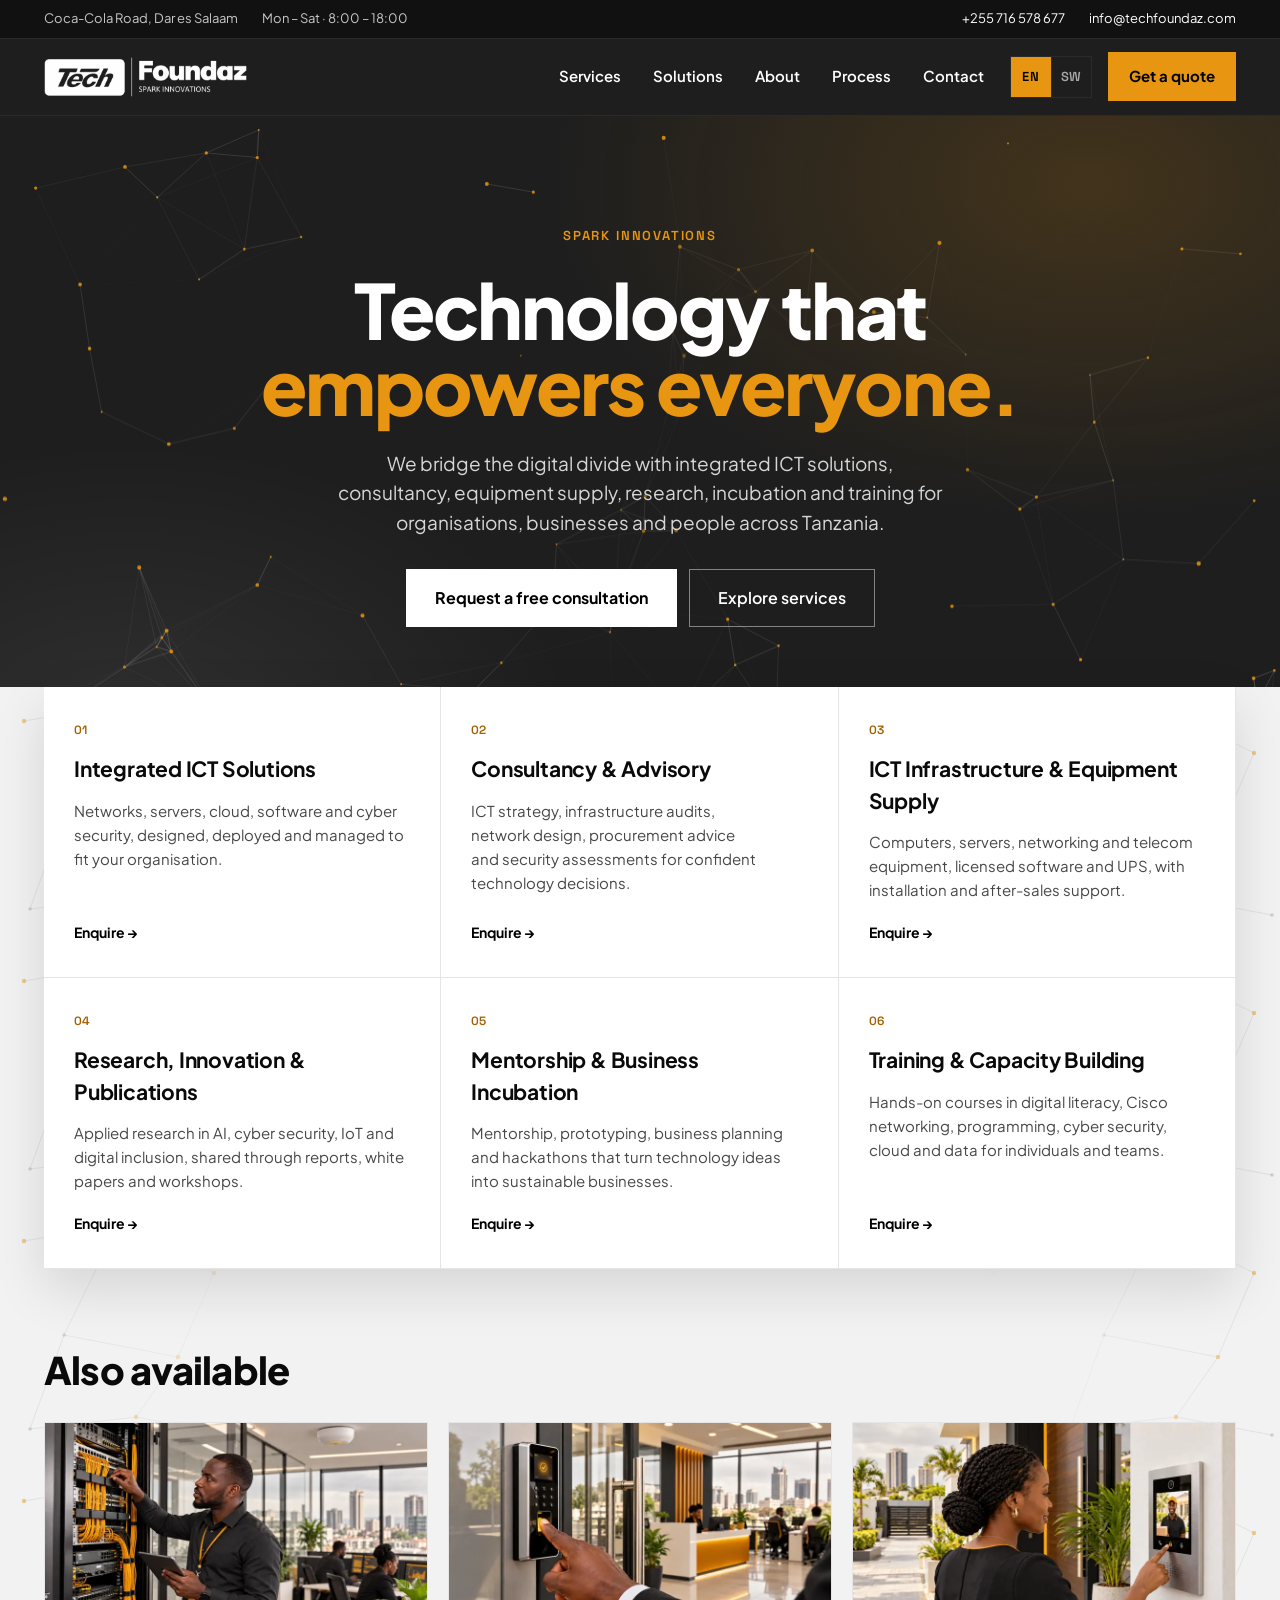
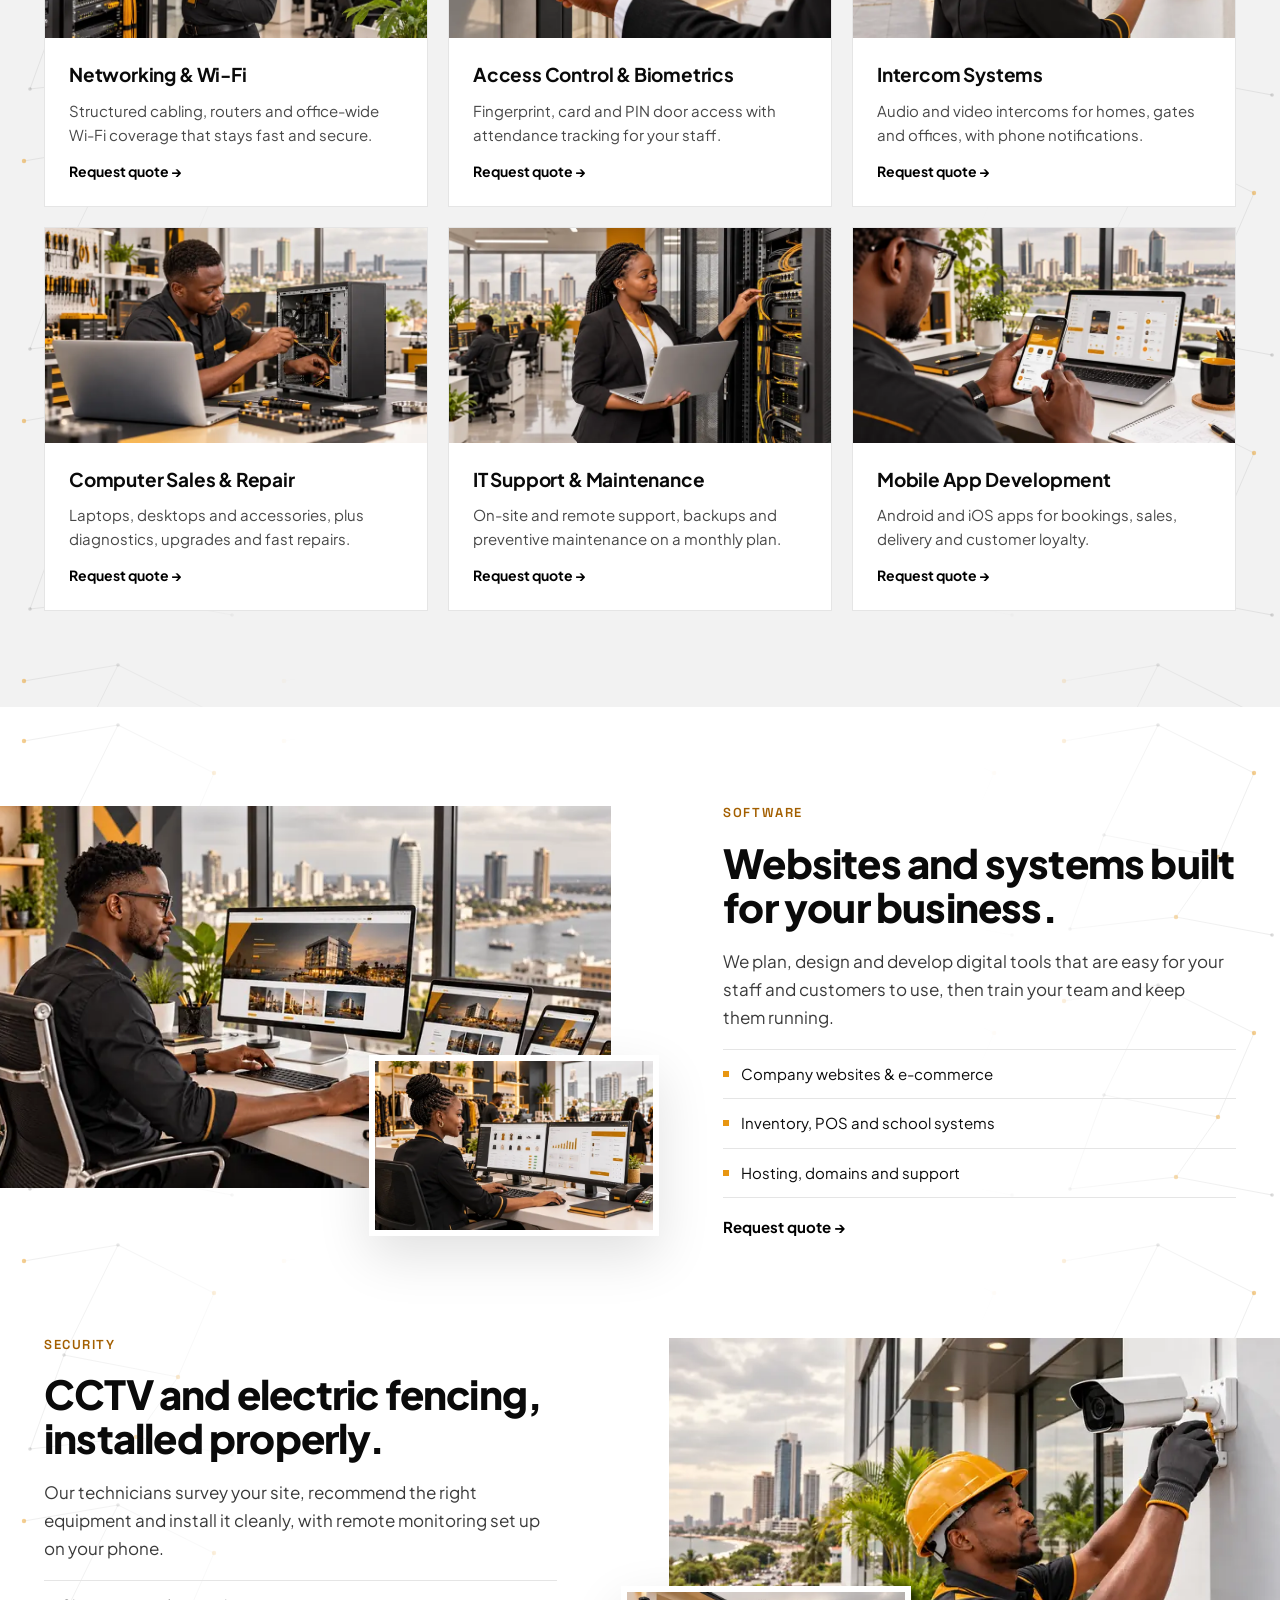
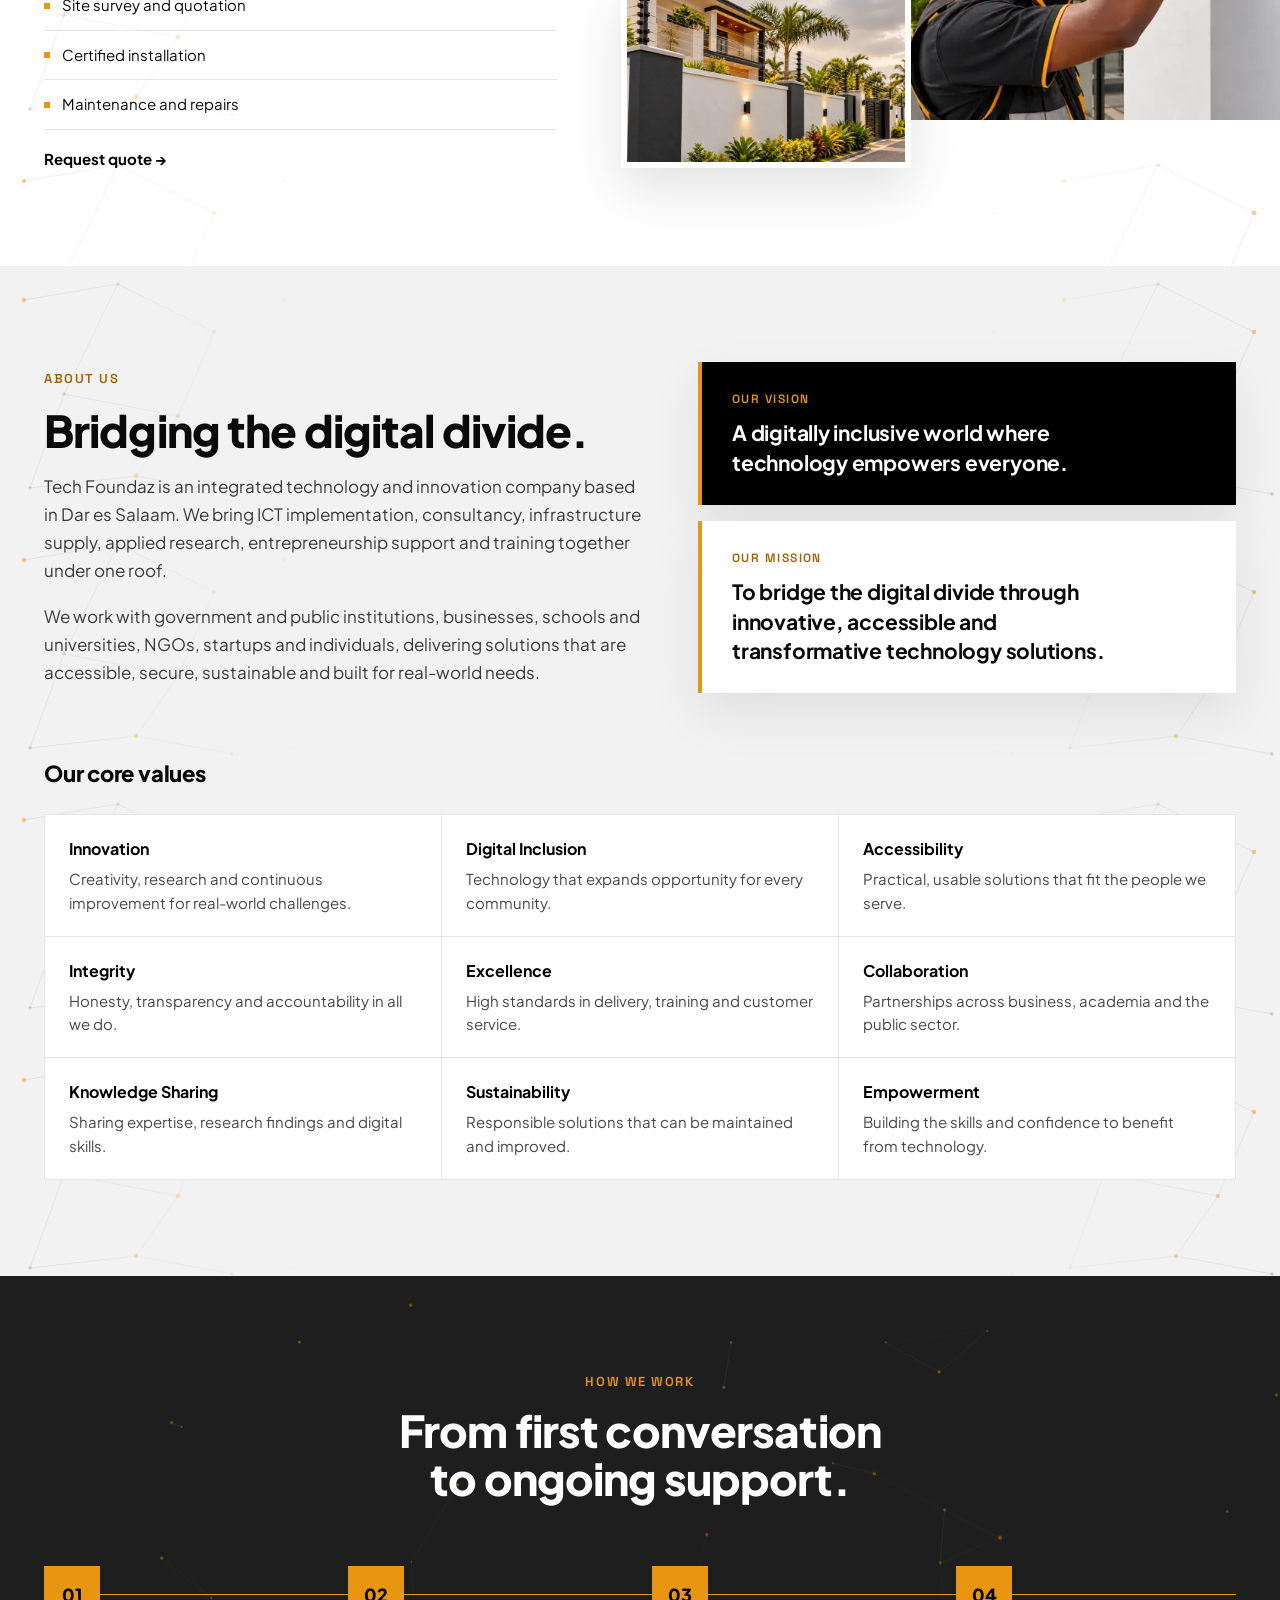
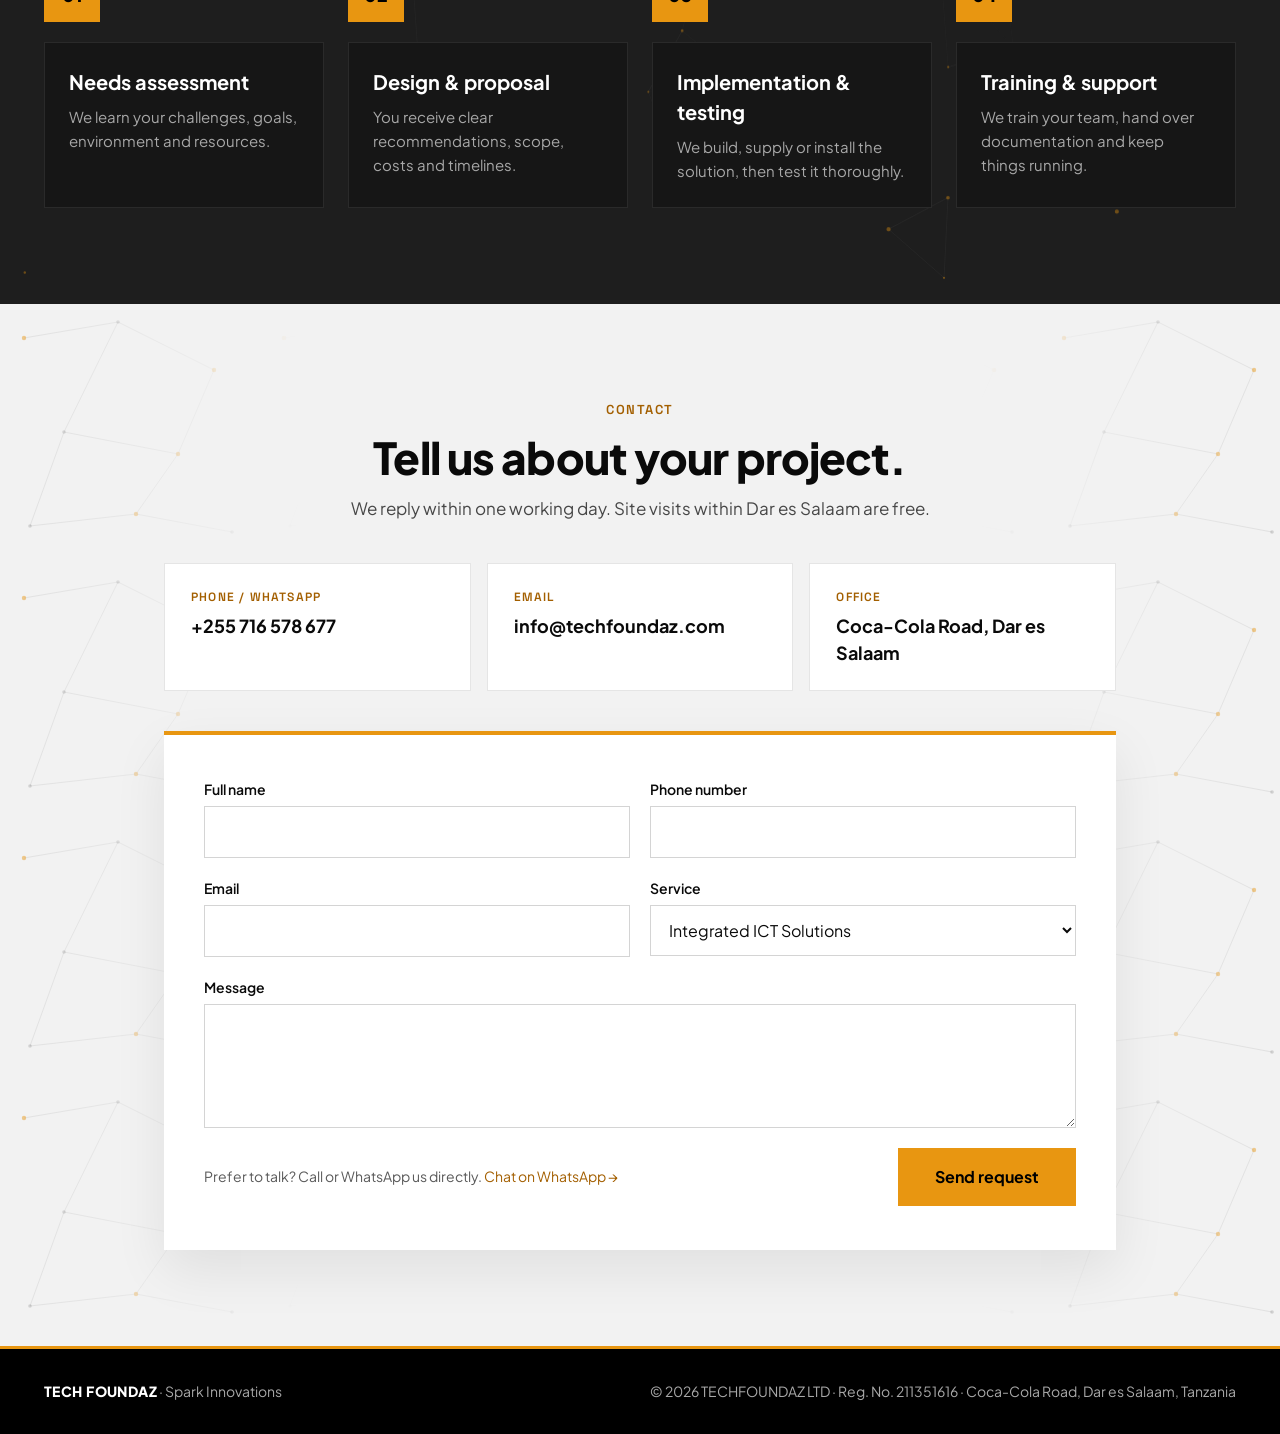
==== index.html @ e3ef6384 "Use amber and charcoal photos; hero intro starts "We bridge" - Replace all ten service photos with r" ====
<!DOCTYPE html>
<html lang="en">
<head>
  <meta charset="utf-8">
  <meta name="viewport" content="width=device-width, initial-scale=1">
  <title>Tech Foundaz | Integrated ICT Solutions, Consultancy &amp; Training in Tanzania</title>
  <meta name="description" content="Tech Foundaz bridges the digital divide with integrated ICT solutions, consultancy, equipment supply, research, business incubation and training, plus CCTV, networking and IT support in Dar es Salaam, Tanzania.">
  <meta name="theme-color" content="#000000">
  <link rel="canonical" href="https://www.techfoundaz.com/">

  <meta property="og:type" content="website">
  <meta property="og:site_name" content="Tech Foundaz">
  <meta property="og:url" content="https://www.techfoundaz.com/">
  <meta property="og:title" content="Tech Foundaz | Spark Innovations">
  <meta property="og:description" content="Bridging the digital divide through innovative, accessible and transformative technology solutions.">
  <meta property="og:image" content="https://www.techfoundaz.com/assets/images/website-development-1600.webp">

  <link rel="icon" href="assets/images/favicon.png" type="image/png">
  <link rel="apple-touch-icon" href="assets/images/apple-touch-icon.png">
  <link rel="preconnect" href="https://fonts.googleapis.com">
  <link rel="preconnect" href="https://fonts.gstatic.com" crossorigin>
  <!-- Fonts load without blocking the first paint -->
  <link rel="preload" as="style" href="https://fonts.googleapis.com/css2?family=Plus+Jakarta+Sans:wght@400;500;600;700;800&family=Space+Grotesk:wght@500;600&display=swap">
  <link rel="stylesheet" href="https://fonts.googleapis.com/css2?family=Plus+Jakarta+Sans:wght@400;500;600;700;800&family=Space+Grotesk:wght@500;600&display=swap" media="print" onload="this.media='all'">
  <noscript><link rel="stylesheet" href="https://fonts.googleapis.com/css2?family=Plus+Jakarta+Sans:wght@400;500;600;700;800&family=Space+Grotesk:wght@500;600&display=swap"></noscript>
  <link rel="stylesheet" href="assets/css/styles.css">
  <script>document.documentElement.classList.add('js');</script>
</head>
<body>
  <a class="skip-link" href="#main" data-i18n="skip">Skip to content</a>

  <!-- Top bar -->
  <div class="topbar">
    <div class="container topbar__inner">
      <div class="topbar__group topbar__group--info">
        <span>Coca-Cola Road, Dar es Salaam</span>
        <span data-i18n="topbar.hours">Mon – Sat · 8:00 – 18:00</span>
      </div>
      <div class="topbar__group">
        <a href="tel:+255716578677">+255 716 578 677</a>
        <a href="mailto:info@techfoundaz.com">info@techfoundaz.com</a>
      </div>
    </div>
  </div>

  <!-- Header -->
  <header class="header">
    <div class="container header__inner">
      <a href="#top" class="brand" aria-label="Tech Foundaz">
        <img class="brand__logo" src="assets/images/logo-horizontal-white.png" width="608" height="120" alt="">
      </a>

      <nav class="nav" aria-label="Main">
        <button class="nav__toggle" type="button" aria-expanded="false" aria-controls="nav-links">
          <span class="sr-only" data-i18n="nav.menu">Menu</span>
          <span class="nav__bars" aria-hidden="true"></span>
        </button>
        <div class="nav__links" id="nav-links">
          <a href="#services" data-i18n="nav.services">Services</a>
          <a href="#work" data-i18n="nav.solutions">Solutions</a>
          <a href="#about" data-i18n="nav.about">About</a>
          <a href="#process" data-i18n="nav.process">Process</a>
          <a href="#contact" data-i18n="nav.contact">Contact</a>
        </div>
        <div class="lang-switch" role="group" aria-label="Language / Lugha">
          <button type="button" data-lang="en" aria-pressed="true" lang="en" title="English">EN</button>
          <button type="button" data-lang="sw" aria-pressed="false" lang="sw" title="Kiswahili">SW</button>
        </div>
        <a href="#contact" class="btn btn--primary nav__cta" data-i18n="nav.cta">Get a quote</a>
      </nav>
    </div>
  </header>

  <main id="main">
    <!-- Hero -->
    <section id="top" class="hero">
      <canvas class="hero__canvas" aria-hidden="true"></canvas>
      <div class="container hero__inner">
        <span class="eyebrow eyebrow--light">Spark Innovations</span>
        <h1 class="hero__title"><span data-i18n="hero.title">Technology that</span> <span class="hero__title-accent" data-i18n="hero.title2">empowers everyone.</span></h1>
        <p class="hero__lead" data-i18n="hero.lead">We bridge the digital divide with integrated ICT solutions, consultancy, equipment supply, research, incubation and training for organisations, businesses and people across Tanzania.</p>
        <div class="hero__actions">
          <a href="#contact" class="btn btn--white" data-i18n="hero.primary">Request a free consultation</a>
          <a href="#services" class="btn btn--outline" data-i18n="hero.secondary">Explore services</a>
        </div>
      </div>
    </section>

    <!-- Core service areas -->
    <section id="services" class="services textured">
      <div class="container services__inner">
        <h2 class="sr-only" data-i18n="core.heading">Our core services</h2>
        <div class="service-grid" data-stagger>
          <article class="service-card">
            <span class="service-card__num">01</span>
            <h3 data-i18n="core.ict">Integrated ICT Solutions</h3>
            <p data-i18n="core.ict.desc">Networks, servers, cloud, software and cyber security, designed, deployed and managed to fit your organisation.</p>
            <a href="#contact" class="service-card__link" data-service="Integrated ICT Solutions" data-i18n="cta.enquire">Enquire →</a>
          </article>
          <article class="service-card">
            <span class="service-card__num">02</span>
            <h3 data-i18n="core.consult">Consultancy &amp; Advisory</h3>
            <p data-i18n="core.consult.desc">ICT strategy, infrastructure audits, network design, procurement advice and security assessments for confident technology decisions.</p>
            <a href="#contact" class="service-card__link" data-service="Consultancy &amp; Advisory" data-i18n="cta.enquire">Enquire →</a>
          </article>
          <article class="service-card">
            <span class="service-card__num">03</span>
            <h3 data-i18n="core.supply">ICT Infrastructure &amp; Equipment Supply</h3>
            <p data-i18n="core.supply.desc">Computers, servers, networking and telecom equipment, licensed software and UPS, with installation and after-sales support.</p>
            <a href="#contact" class="service-card__link" data-service="ICT Infrastructure &amp; Equipment Supply" data-i18n="cta.enquire">Enquire →</a>
          </article>
          <article class="service-card">
            <span class="service-card__num">04</span>
            <h3 data-i18n="core.research">Research, Innovation &amp; Publications</h3>
            <p data-i18n="core.research.desc">Applied research in AI, cyber security, IoT and digital inclusion, shared through reports, white papers and workshops.</p>
            <a href="#contact" class="service-card__link" data-service="Research, Innovation &amp; Publications" data-i18n="cta.enquire">Enquire →</a>
          </article>
          <article class="service-card">
            <span class="service-card__num">05</span>
            <h3 data-i18n="core.incubation">Mentorship &amp; Business Incubation</h3>
            <p data-i18n="core.incubation.desc">Mentorship, prototyping, business planning and hackathons that turn technology ideas into sustainable businesses.</p>
            <a href="#contact" class="service-card__link" data-service="Mentorship &amp; Business Incubation" data-i18n="cta.enquire">Enquire →</a>
          </article>
          <article class="service-card">
            <span class="service-card__num">06</span>
            <h3 data-i18n="core.training">Training &amp; Capacity Building</h3>
            <p data-i18n="core.training.desc">Hands-on courses in digital literacy, Cisco networking, programming, cyber security, cloud and data for individuals and teams.</p>
            <a href="#contact" class="service-card__link" data-service="Training &amp; Capacity Building" data-i18n="cta.enquire">Enquire →</a>
          </article>
        </div>

        <div class="extras">
          <h2 class="section-title" data-reveal data-i18n="extras.title">Also available</h2>
          <div class="extras__grid" data-stagger>
            <article class="extra-card">
              <img src="assets/images/networking-wifi-800.webp" srcset="assets/images/networking-wifi-800.webp 800w, assets/images/networking-wifi-1600.webp 1600w" sizes="(max-width: 700px) 100vw, 400px" width="800" height="450" loading="lazy" alt="Network engineer inspecting a server rack with neatly organised amber Ethernet cables">
              <div class="extra-card__body">
                <h3 data-i18n="svc.net">Networking &amp; Wi-Fi</h3>
                <p data-i18n="svc.net.desc">Structured cabling, routers and office-wide Wi-Fi coverage that stays fast and secure.</p>
                <a href="#contact" data-service="Networking &amp; Wi-Fi" data-i18n="cta.quote">Request quote →</a>
              </div>
            </article>
            <article class="extra-card">
              <img src="assets/images/access-control-biometrics-800.webp" srcset="assets/images/access-control-biometrics-800.webp 800w, assets/images/access-control-biometrics-1600.webp 1600w" sizes="(max-width: 700px) 100vw, 400px" width="800" height="450" loading="lazy" alt="Hand using a fingerprint reader beside an office glass door">
              <div class="extra-card__body">
                <h3 data-i18n="svc.access">Access Control &amp; Biometrics</h3>
                <p data-i18n="svc.access.desc">Fingerprint, card and PIN door access with attendance tracking for your staff.</p>
                <a href="#contact" data-service="Access Control &amp; Biometrics" data-i18n="cta.quote">Request quote →</a>
              </div>
            </article>
            <article class="extra-card">
              <img src="assets/images/intercom-systems-800.webp" srcset="assets/images/intercom-systems-800.webp 800w, assets/images/intercom-systems-1600.webp 1600w" sizes="(max-width: 700px) 100vw, 400px" width="800" height="450" loading="lazy" alt="Video intercom mounted beside a modern home entrance">
              <div class="extra-card__body">
                <h3 data-i18n="svc.intercom">Intercom Systems</h3>
                <p data-i18n="svc.intercom.desc">Audio and video intercoms for homes, gates and offices, with phone notifications.</p>
                <a href="#contact" data-service="Intercom Systems" data-i18n="cta.quote">Request quote →</a>
              </div>
            </article>
            <article class="extra-card">
              <img src="assets/images/computer-sales-repair-800.webp" srcset="assets/images/computer-sales-repair-800.webp 800w, assets/images/computer-sales-repair-1600.webp 1600w" sizes="(max-width: 700px) 100vw, 400px" width="800" height="450" loading="lazy" alt="Technician servicing an open desktop computer at a repair workbench">
              <div class="extra-card__body">
                <h3 data-i18n="svc.repair">Computer Sales &amp; Repair</h3>
                <p data-i18n="svc.repair.desc">Laptops, desktops and accessories, plus diagnostics, upgrades and fast repairs.</p>
                <a href="#contact" data-service="Computer Sales &amp; Repair" data-i18n="cta.quote">Request quote →</a>
              </div>
            </article>
            <article class="extra-card">
              <img src="assets/images/it-support-maintenance-800.webp" srcset="assets/images/it-support-maintenance-800.webp 800w, assets/images/it-support-maintenance-1600.webp 1600w" sizes="(max-width: 700px) 100vw, 400px" width="800" height="450" loading="lazy" alt="IT professional with a laptop inspecting a server cabinet">
              <div class="extra-card__body">
                <h3 data-i18n="svc.support">IT Support &amp; Maintenance</h3>
                <p data-i18n="svc.support.desc">On-site and remote support, backups and preventive maintenance on a monthly plan.</p>
                <a href="#contact" data-service="IT Support &amp; Maintenance" data-i18n="cta.quote">Request quote →</a>
              </div>
            </article>
            <article class="extra-card">
              <img src="assets/images/mobile-app-development-800.webp" srcset="assets/images/mobile-app-development-800.webp 800w, assets/images/mobile-app-development-1600.webp 1600w" sizes="(max-width: 700px) 100vw, 400px" width="800" height="450" loading="lazy" alt="Developer holding a smartphone showing a business app, with app designs on a laptop behind">
              <div class="extra-card__body">
                <h3 data-i18n="svc.mobile">Mobile App Development</h3>
                <p data-i18n="svc.mobile.desc">Android and iOS apps for bookings, sales, delivery and customer loyalty.</p>
                <a href="#contact" data-service="Mobile App Development" data-i18n="cta.quote">Request quote →</a>
              </div>
            </article>
          </div>
        </div>
      </div>
    </section>

    <!-- Featured solutions -->
    <section id="work" class="work textured">
      <div class="container work__inner">
        <div class="feature">
          <div class="feature__media">
            <img class="feature__img" src="assets/images/website-development-1600.webp" srcset="assets/images/website-development-800.webp 800w, assets/images/website-development-1600.webp 1600w" sizes="(max-width: 900px) 100vw, 600px" width="1600" height="900" loading="lazy" alt="Web designer working on a responsive website shown on a monitor, laptop, tablet and phone">
            <img class="feature__inset" src="assets/images/system-development-800.webp" width="800" height="450" loading="lazy" alt="Business owner using inventory and point-of-sale dashboards on dual monitors">
          </div>
          <div class="feature__content" data-reveal="right">
            <span class="eyebrow" data-i18n="feat.sw.kicker">Software</span>
            <h2 class="feature__title" data-i18n="feat.sw.title">Websites and systems built for your business.</h2>
            <p data-i18n="feat.sw.body">We plan, design and develop digital tools that are easy for your staff and customers to use, then train your team and keep them running.</p>
            <ul class="feature__list">
              <li data-i18n="feat.sw.i1">Company websites &amp; e-commerce</li>
              <li data-i18n="feat.sw.i2">Inventory, POS and school systems</li>
              <li data-i18n="feat.sw.i3">Hosting, domains and support</li>
            </ul>
            <a href="#contact" class="feature__link" data-service="Website Development" data-i18n="cta.quote">Request quote →</a>
          </div>
        </div>

        <div class="feature feature--reverse">
          <div class="feature__media">
            <img class="feature__img" src="assets/images/cctv-installation-1600.webp" srcset="assets/images/cctv-installation-800.webp 800w, assets/images/cctv-installation-1600.webp 1600w" sizes="(max-width: 900px) 100vw, 600px" width="1600" height="900" loading="lazy" alt="Technician in a hard hat installing a CCTV camera on a commercial building">
            <img class="feature__inset" src="assets/images/electric-fence-installation-800.webp" width="800" height="450" loading="lazy" alt="Electric security fence installed above a perimeter wall">
          </div>
          <div class="feature__content" data-reveal="left">
            <span class="eyebrow" data-i18n="feat.sec.kicker">Security</span>
            <h2 class="feature__title" data-i18n="feat.sec.title">CCTV and electric fencing, installed properly.</h2>
            <p data-i18n="feat.sec.body">Our technicians survey your site, recommend the right equipment and install it cleanly, with remote monitoring set up on your phone.</p>
            <ul class="feature__list">
              <li data-i18n="feat.sec.i1">Site survey and quotation</li>
              <li data-i18n="feat.sec.i2">Certified installation</li>
              <li data-i18n="feat.sec.i3">Maintenance and repairs</li>
            </ul>
            <a href="#contact" class="feature__link" data-service="CCTV Camera Installation" data-i18n="cta.quote">Request quote →</a>
          </div>
        </div>
      </div>
    </section>

    <!-- About -->
    <section id="about" class="about textured">
      <div class="container about__inner">
        <div class="about__top">
          <div class="about__intro" data-reveal>
            <span class="eyebrow" data-i18n="about.kicker">About us</span>
            <h2 class="section-title about__title" data-i18n="about.title">Bridging the digital divide.</h2>
            <p data-i18n="about.p1">Tech Foundaz is an integrated technology and innovation company based in Dar es Salaam. We bring ICT implementation, consultancy, infrastructure supply, applied research, entrepreneurship support and training together under one roof.</p>
            <p data-i18n="about.p2">We work with government and public institutions, businesses, schools and universities, NGOs, startups and individuals, delivering solutions that are accessible, secure, sustainable and built for real-world needs.</p>
          </div>
          <div class="about__statements" data-stagger>
            <div class="statement statement--vision">
              <span class="statement__label" data-i18n="about.vision.label">Our vision</span>
              <p data-i18n="about.vision">A digitally inclusive world where technology empowers everyone.</p>
            </div>
            <div class="statement">
              <span class="statement__label" data-i18n="about.mission.label">Our mission</span>
              <p data-i18n="about.mission">To bridge the digital divide through innovative, accessible and transformative technology solutions.</p>
            </div>
          </div>
        </div>

        <div class="values">
          <h3 class="values__title" data-reveal data-i18n="values.title">Our core values</h3>
          <ul class="values__grid" data-reveal>
            <li><strong data-i18n="v.innovation">Innovation</strong><span data-i18n="v.innovation.d">Creativity, research and continuous improvement for real-world challenges.</span></li>
            <li><strong data-i18n="v.inclusion">Digital Inclusion</strong><span data-i18n="v.inclusion.d">Technology that expands opportunity for every community.</span></li>
            <li><strong data-i18n="v.access">Accessibility</strong><span data-i18n="v.access.d">Practical, usable solutions that fit the people we serve.</span></li>
            <li><strong data-i18n="v.integrity">Integrity</strong><span data-i18n="v.integrity.d">Honesty, transparency and accountability in all we do.</span></li>
            <li><strong data-i18n="v.excellence">Excellence</strong><span data-i18n="v.excellence.d">High standards in delivery, training and customer service.</span></li>
            <li><strong data-i18n="v.collab">Collaboration</strong><span data-i18n="v.collab.d">Partnerships across business, academia and the public sector.</span></li>
            <li><strong data-i18n="v.knowledge">Knowledge Sharing</strong><span data-i18n="v.knowledge.d">Sharing expertise, research findings and digital skills.</span></li>
            <li><strong data-i18n="v.sustain">Sustainability</strong><span data-i18n="v.sustain.d">Responsible solutions that can be maintained and improved.</span></li>
            <li><strong data-i18n="v.empower">Empowerment</strong><span data-i18n="v.empower.d">Building the skills and confidence to benefit from technology.</span></li>
          </ul>
        </div>
      </div>
    </section>

    <!-- Process -->
    <section id="process" class="process">
      <canvas class="process__canvas" aria-hidden="true"></canvas>
      <div class="container process__inner">
        <div class="section-head" data-reveal>
          <span class="eyebrow eyebrow--dark" data-i18n="process.kicker">How we work</span>
          <h2 class="section-head__title" data-i18n="process.title">From first conversation to ongoing support.</h2>
        </div>
        <ol class="steps" data-stagger>
          <li class="step">
            <span class="step__num">01</span>
            <div class="step__card">
              <h3 data-i18n="step1.title">Needs assessment</h3>
              <p data-i18n="step1.desc">We learn your challenges, goals, environment and resources.</p>
            </div>
          </li>
          <li class="step">
            <span class="step__num">02</span>
            <div class="step__card">
              <h3 data-i18n="step2.title">Design &amp; proposal</h3>
              <p data-i18n="step2.desc">You receive clear recommendations, scope, costs and timelines.</p>
            </div>
          </li>
          <li class="step">
            <span class="step__num">03</span>
            <div class="step__card">
              <h3 data-i18n="step3.title">Implementation &amp; testing</h3>
              <p data-i18n="step3.desc">We build, supply or install the solution, then test it thoroughly.</p>
            </div>
          </li>
          <li class="step">
            <span class="step__num">04</span>
            <div class="step__card">
              <h3 data-i18n="step4.title">Training &amp; support</h3>
              <p data-i18n="step4.desc">We train your team, hand over documentation and keep things running.</p>
            </div>
          </li>
        </ol>
      </div>
    </section>

    <!-- Contact -->
    <section id="contact" class="contact textured">
      <div class="container container--narrow contact__inner">
        <div class="section-head" data-reveal>
          <span class="eyebrow" data-i18n="contact.kicker">Contact</span>
          <h2 class="section-head__title" data-i18n="contact.title">Tell us about your project.</h2>
          <p class="section-head__lead" data-i18n="contact.lead">We reply within one working day. Site visits within Dar es Salaam are free.</p>
        </div>

        <div class="contact-cards" data-stagger>
          <a href="tel:+255716578677" class="contact-card">
            <span class="contact-card__label" data-i18n="contact.phone">Phone / WhatsApp</span>
            <span class="contact-card__value">+255 716 578 677</span>
          </a>
          <a href="mailto:info@techfoundaz.com" class="contact-card">
            <span class="contact-card__label" data-i18n="contact.email">Email</span>
            <span class="contact-card__value">info@techfoundaz.com</span>
          </a>
          <div class="contact-card">
            <span class="contact-card__label" data-i18n="contact.office">Office</span>
            <span class="contact-card__value">Coca-Cola Road, Dar es Salaam</span>
          </div>
        </div>

        <div class="form-panel" data-reveal>
          <div class="form-success" id="form-success" hidden tabindex="-1">
            <h3 data-i18n="form.thanks">Thank you.</h3>
            <p><span data-i18n="form.successPre">Your request for</span> <strong id="success-service">Integrated ICT Solutions</strong> <span data-i18n="form.successPost">has been received. We will contact you shortly.</span></p>
            <button type="button" class="btn btn--ghost" id="form-reset" data-i18n="form.another">Send another</button>
          </div>

          <form class="quote-form" id="quote-form" novalidate>
            <input type="hidden" name="language" value="en">
            <label><span data-i18n="form.name">Full name</span>
              <input name="name" type="text" autocomplete="name" required>
            </label>
            <label><span data-i18n="form.phone">Phone number</span>
              <input name="phone" type="tel" autocomplete="tel" required>
            </label>
            <label><span data-i18n="form.email">Email</span>
              <input name="email" type="email" autocomplete="email">
            </label>
            <label><span data-i18n="form.service">Service</span>
              <select name="service" id="service-select">
                <option value="Integrated ICT Solutions" data-i18n="core.ict">Integrated ICT Solutions</option>
                <option value="Consultancy &amp; Advisory" data-i18n="core.consult">Consultancy &amp; Advisory</option>
                <option value="ICT Infrastructure &amp; Equipment Supply" data-i18n="core.supply">ICT Infrastructure &amp; Equipment Supply</option>
                <option value="Research, Innovation &amp; Publications" data-i18n="core.research">Research, Innovation &amp; Publications</option>
                <option value="Mentorship &amp; Business Incubation" data-i18n="core.incubation">Mentorship &amp; Business Incubation</option>
                <option value="Training &amp; Capacity Building" data-i18n="core.training">Training &amp; Capacity Building</option>
                <option value="Website Development" data-i18n="svc.web">Website Development</option>
                <option value="System Development" data-i18n="svc.sys">System Development</option>
                <option value="CCTV Camera Installation" data-i18n="svc.cctv">CCTV Camera Installation</option>
                <option value="Electric Fence Installation" data-i18n="svc.fence">Electric Fence Installation</option>
                <option value="Networking &amp; Wi-Fi" data-i18n="svc.net">Networking &amp; Wi-Fi</option>
                <option value="Access Control &amp; Biometrics" data-i18n="svc.access">Access Control &amp; Biometrics</option>
                <option value="Intercom Systems" data-i18n="svc.intercom">Intercom Systems</option>
                <option value="Computer Sales &amp; Repair" data-i18n="svc.repair">Computer Sales &amp; Repair</option>
                <option value="IT Support &amp; Maintenance" data-i18n="svc.support">IT Support &amp; Maintenance</option>
                <option value="Mobile App Development" data-i18n="svc.mobile">Mobile App Development</option>
              </select>
            </label>
            <label class="quote-form__full"><span data-i18n="form.message">Message</span>
              <textarea name="message" rows="4"></textarea>
            </label>
            <p class="form-error quote-form__full" id="form-error" role="alert" hidden></p>
            <div class="quote-form__footer quote-form__full">
              <span><span data-i18n="form.talk">Prefer to talk? Call or WhatsApp us directly.</span> <a href="https://wa.me/255716578677" target="_blank" rel="noopener" data-i18n="form.whatsapp">Chat on WhatsApp →</a></span>
              <button type="submit" class="btn btn--primary btn--lg" data-i18n="form.submit">Send request</button>
            </div>
          </form>
        </div>
      </div>
    </section>
  </main>

  <footer class="footer">
    <div class="container footer__inner">
      <span><strong>TECH FOUNDAZ</strong> · Spark Innovations</span>
      <span>© <span id="year">2026</span> TECHFOUNDAZ LTD · <span data-i18n="footer.reg">Reg. No.</span> 211351616 · Coca-Cola Road, Dar es Salaam, Tanzania</span>
    </div>
  </footer>

  <script src="assets/js/i18n.js" defer></script>
  <script src="assets/js/main.js" defer></script>
</body>
</html>
---- assets/css/styles.css ----
/* ==========================================================================
   Tech Foundaz — styles
   ========================================================================== */

:root {
  /* Brand: black, grey, orange (from the logo) and white */
  --black: #000;
  --orange: #E89611;
  --orange-hover: #F5A72E;
  --orange-deep: #A35F00;   /* orange for small text on light backgrounds (AA contrast) */
  --orange-glow: rgba(232, 150, 17, 0.18);

  --ink: #0A0A0A;
  --ink-2: #3A3A3A;
  --ink-3: #474747;
  --ink-4: #595959;
  --line: #E5E5E5;
  --line-2: #D4D4D4;
  --surface: #F2F2F2;
  --white: #fff;

  --dark-1: #111;
  --dark-2: #161616;
  --dark-3: #2A2A2A;
  --dark-text: #A8A8A8;
  --topbar-text: #C8C8C8;
  --hero-lead: #D6D6D6;
  --dark-grey: #1E1E1E;   /* header and hero */

  --font-body: 'Plus Jakarta Sans', Helvetica, Arial, sans-serif;
  --font-mono: 'Space Grotesk', Helvetica, Arial, sans-serif;

  --shadow-lg: 0 20px 50px rgba(0, 0, 0, 0.12);
  --shadow-md: 0 20px 50px rgba(0, 0, 0, 0.08);
  --header-h: 76px;

  /* Layout: content width, side padding, and the distance from the content
     edge to the screen edge (used by photos that run to the edge) */
  --container: 1240px;
  --pad: 24px;
  --bleed: calc((100vw - min(100vw, var(--container))) / 2 + var(--pad));

  /* Brand texture: small network constellations, like the hero's */
  --texture: url("data:image/svg+xml,%3Csvg xmlns='http://www.w3.org/2000/svg' width='260' height='260'%3E%3Cpath d='M24 34L118 18L214 66M118 18L64 128L178 150L214 66M64 128L30 222L136 210L178 150M136 210L232 228' fill='none' stroke='%23000' stroke-opacity='.07'/%3E%3Cg fill='%23E89611' fill-opacity='.5'%3E%3Ccircle cx='24' cy='34' r='2.2'/%3E%3Ccircle cx='214' cy='66' r='2.2'/%3E%3Ccircle cx='178' cy='150' r='2.2'/%3E%3Ccircle cx='136' cy='210' r='2.2'/%3E%3C/g%3E%3Cg fill='%23000' fill-opacity='.14'%3E%3Ccircle cx='118' cy='18' r='1.8'/%3E%3Ccircle cx='64' cy='128' r='1.8'/%3E%3Ccircle cx='30' cy='222' r='1.8'/%3E%3Ccircle cx='232' cy='228' r='1.8'/%3E%3C/g%3E%3C/svg%3E");
}

/* Large monitors: wider content and slightly larger type */
@media (min-width: 1600px) {
  :root { --container: 1440px; }
}

/* Base ------------------------------------------------------------------ */
*, *::before, *::after { box-sizing: border-box; }

html { scroll-behavior: smooth; scroll-padding-top: var(--header-h); }

body {
  margin: 0;
  background: var(--white);
  color: var(--ink);
  font-family: var(--font-body);
  -webkit-font-smoothing: antialiased;
  line-height: 1.5;
}

img { display: block; max-width: 100%; height: auto; }

a { color: var(--orange-deep); text-decoration: none; }
a:hover { color: var(--black); }

:focus-visible { outline: 3px solid var(--orange); outline-offset: 2px; }

h1, h2, h3 { margin: 0; }
p { margin: 0; }

.container { max-width: var(--container); margin: 0 auto; padding: 0 var(--pad); }
.container--narrow { max-width: 1000px; }

.sr-only {
  position: absolute; width: 1px; height: 1px; padding: 0; margin: -1px;
  overflow: hidden; clip: rect(0, 0, 0, 0); white-space: nowrap; border: 0;
}

.skip-link {
  position: absolute; left: 16px; top: -60px; z-index: 100;
  background: var(--orange); color: var(--black); padding: 10px 16px; font-weight: 700;
}
.skip-link:focus { top: 16px; color: var(--black); }

/* Shared ---------------------------------------------------------------- */
.eyebrow {
  font-family: var(--font-mono);
  font-weight: 600;
  font-size: 13px;
  letter-spacing: 0.12em;
  text-transform: uppercase;
  color: var(--orange-deep);
}
.eyebrow--light { color: var(--orange); letter-spacing: 0.14em; }
.eyebrow--dark { color: var(--orange); }

.section-title {
  font-size: clamp(28px, 3.4vw, 38px);
  font-weight: 800;
  letter-spacing: -0.02em;
}

.section-head {
  display: flex; flex-direction: column; align-items: center;
  text-align: center; gap: 14px;
}
.section-head__title {
  font-size: clamp(30px, 3.6vw, 44px);
  line-height: 1.08;
  font-weight: 800;
  letter-spacing: -0.02em;
  max-width: 640px;
  text-wrap: balance;
}
.section-head__lead { font-size: 17px; line-height: 1.6; color: var(--ink-3); }

.btn {
  display: inline-flex; align-items: center; justify-content: center;
  padding: 16px 28px;
  font: inherit; font-weight: 700; font-size: 16px;
  border: 1px solid transparent;
  cursor: pointer;
  transition: background-color .15s ease, border-color .15s ease, color .15s ease;
}
.btn--primary { background: var(--orange); color: var(--black); padding: 12px 20px; font-size: 15px; }
.btn--primary:hover { background: var(--orange-hover); color: var(--black); }
.btn--lg { padding: 16px 36px; font-size: 16px; }
.btn--white { background: var(--white); color: var(--black); }
.btn--white:hover { background: var(--orange); color: var(--black); }
.btn--outline { border-color: rgba(255, 255, 255, 0.45); color: var(--white); font-weight: 600; }
.btn--outline:hover { border-color: var(--orange); color: var(--orange); }
.btn--ghost { background: none; border-color: var(--line-2); color: var(--ink); padding: 10px 16px; font-weight: 500; font-size: 15px; }
.btn--ghost:hover { border-color: var(--black); color: var(--black); }

/* Top bar --------------------------------------------------------------- */
.topbar { background: var(--dark-1); color: var(--topbar-text); font-size: 13px; border-bottom: 1px solid var(--dark-3); }
.topbar__inner {
  padding-top: 9px; padding-bottom: 9px;
  display: flex; justify-content: space-between; gap: 8px 16px; flex-wrap: wrap;
}
.topbar__group { display: flex; gap: 8px 24px; flex-wrap: wrap; }
.topbar a { color: var(--white); }
/* On phones the address and hours are in the contact section; keep the bar to one line */
@media (max-width: 600px) {
  .topbar__group--info { display: none; }
  .topbar__inner { justify-content: center; }
}
.topbar a:hover { color: var(--orange); }

/* Header ---------------------------------------------------------------- */
.header {
  background: var(--dark-grey);
  position: sticky; top: 0; z-index: 50;
  border-bottom: 1px solid var(--dark-3);
}
.header__inner {
  height: var(--header-h);
  display: flex; align-items: center; justify-content: space-between; gap: 24px;
}

.brand { display: flex; align-items: center; flex: none; }
.brand__logo { height: 40px; width: auto; }

.nav { display: flex; align-items: center; gap: 4px; font-size: 15px; font-weight: 600; }
.nav__links { display: flex; gap: 4px; }
.nav__links a { color: var(--white); padding: 10px 14px; border-radius: 4px; }
.nav__links a:hover { background: var(--dark-3); color: var(--orange); }
.nav__cta { margin-left: 12px; }

.lang-switch {
  display: flex;
  margin-left: 8px;
  border: 1px solid var(--dark-3);
}
.lang-switch button {
  font: inherit; font-family: var(--font-mono); font-size: 13px; font-weight: 600; letter-spacing: 0.06em;
  min-width: 40px; height: 40px; padding: 0 8px;
  background: var(--dark-grey); color: var(--dark-text);
  border: 0; cursor: pointer;
  transition: background-color .15s ease, color .15s ease;
}
.lang-switch button + button { border-left: 1px solid var(--dark-3); }
.lang-switch button:hover { color: var(--white); background: var(--dark-3); }
.lang-switch button[aria-pressed="true"] { background: var(--orange); color: var(--black); }

.nav__toggle {
  display: none;
  width: 44px; height: 44px;
  background: none; border: 1px solid var(--dark-3);
  cursor: pointer; position: relative;
}
.nav__bars,
.nav__bars::before,
.nav__bars::after {
  position: absolute; left: 11px; width: 20px; height: 2px;
  background: var(--white); content: '';
  transition: transform .2s ease, opacity .2s ease;
}
.nav__bars { top: 20px; }
.nav__bars::before { left: 0; top: -6px; }
.nav__bars::after { left: 0; top: 6px; }
.nav__toggle[aria-expanded="true"] .nav__bars { background: transparent; }
.nav__toggle[aria-expanded="true"] .nav__bars::before { transform: translateY(6px) rotate(45deg); }
.nav__toggle[aria-expanded="true"] .nav__bars::after { transform: translateY(-6px) rotate(-45deg); }

@media (max-width: 1080px) {
  .nav__toggle { display: block; order: 3; margin-left: 8px; }
  .nav__cta { order: 2; }
  .lang-switch { order: 1; margin-left: 0; margin-right: 8px; }
  .nav__links {
    display: none;
    position: absolute; left: 0; right: 0; top: 100%;
    flex-direction: column; gap: 0;
    background: var(--dark-grey);
    border-bottom: 1px solid var(--dark-3);
    box-shadow: 0 16px 30px rgba(0, 0, 0, 0.25);
    padding: 8px 16px 16px;
  }
  .nav__links.is-open { display: flex; }
  .nav__links a { padding: 14px 8px; border-bottom: 1px solid var(--dark-3); border-radius: 0; }
  .nav__links a:last-child { border-bottom: 0; }
}

.nav__cta { white-space: nowrap; }

@media (max-width: 480px) {
  :root { --pad: 16px; }
  .header__inner { gap: 12px; }
  .brand__logo { height: 30px; }
  /* The hero buttons and menu cover "Get a quote" on phones */
  .nav__cta { display: none; }
  .lang-switch { margin-right: 0; }
  .lang-switch button { min-width: 36px; height: 36px; font-size: 12px; }
  .nav__toggle { width: 40px; height: 40px; }
  .nav__bars { left: 9px; top: 18px; }
}

/* Hero ------------------------------------------------------------------ */
.hero {
  position: relative;
  isolation: isolate;
  overflow: hidden;
  background-color: var(--dark-grey);
  background-image:
    radial-gradient(ellipse 60% 70% at 85% 10%, var(--orange-glow), transparent 70%),
    radial-gradient(ellipse 50% 60% at 10% 90%, rgba(255, 255, 255, 0.08), transparent 70%);
  color: var(--white);
}
/* Animated network background; faded in the centre to keep the headline legible */
.hero__canvas {
  position: absolute; inset: 0; z-index: 0;
  width: 100%; height: 100%;
  pointer-events: none;
  -webkit-mask-image: radial-gradient(ellipse 45% 40% at 50% 42%, rgba(0, 0, 0, 0.35), #000 80%);
          mask-image: radial-gradient(ellipse 45% 40% at 50% 42%, rgba(0, 0, 0, 0.35), #000 80%);
}
.hero__inner {
  position: relative; z-index: 1;
  padding-top: 110px; padding-bottom: 170px;
  display: flex; flex-direction: column; align-items: center; text-align: center; gap: 26px;
}
.hero__title {
  font-size: clamp(40px, 6vw, 76px);
  line-height: 1;
  font-weight: 800;
  letter-spacing: -0.025em;
  max-width: 960px;
  text-wrap: balance;
}
.hero__title-accent { display: block; color: var(--orange); }
.hero__lead {
  font-size: 19px; line-height: 1.55; color: var(--hero-lead);
  max-width: 620px; text-wrap: pretty;
}
.hero__actions { display: flex; gap: 12px; flex-wrap: wrap; justify-content: center; padding-top: 6px; }

@media (max-width: 600px) {
  .hero__inner { padding-top: 72px; padding-bottom: 150px; }
  .hero__lead { font-size: 17px; }
  .hero__actions .btn { width: 100%; }
}

/* Services -------------------------------------------------------------- */
.services { background: var(--surface); padding-bottom: 96px; }
.services__inner {
  margin-top: -110px; position: relative; z-index: 1;
  display: flex; flex-direction: column; gap: 72px;
}

.service-grid {
  background: var(--white);
  display: grid;
  grid-template-columns: repeat(auto-fit, minmax(min(100%, 320px), 1fr));
  box-shadow: var(--shadow-lg);
}
.service-card {
  padding: 34px 30px;
  display: flex; flex-direction: column; gap: 14px;
  border-right: 1px solid var(--line);
  border-bottom: 1px solid var(--line);
  transition: background-color .15s ease;
}
.service-card:hover { background: #FAFAFA; }
.service-card__num { font-family: var(--font-mono); font-weight: 600; font-size: 12px; color: var(--orange-deep); }
.service-card h3 { font-size: 21px; font-weight: 700; letter-spacing: -0.01em; }
.service-card p { font-size: 15px; line-height: 1.6; color: var(--ink-3); text-wrap: pretty; }
.service-card__link { margin-top: auto; padding-top: 6px; font-size: 14px; font-weight: 700; color: var(--black); }
.service-card__link:hover { color: var(--orange-deep); }

.extras { display: flex; flex-direction: column; gap: 24px; }
.extras__grid {
  display: grid;
  grid-template-columns: repeat(auto-fill, minmax(min(100%, 340px), 1fr));
  gap: 20px;
}
.extra-card {
  background: var(--white);
  border: 1px solid var(--line);
  display: flex; flex-direction: column;
  transition: border-color .15s ease, box-shadow .15s ease;
}
.extra-card { overflow: hidden; }
.extra-card:hover { border-color: var(--orange); box-shadow: var(--shadow-md); }
.extra-card img {
  width: 100%; aspect-ratio: 16 / 9; object-fit: cover; background: var(--line);
  transition: transform .6s cubic-bezier(.2, .7, .2, 1);
}
.extra-card:hover img { transform: scale(1.04); }
.extra-card__body { padding: 22px 24px 24px; display: flex; flex-direction: column; gap: 10px; flex: 1; }
.extra-card h3 { font-size: 19px; font-weight: 700; letter-spacing: -0.01em; }
.extra-card p { font-size: 15px; line-height: 1.6; color: var(--ink-3); }
.extra-card a { margin-top: auto; padding-top: 4px; font-size: 14px; font-weight: 700; color: var(--black); }
.extra-card a:hover { color: var(--orange-deep); }

/* Featured solutions ---------------------------------------------------- */
/* overflow-x: clip hides the few pixels the edge photos run under a desktop scrollbar */
.work { background: var(--white); overflow-x: clip; }
.work__inner { padding-top: 96px; padding-bottom: 96px; display: flex; flex-direction: column; gap: 96px; }

.feature {
  display: grid;
  grid-template-columns: minmax(0, 1.2fr) minmax(0, 1fr);
  gap: 64px; align-items: center;
}
.feature--reverse { grid-template-columns: minmax(0, 1fr) minmax(0, 1.2fr); }
.feature--reverse .feature__media { order: 2; }

/* The photo runs from the text column out to the edge of the screen */
.feature__media {
  position: relative; padding-bottom: 48px; padding-right: 48px;
  margin-left: calc(-1 * var(--bleed));
}
.feature--reverse .feature__media {
  padding-right: 0; padding-left: 48px;
  margin-left: 0; margin-right: calc(-1 * var(--bleed));
}
.feature__img { width: 100%; aspect-ratio: 16 / 10; max-height: 640px; object-fit: cover; background: var(--line); }
.feature__inset {
  position: absolute; right: 0; bottom: 0;
  width: 44%; aspect-ratio: 16 / 10; object-fit: cover;
  border: 6px solid var(--white);
  box-shadow: var(--shadow-lg);
  background: var(--line);
}
.feature--reverse .feature__inset { right: auto; left: 0; }

.feature__content { display: flex; flex-direction: column; gap: 18px; }
.feature__title {
  font-size: clamp(28px, 3.4vw, 40px);
  line-height: 1.1; font-weight: 800; letter-spacing: -0.02em;
}
.feature__content p { font-size: 17px; line-height: 1.65; color: var(--ink-2); text-wrap: pretty; }
.feature__list { list-style: none; margin: 0; padding: 0; border-top: 1px solid var(--line); }
.feature__list li {
  padding: 13px 0; border-bottom: 1px solid var(--line);
  font-size: 15px; display: flex; gap: 12px; align-items: center;
}
.feature__list li::before { content: ''; width: 6px; height: 6px; background: var(--orange); flex: none; }
.feature__link { align-self: flex-start; font-size: 15px; font-weight: 700; color: var(--black); }
.feature__link:hover { color: var(--orange-deep); }

/* Stacked: photo on top, full screen width, inset tucked in from the right edge */
@media (max-width: 904px) {
  .feature, .feature--reverse { grid-template-columns: minmax(0, 1fr); gap: 40px; }
  .feature--reverse .feature__media { order: 0; }
  .feature__media,
  .feature--reverse .feature__media { margin: 0 calc(-1 * var(--bleed)); padding: 0 0 48px; }
  .feature__inset,
  .feature--reverse .feature__inset { left: auto; right: var(--pad); }
}

@media (max-width: 600px) {
  .work__inner { padding-top: 72px; padding-bottom: 72px; gap: 72px; }
  .feature, .feature--reverse { gap: 32px; }
  .feature__media,
  .feature--reverse .feature__media { padding-bottom: 32px; }
  .feature__inset { border-width: 4px; }
}

/* About ----------------------------------------------------------------- */
.about { background: var(--surface); }
.about__inner { padding-top: 96px; padding-bottom: 96px; display: flex; flex-direction: column; gap: 64px; }

.about__top { display: flex; flex-wrap: wrap; gap: 48px 56px; align-items: center; }
.about__intro { flex: 1 1 440px; display: flex; flex-direction: column; gap: 18px; }
.about__title { font-size: clamp(30px, 3.6vw, 44px); line-height: 1.08; }
.about__intro p { font-size: 17px; line-height: 1.65; color: var(--ink-2); text-wrap: pretty; }

.about__statements { flex: 1 1 380px; display: flex; flex-direction: column; gap: 16px; }
.statement {
  background: var(--white);
  border-left: 4px solid var(--orange);
  padding: 28px 30px;
  display: flex; flex-direction: column; gap: 10px;
  box-shadow: var(--shadow-md);
}
.statement--vision { background: var(--black); color: var(--white); }
.statement__label {
  font-family: var(--font-mono); font-weight: 600; font-size: 12px;
  letter-spacing: 0.12em; text-transform: uppercase; color: var(--orange-deep);
}
.statement--vision .statement__label { color: var(--orange); }
.statement p { font-size: 21px; line-height: 1.4; font-weight: 700; letter-spacing: -0.01em; text-wrap: balance; }

.values { display: flex; flex-direction: column; gap: 24px; }
.values__title { font-size: 22px; font-weight: 800; letter-spacing: -0.01em; }
.values__grid {
  list-style: none; margin: 0; padding: 0;
  display: grid;
  grid-template-columns: repeat(auto-fill, minmax(min(100%, 300px), 1fr));
  background: var(--white);
  border-top: 1px solid var(--line);
  border-left: 1px solid var(--line);
}
.values__grid li {
  background: var(--white);
  border-right: 1px solid var(--line);
  border-bottom: 1px solid var(--line);
  padding: 22px 24px;
  display: flex; flex-direction: column; gap: 6px;
}
.values__grid strong { font-size: 16px; font-weight: 700; color: var(--black); }
.values__grid span { font-size: 15px; line-height: 1.55; color: var(--ink-3); }

@media (max-width: 600px) {
  .about__inner { padding-top: 72px; padding-bottom: 72px; gap: 48px; }
  .statement { padding: 24px 22px; }
  .statement p { font-size: 18px; }
}

/* Process --------------------------------------------------------------- */
.process {
  position: relative;
  isolation: isolate;
  overflow: hidden;
  background: var(--dark-grey);
  color: var(--white);
}
/* Quieter version of the hero network */
.process__canvas {
  position: absolute; inset: 0; z-index: 0;
  width: 100%; height: 100%;
  pointer-events: none;
}
.process__inner { position: relative; z-index: 1; padding-top: 96px; padding-bottom: 96px; display: flex; flex-direction: column; gap: 64px; }
.process .section-head { gap: 16px; }

.steps {
  list-style: none; margin: 0; padding: 0;
  position: relative;
  display: grid;
  grid-template-columns: repeat(auto-fit, minmax(min(100%, 230px), 1fr));
  gap: 24px;
}
.steps::before {
  content: ''; position: absolute; left: 0; right: 0; top: 28px; height: 1px;
  background: var(--orange);
}
.step { position: relative; display: flex; flex-direction: column; gap: 20px; }
.step__num {
  width: 56px; height: 56px;
  background: var(--orange); border: 1px solid var(--orange); color: var(--black);
  display: flex; align-items: center; justify-content: center;
  font-size: 18px; font-weight: 800;
}
.step__card {
  background: var(--dark-2); border: 1px solid var(--dark-3);
  padding: 24px; flex: 1;
  display: flex; flex-direction: column; gap: 8px;
  transition: border-color .15s ease;
}
.step__card:hover { border-color: var(--orange); }
.step__card h3 { font-size: 20px; font-weight: 700; }
.step__card p { font-size: 15px; line-height: 1.6; color: var(--dark-text); }

/* When steps stack on narrow screens, swap the horizontal line for a vertical one */
@media (max-width: 540px) {
  .steps::before { left: 28px; right: auto; top: 0; bottom: 0; width: 1px; height: auto; }
}

/* Contact --------------------------------------------------------------- */
.contact { background: var(--surface); }
.contact__inner { padding-top: 96px; padding-bottom: 96px; display: flex; flex-direction: column; gap: 40px; }

.contact-cards {
  display: grid;
  grid-template-columns: repeat(auto-fit, minmax(min(100%, 240px), 1fr));
  gap: 16px;
}
.contact-card {
  background: var(--white); border: 1px solid var(--line);
  padding: 24px 26px;
  display: flex; flex-direction: column; gap: 6px;
  color: var(--ink);
  transition: border-color .15s ease;
}
a.contact-card:hover { border-color: var(--orange); color: var(--ink); }
.contact-card__label {
  font-family: var(--font-mono); font-weight: 600; font-size: 12px;
  color: var(--orange-deep); text-transform: uppercase; letter-spacing: 0.1em;
}
.contact-card__value { font-size: 18px; font-weight: 700; overflow-wrap: anywhere; }

.form-panel {
  background: var(--white);
  border-top: 4px solid var(--orange);
  padding: 44px 40px;
  box-shadow: var(--shadow-md);
}
@media (max-width: 600px) { .form-panel { padding: 32px 20px; } }

.quote-form {
  display: grid;
  grid-template-columns: repeat(auto-fit, minmax(min(100%, 280px), 1fr));
  gap: 20px;
}
.quote-form label { display: flex; flex-direction: column; gap: 6px; font-size: 14px; font-weight: 600; }
.quote-form input,
.quote-form select,
.quote-form textarea {
  font: inherit; font-weight: 400; font-size: 16px;
  padding: 13px 14px;
  border: 1px solid var(--line-2);
  border-radius: 0;
  background: var(--white); color: var(--ink);
  width: 100%;
}
.quote-form textarea { resize: vertical; }
.quote-form input:focus,
.quote-form select:focus,
.quote-form textarea:focus { outline: 2px solid var(--orange); outline-offset: -1px; border-color: var(--orange); }
.quote-form [aria-invalid="true"] { border-color: #C62828; }
.quote-form__full { grid-column: 1 / -1; }
.quote-form__footer {
  display: flex; justify-content: space-between; align-items: center; gap: 16px; flex-wrap: wrap;
}
.quote-form__footer span { font-size: 14px; color: var(--ink-4); }
.quote-form button[disabled] { opacity: .6; cursor: progress; }

.form-error { color: #C62828; font-size: 14px; font-weight: 600; }

.form-success {
  display: flex; flex-direction: column; align-items: center; text-align: center;
  gap: 12px; padding: 24px 0;
}
.form-success[hidden] { display: none; }
.form-success:focus { outline: none; }
.form-success h3 { font-size: 26px; font-weight: 800; }
.form-success p { font-size: 16px; color: var(--ink-3); line-height: 1.6; }
.form-success .btn { margin-top: 8px; }

/* Footer ---------------------------------------------------------------- */
.footer { background: var(--black); color: var(--dark-text); border-top: 3px solid var(--orange); }
.footer__inner {
  padding-top: 32px; padding-bottom: 32px;
  display: flex; justify-content: space-between; gap: 16px; flex-wrap: wrap; font-size: 14px;
}
.footer strong { color: var(--white); font-weight: 800; letter-spacing: 0.03em; }

/* Brand texture --------------------------------------------------------- */
/* Faint network pattern on the light sections, shown only in the side margins
   so it never sits behind text */
.textured { position: relative; isolation: isolate; }
.textured::before {
  content: ''; position: absolute; inset: 0; z-index: -1;
  pointer-events: none;
  background-image: var(--texture);
  background-size: 260px 260px;
  -webkit-mask-image: linear-gradient(90deg, #000, transparent 24%, transparent 76%, #000);
          mask-image: linear-gradient(90deg, #000, transparent 24%, transparent 76%, #000);
}
@media (max-width: 900px) { .textured::before { display: none; } }

/* Large monitors -------------------------------------------------------- */
@media (min-width: 1600px) {
  .container--narrow { max-width: 1120px; }
  /* keep 6 services and 9 values in full rows of 3 at this width */
  .service-grid, .values__grid { grid-template-columns: repeat(3, minmax(0, 1fr)); }
  .hero__title { font-size: 88px; max-width: 1100px; }
  .hero__lead { font-size: 21px; max-width: 700px; }
  .section-head__title, .about__title { font-size: 50px; max-width: 760px; }
  .section-title { font-size: 42px; }
  .feature__title { font-size: 46px; }
  .feature__content p, .about__intro p, .section-head__lead { font-size: 18px; }
  .feature__list li { font-size: 16px; }
  .service-card { padding: 40px 36px; }
  .service-card h3 { font-size: 23px; }
  .service-card p, .extra-card p, .values__grid span, .step__card p { font-size: 16px; }
  .extra-card h3 { font-size: 21px; }
  .step__card h3 { font-size: 22px; }
  .statement p { font-size: 23px; }
}

/* Motion ---------------------------------------------------------------- */
/* Only applied when JS is running (.js on <html>), so content is never hidden without it. */
@media (prefers-reduced-motion: no-preference) {
  /* Hero intro on page load */
  .js .hero__inner > * { animation: hero-in .9s cubic-bezier(.2, .7, .2, 1) both; }
  .js .hero__inner > :nth-child(2) { animation-delay: .1s; }
  .js .hero__inner > :nth-child(3) { animation-delay: .2s; }
  .js .hero__inner > :nth-child(4) { animation-delay: .3s; }
  @keyframes hero-in { from { opacity: 0; transform: translateY(24px); } }

  /* Scroll reveal */
  .js [data-reveal],
  .js [data-stagger] > * {
    opacity: 0;
    transform: translateY(32px);
    transition:
      opacity .8s cubic-bezier(.2, .7, .2, 1),
      transform .8s cubic-bezier(.2, .7, .2, 1),
      border-color .15s ease, box-shadow .15s ease, background-color .15s ease;
  }
  .js [data-reveal="left"] { transform: translateX(-48px); }
  .js [data-reveal="right"] { transform: translateX(48px); }
  .js [data-reveal].is-visible,
  .js [data-stagger] > .is-visible { opacity: 1; transform: none; }

  /* Process timeline line draws across */
  .js .steps::before { transform: scaleX(0); transform-origin: left; transition: transform 1.4s cubic-bezier(.65, 0, .35, 1) .15s; }
  .js .steps.is-visible::before { transform: none; }
}

@media (prefers-reduced-motion: no-preference) and (max-width: 540px) {
  .js .steps::before { transform: scaleY(0); transform-origin: top; }
}

@media (prefers-reduced-motion: reduce) {
  html { scroll-behavior: auto; }
  *, *::before, *::after { transition: none !important; }
}
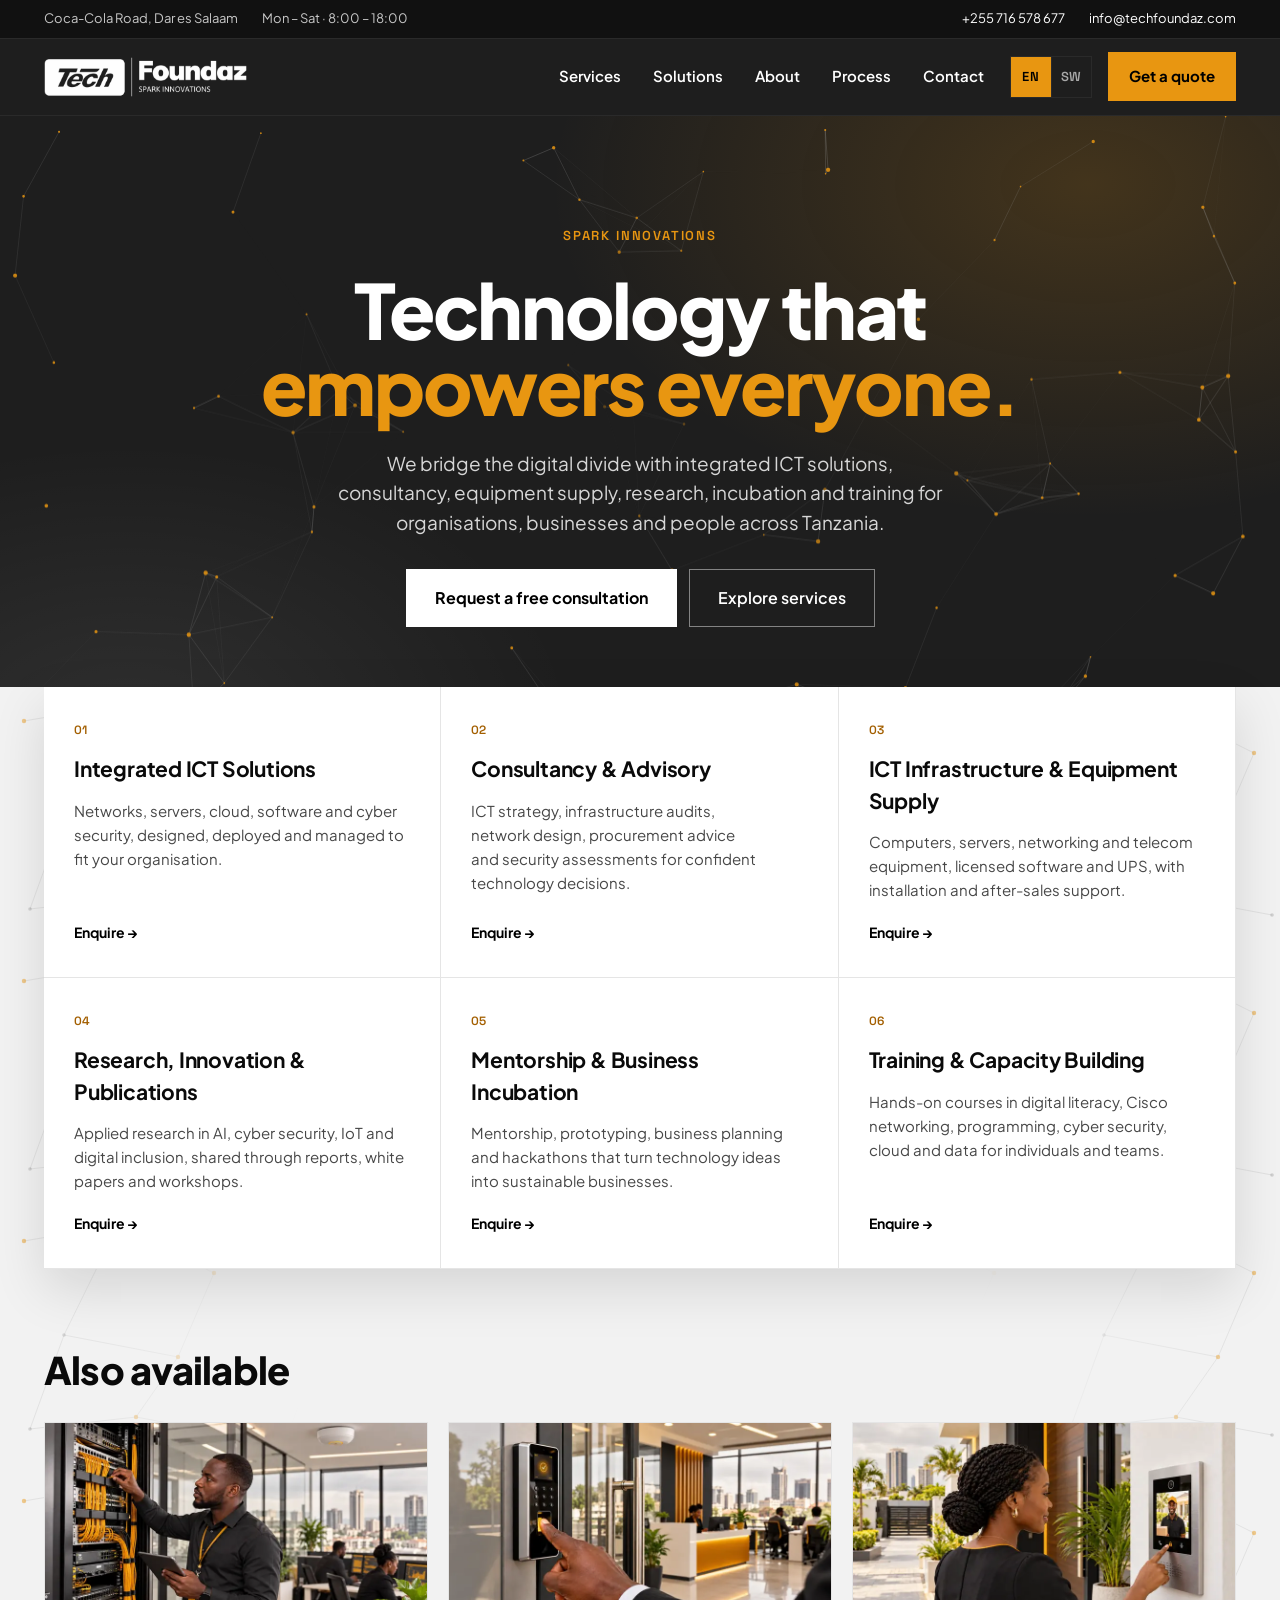
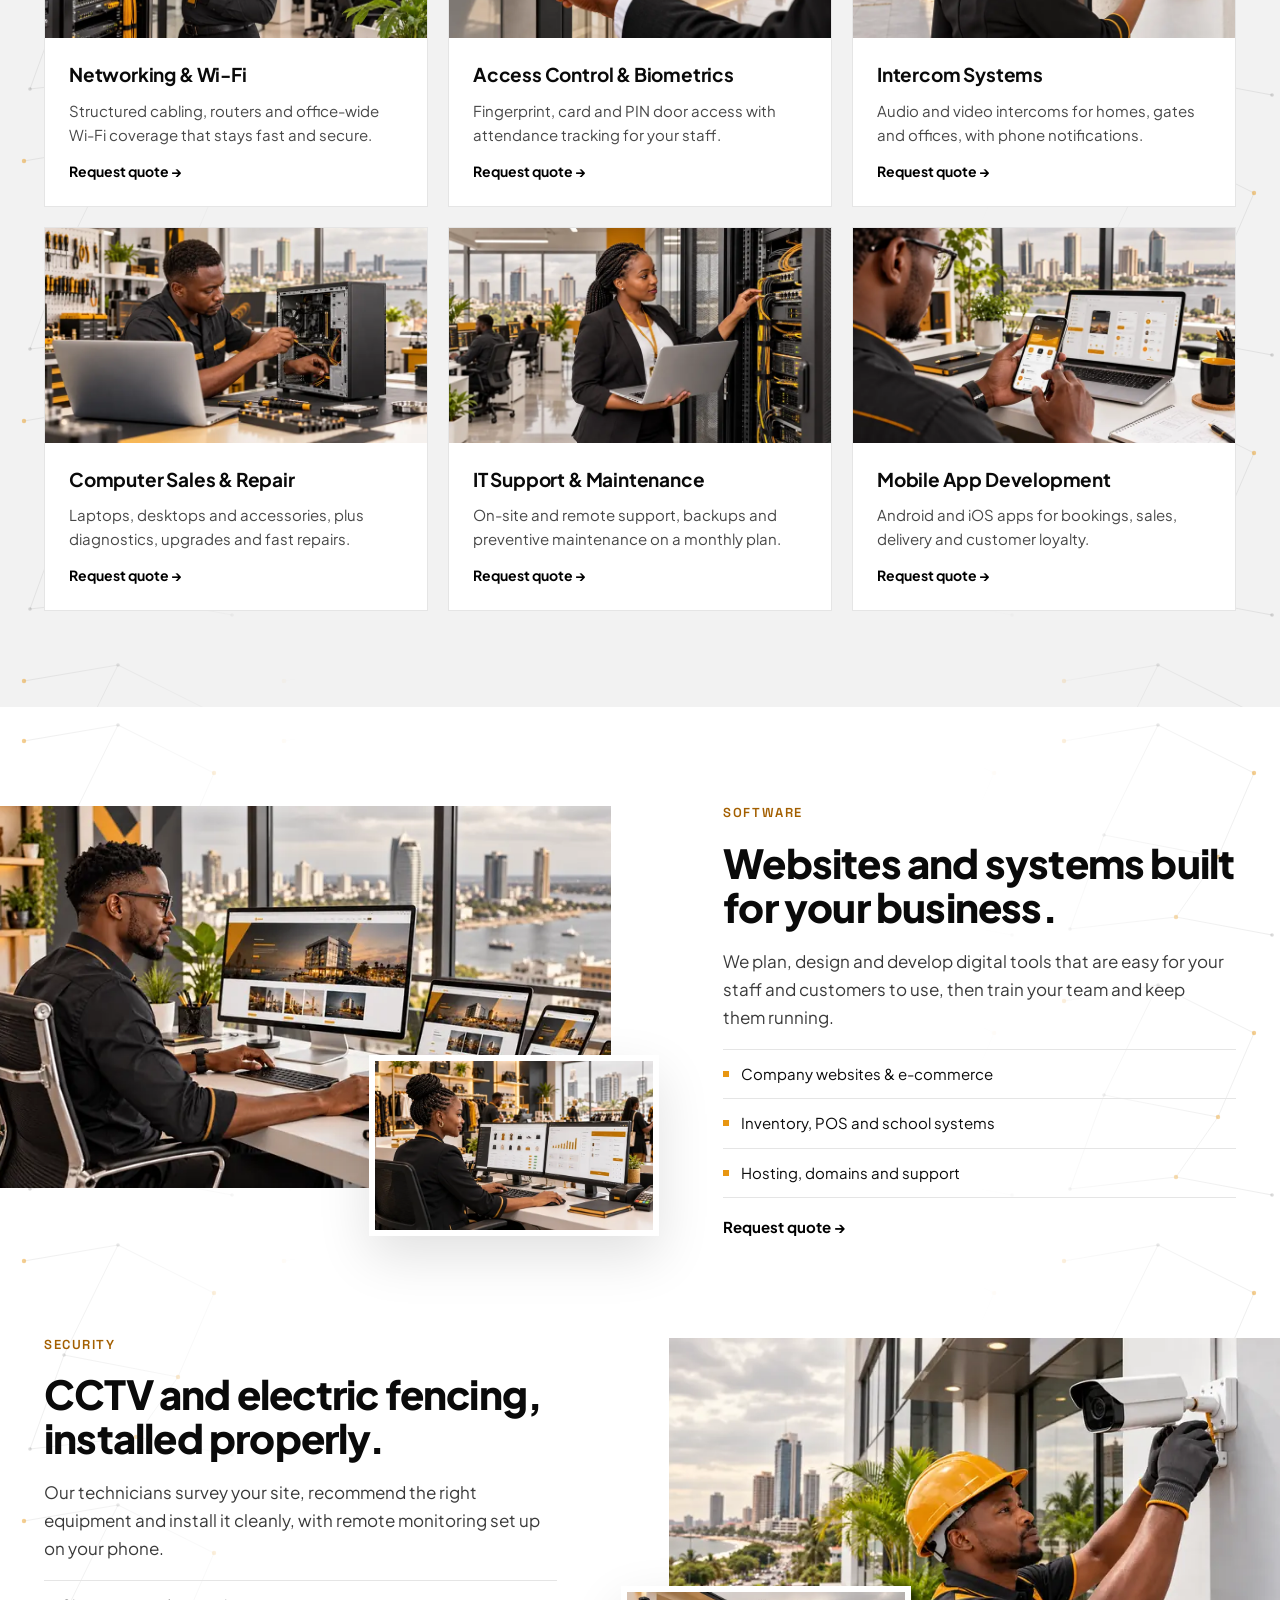
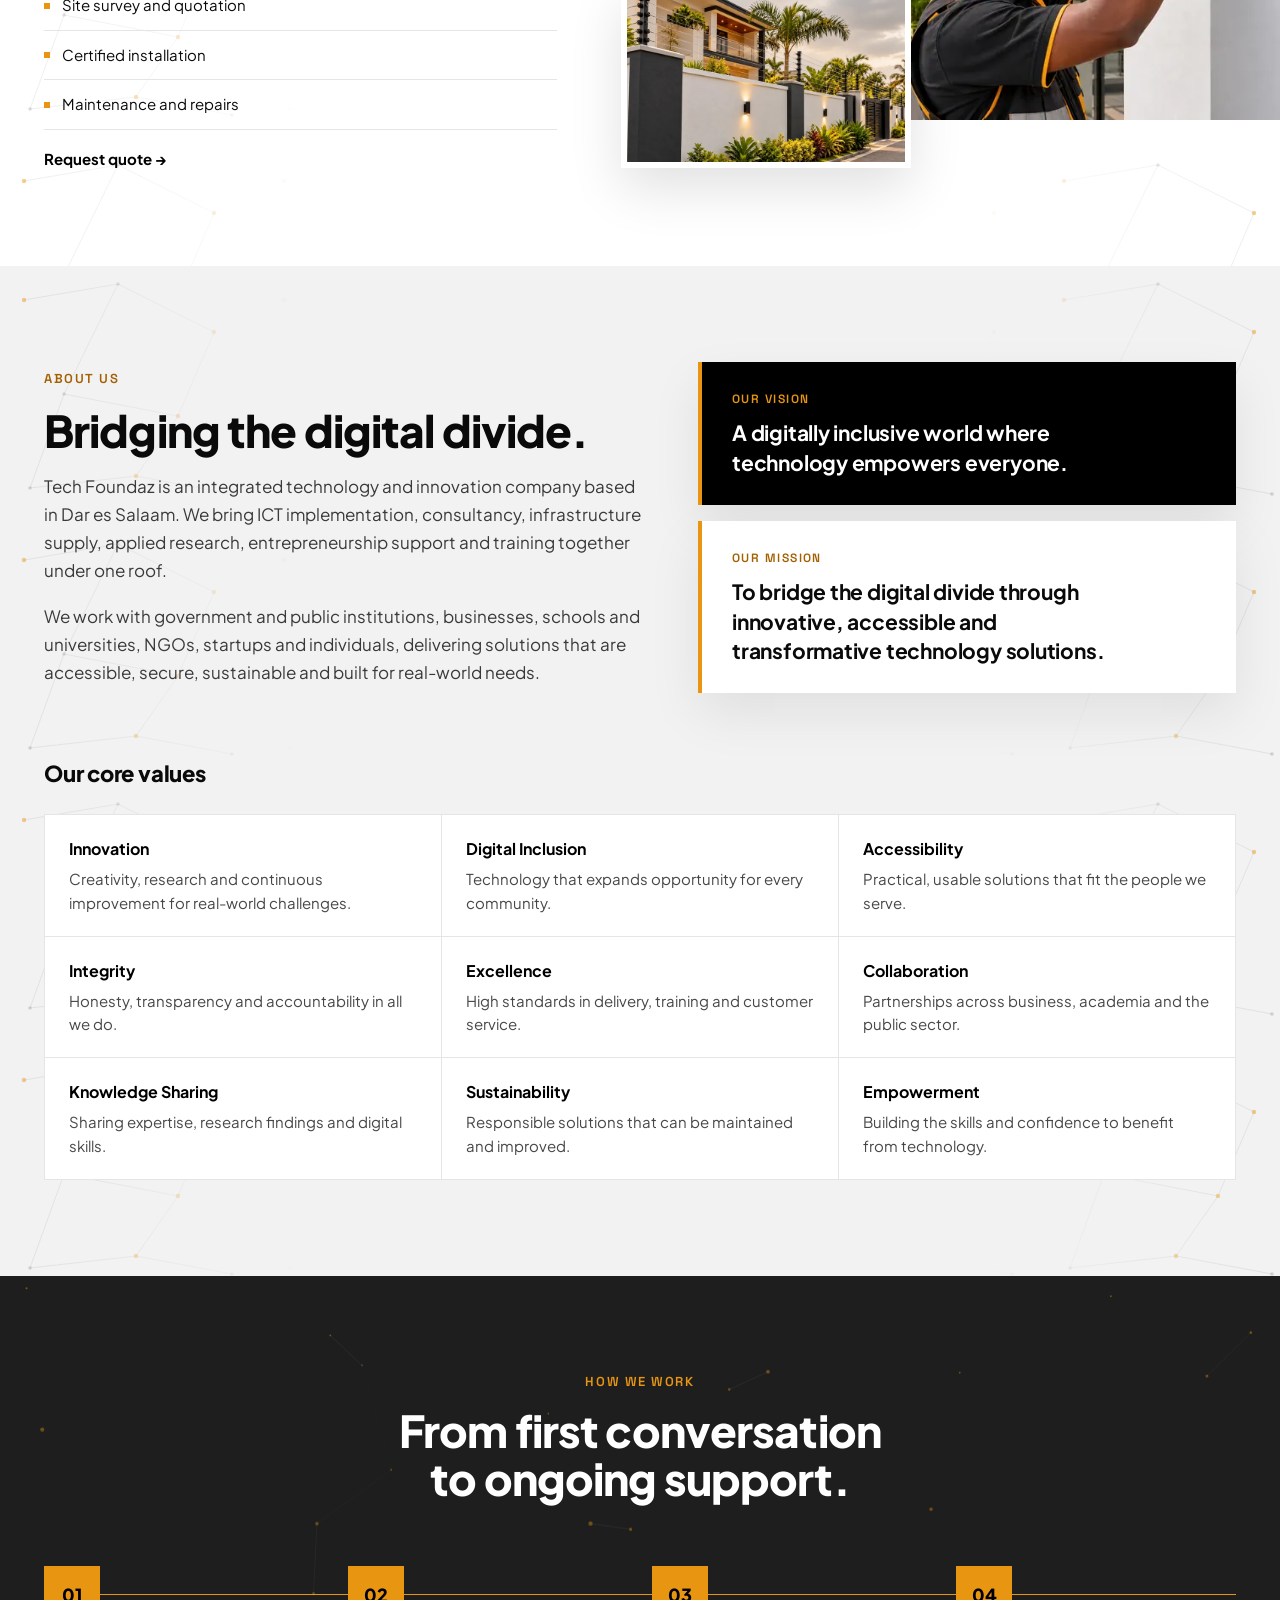
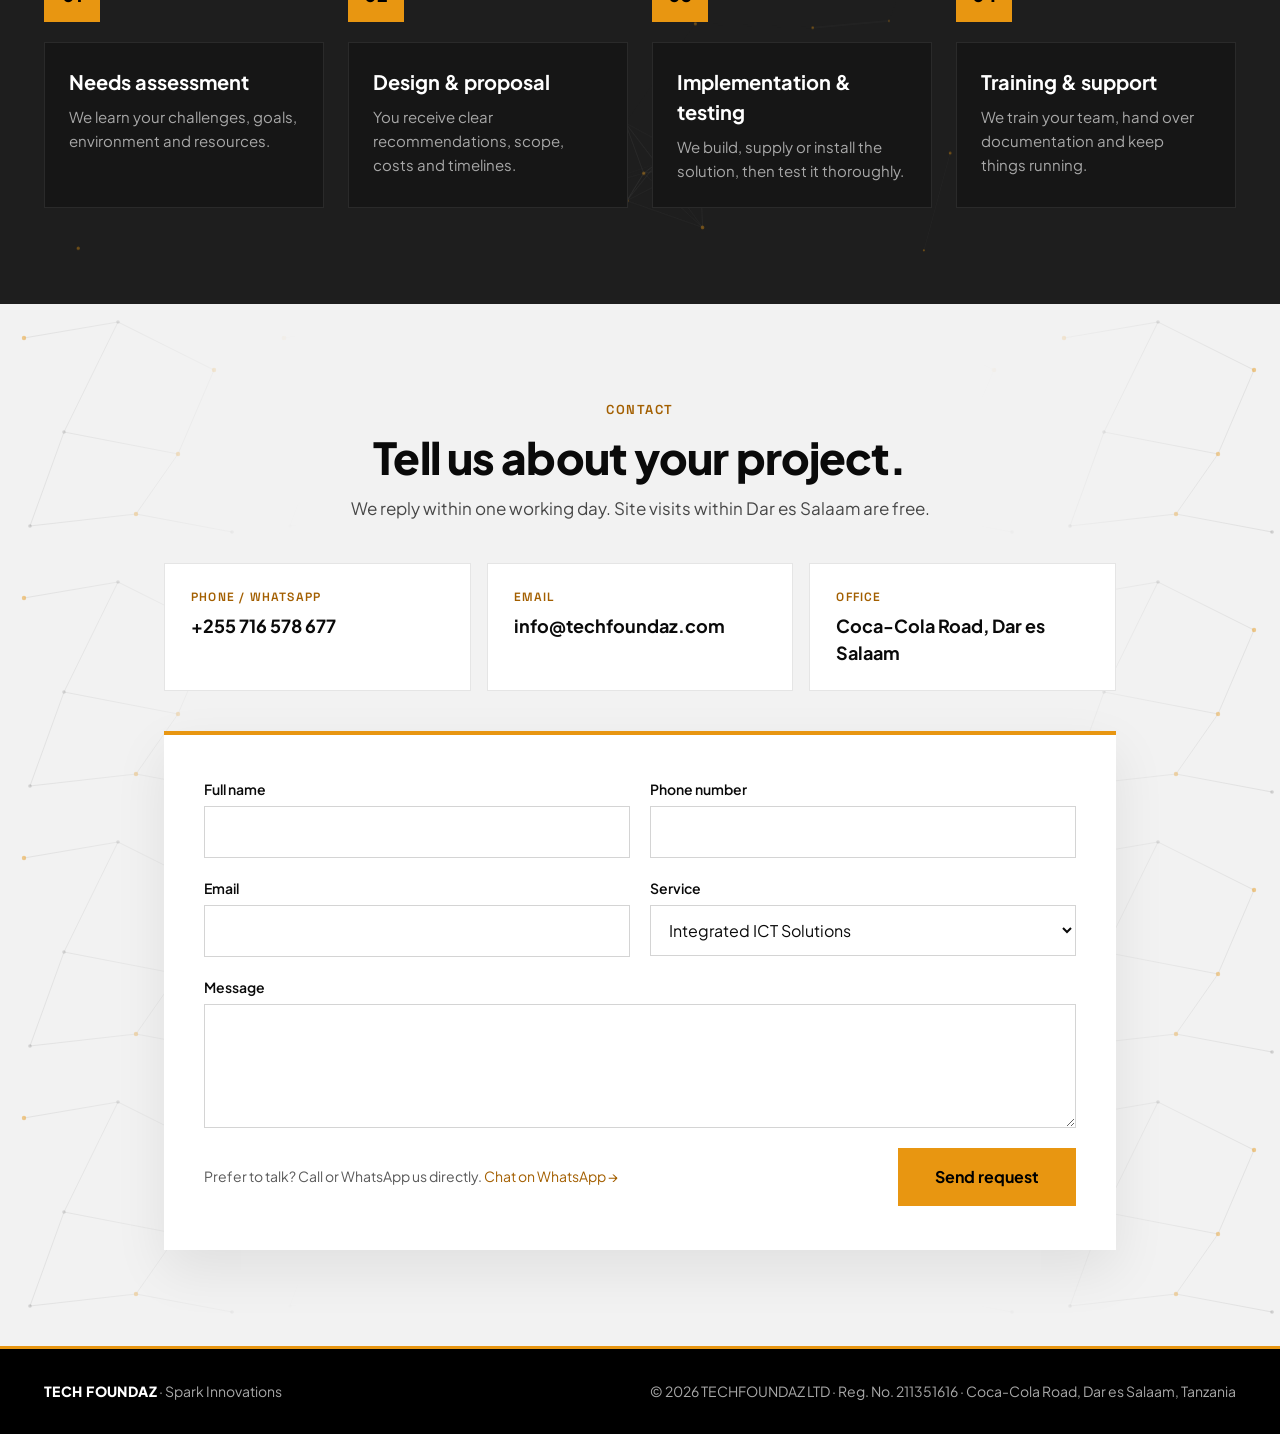
==== commit 1f294377: "Make browsers fetch the new amber photos Photos are cached for a week (_headers), and the amber vers" ====
--- a/index.html
+++ b/index.html
@@ -13,7 +13,7 @@
   <meta property="og:url" content="https://www.techfoundaz.com/">
   <meta property="og:title" content="Tech Foundaz | Spark Innovations">
   <meta property="og:description" content="Bridging the digital divide through innovative, accessible and transformative technology solutions.">
-  <meta property="og:image" content="https://www.techfoundaz.com/assets/images/website-development-1600.webp">
+  <meta property="og:image" content="https://www.techfoundaz.com/assets/images/website-development-1600.webp?v=2">
 
   <link rel="icon" href="assets/images/favicon.png" type="image/png">
   <link rel="apple-touch-icon" href="assets/images/apple-touch-icon.png">
@@ -133,7 +133,7 @@
           <h2 class="section-title" data-reveal data-i18n="extras.title">Also available</h2>
           <div class="extras__grid" data-stagger>
             <article class="extra-card">
-              <img src="assets/images/networking-wifi-800.webp" srcset="assets/images/networking-wifi-800.webp 800w, assets/images/networking-wifi-1600.webp 1600w" sizes="(max-width: 700px) 100vw, 400px" width="800" height="450" loading="lazy" alt="Network engineer inspecting a server rack with neatly organised amber Ethernet cables">
+              <img src="assets/images/networking-wifi-800.webp?v=2" srcset="assets/images/networking-wifi-800.webp?v=2 800w, assets/images/networking-wifi-1600.webp?v=2 1600w" sizes="(max-width: 700px) 100vw, 400px" width="800" height="450" loading="lazy" alt="Network engineer inspecting a server rack with neatly organised amber Ethernet cables">
               <div class="extra-card__body">
                 <h3 data-i18n="svc.net">Networking &amp; Wi-Fi</h3>
                 <p data-i18n="svc.net.desc">Structured cabling, routers and office-wide Wi-Fi coverage that stays fast and secure.</p>
@@ -141,7 +141,7 @@
               </div>
             </article>
             <article class="extra-card">
-              <img src="assets/images/access-control-biometrics-800.webp" srcset="assets/images/access-control-biometrics-800.webp 800w, assets/images/access-control-biometrics-1600.webp 1600w" sizes="(max-width: 700px) 100vw, 400px" width="800" height="450" loading="lazy" alt="Hand using a fingerprint reader beside an office glass door">
+              <img src="assets/images/access-control-biometrics-800.webp?v=2" srcset="assets/images/access-control-biometrics-800.webp?v=2 800w, assets/images/access-control-biometrics-1600.webp?v=2 1600w" sizes="(max-width: 700px) 100vw, 400px" width="800" height="450" loading="lazy" alt="Hand using a fingerprint reader beside an office glass door">
               <div class="extra-card__body">
                 <h3 data-i18n="svc.access">Access Control &amp; Biometrics</h3>
                 <p data-i18n="svc.access.desc">Fingerprint, card and PIN door access with attendance tracking for your staff.</p>
@@ -149,7 +149,7 @@
               </div>
             </article>
             <article class="extra-card">
-              <img src="assets/images/intercom-systems-800.webp" srcset="assets/images/intercom-systems-800.webp 800w, assets/images/intercom-systems-1600.webp 1600w" sizes="(max-width: 700px) 100vw, 400px" width="800" height="450" loading="lazy" alt="Video intercom mounted beside a modern home entrance">
+              <img src="assets/images/intercom-systems-800.webp?v=2" srcset="assets/images/intercom-systems-800.webp?v=2 800w, assets/images/intercom-systems-1600.webp?v=2 1600w" sizes="(max-width: 700px) 100vw, 400px" width="800" height="450" loading="lazy" alt="Video intercom mounted beside a modern home entrance">
               <div class="extra-card__body">
                 <h3 data-i18n="svc.intercom">Intercom Systems</h3>
                 <p data-i18n="svc.intercom.desc">Audio and video intercoms for homes, gates and offices, with phone notifications.</p>
@@ -157,7 +157,7 @@
               </div>
             </article>
             <article class="extra-card">
-              <img src="assets/images/computer-sales-repair-800.webp" srcset="assets/images/computer-sales-repair-800.webp 800w, assets/images/computer-sales-repair-1600.webp 1600w" sizes="(max-width: 700px) 100vw, 400px" width="800" height="450" loading="lazy" alt="Technician servicing an open desktop computer at a repair workbench">
+              <img src="assets/images/computer-sales-repair-800.webp?v=2" srcset="assets/images/computer-sales-repair-800.webp?v=2 800w, assets/images/computer-sales-repair-1600.webp?v=2 1600w" sizes="(max-width: 700px) 100vw, 400px" width="800" height="450" loading="lazy" alt="Technician servicing an open desktop computer at a repair workbench">
               <div class="extra-card__body">
                 <h3 data-i18n="svc.repair">Computer Sales &amp; Repair</h3>
                 <p data-i18n="svc.repair.desc">Laptops, desktops and accessories, plus diagnostics, upgrades and fast repairs.</p>
@@ -165,7 +165,7 @@
               </div>
             </article>
             <article class="extra-card">
-              <img src="assets/images/it-support-maintenance-800.webp" srcset="assets/images/it-support-maintenance-800.webp 800w, assets/images/it-support-maintenance-1600.webp 1600w" sizes="(max-width: 700px) 100vw, 400px" width="800" height="450" loading="lazy" alt="IT professional with a laptop inspecting a server cabinet">
+              <img src="assets/images/it-support-maintenance-800.webp?v=2" srcset="assets/images/it-support-maintenance-800.webp?v=2 800w, assets/images/it-support-maintenance-1600.webp?v=2 1600w" sizes="(max-width: 700px) 100vw, 400px" width="800" height="450" loading="lazy" alt="IT professional with a laptop inspecting a server cabinet">
               <div class="extra-card__body">
                 <h3 data-i18n="svc.support">IT Support &amp; Maintenance</h3>
                 <p data-i18n="svc.support.desc">On-site and remote support, backups and preventive maintenance on a monthly plan.</p>
@@ -173,7 +173,7 @@
               </div>
             </article>
             <article class="extra-card">
-              <img src="assets/images/mobile-app-development-800.webp" srcset="assets/images/mobile-app-development-800.webp 800w, assets/images/mobile-app-development-1600.webp 1600w" sizes="(max-width: 700px) 100vw, 400px" width="800" height="450" loading="lazy" alt="Developer holding a smartphone showing a business app, with app designs on a laptop behind">
+              <img src="assets/images/mobile-app-development-800.webp?v=2" srcset="assets/images/mobile-app-development-800.webp?v=2 800w, assets/images/mobile-app-development-1600.webp?v=2 1600w" sizes="(max-width: 700px) 100vw, 400px" width="800" height="450" loading="lazy" alt="Developer holding a smartphone showing a business app, with app designs on a laptop behind">
               <div class="extra-card__body">
                 <h3 data-i18n="svc.mobile">Mobile App Development</h3>
                 <p data-i18n="svc.mobile.desc">Android and iOS apps for bookings, sales, delivery and customer loyalty.</p>
@@ -190,8 +190,8 @@
       <div class="container work__inner">
         <div class="feature">
           <div class="feature__media">
-            <img class="feature__img" src="assets/images/website-development-1600.webp" srcset="assets/images/website-development-800.webp 800w, assets/images/website-development-1600.webp 1600w" sizes="(max-width: 900px) 100vw, 600px" width="1600" height="900" loading="lazy" alt="Web designer working on a responsive website shown on a monitor, laptop, tablet and phone">
-            <img class="feature__inset" src="assets/images/system-development-800.webp" width="800" height="450" loading="lazy" alt="Business owner using inventory and point-of-sale dashboards on dual monitors">
+            <img class="feature__img" src="assets/images/website-development-1600.webp?v=2" srcset="assets/images/website-development-800.webp?v=2 800w, assets/images/website-development-1600.webp?v=2 1600w" sizes="(max-width: 900px) 100vw, 600px" width="1600" height="900" loading="lazy" alt="Web designer working on a responsive website shown on a monitor, laptop, tablet and phone">
+            <img class="feature__inset" src="assets/images/system-development-800.webp?v=2" width="800" height="450" loading="lazy" alt="Business owner using inventory and point-of-sale dashboards on dual monitors">
           </div>
           <div class="feature__content" data-reveal="right">
             <span class="eyebrow" data-i18n="feat.sw.kicker">Software</span>
@@ -208,8 +208,8 @@
 
         <div class="feature feature--reverse">
           <div class="feature__media">
-            <img class="feature__img" src="assets/images/cctv-installation-1600.webp" srcset="assets/images/cctv-installation-800.webp 800w, assets/images/cctv-installation-1600.webp 1600w" sizes="(max-width: 900px) 100vw, 600px" width="1600" height="900" loading="lazy" alt="Technician in a hard hat installing a CCTV camera on a commercial building">
-            <img class="feature__inset" src="assets/images/electric-fence-installation-800.webp" width="800" height="450" loading="lazy" alt="Electric security fence installed above a perimeter wall">
+            <img class="feature__img" src="assets/images/cctv-installation-1600.webp?v=2" srcset="assets/images/cctv-installation-800.webp?v=2 800w, assets/images/cctv-installation-1600.webp?v=2 1600w" sizes="(max-width: 900px) 100vw, 600px" width="1600" height="900" loading="lazy" alt="Technician in a hard hat installing a CCTV camera on a commercial building">
+            <img class="feature__inset" src="assets/images/electric-fence-installation-800.webp?v=2" width="800" height="450" loading="lazy" alt="Electric security fence installed above a perimeter wall">
           </div>
           <div class="feature__content" data-reveal="left">
             <span class="eyebrow" data-i18n="feat.sec.kicker">Security</span>
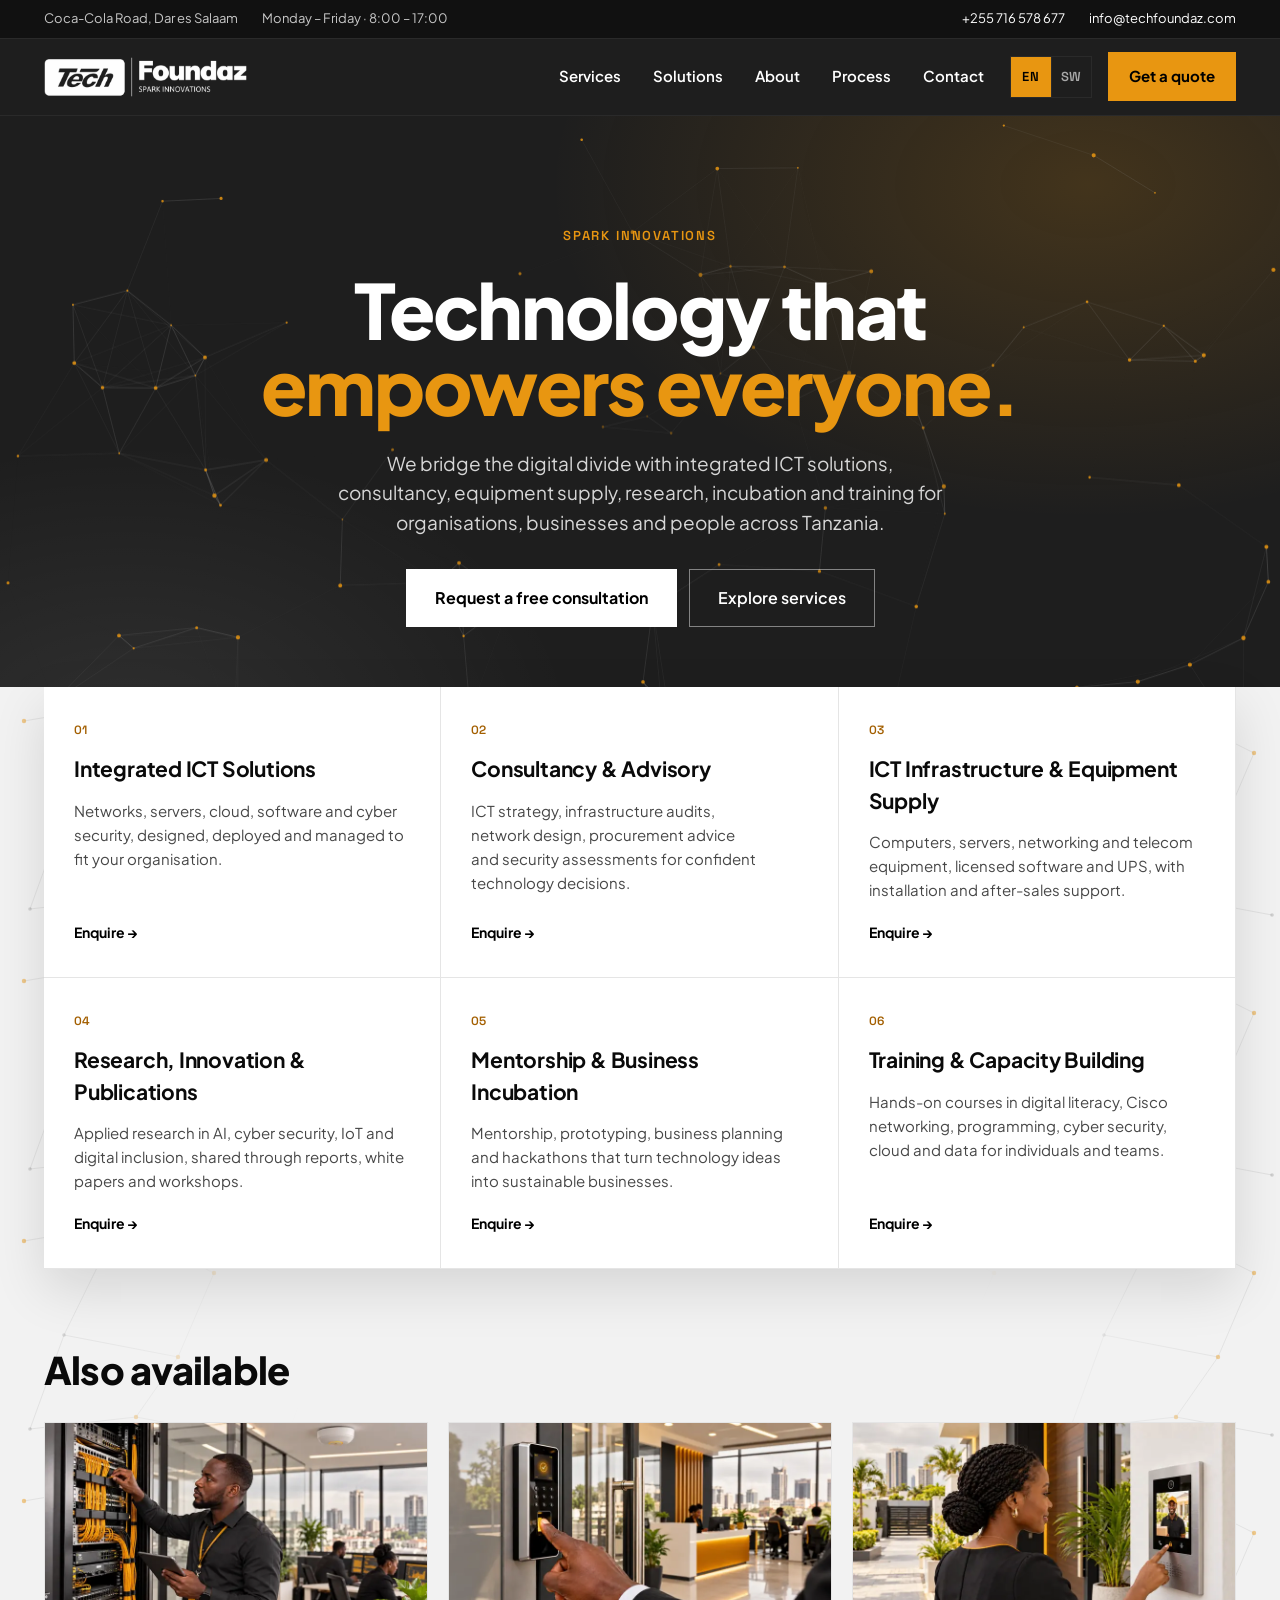
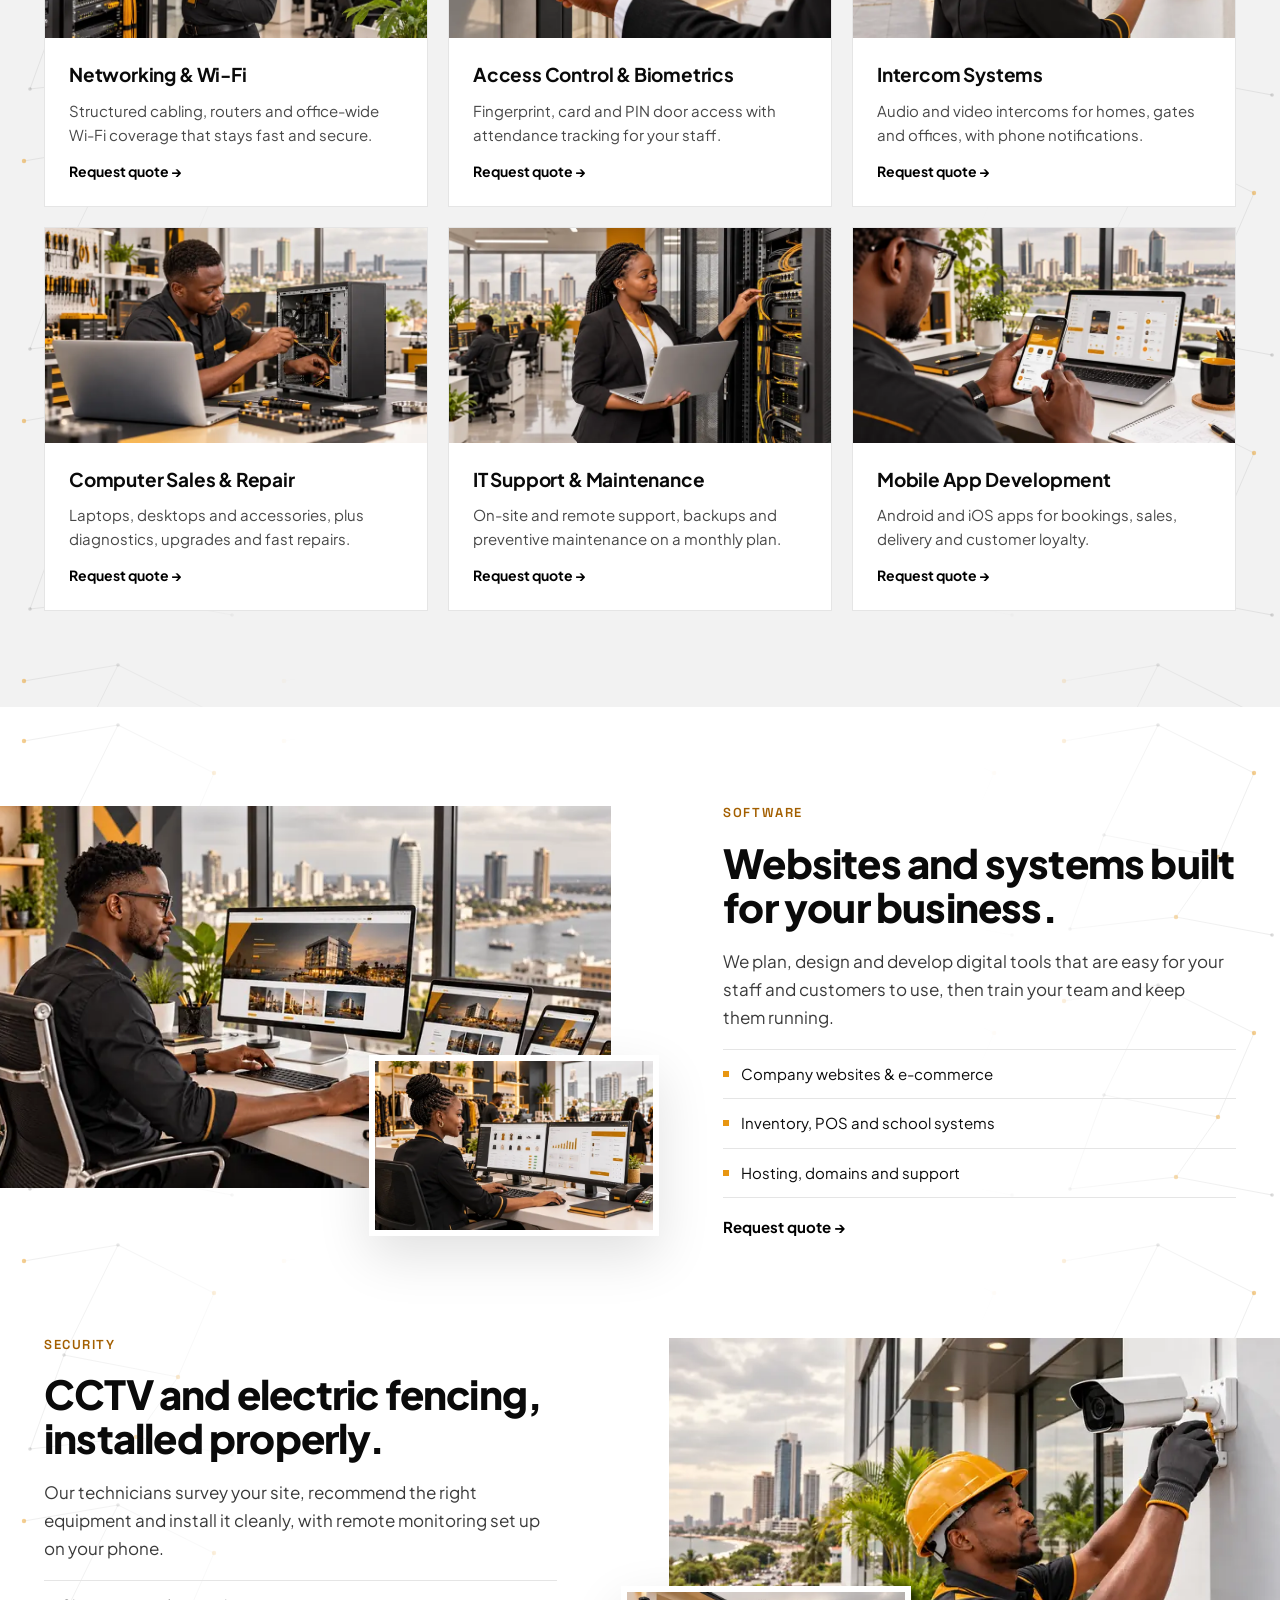
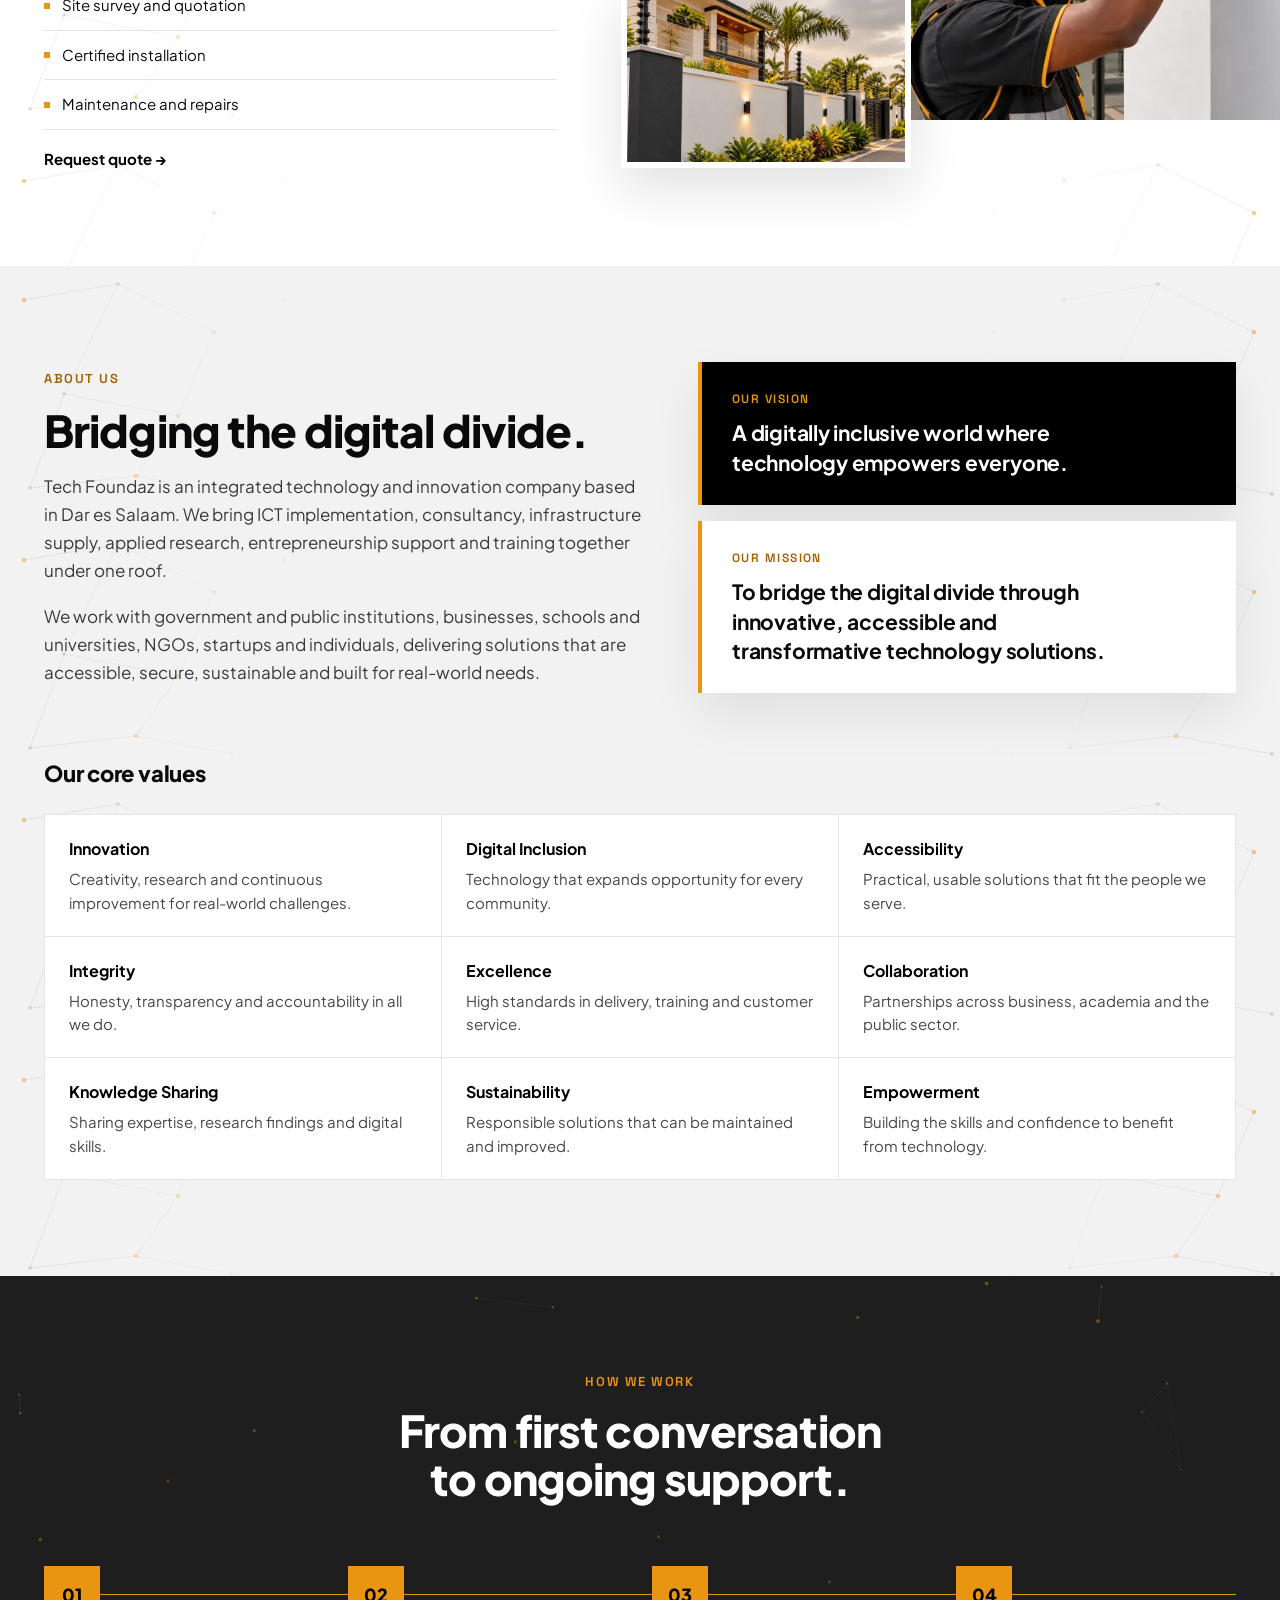
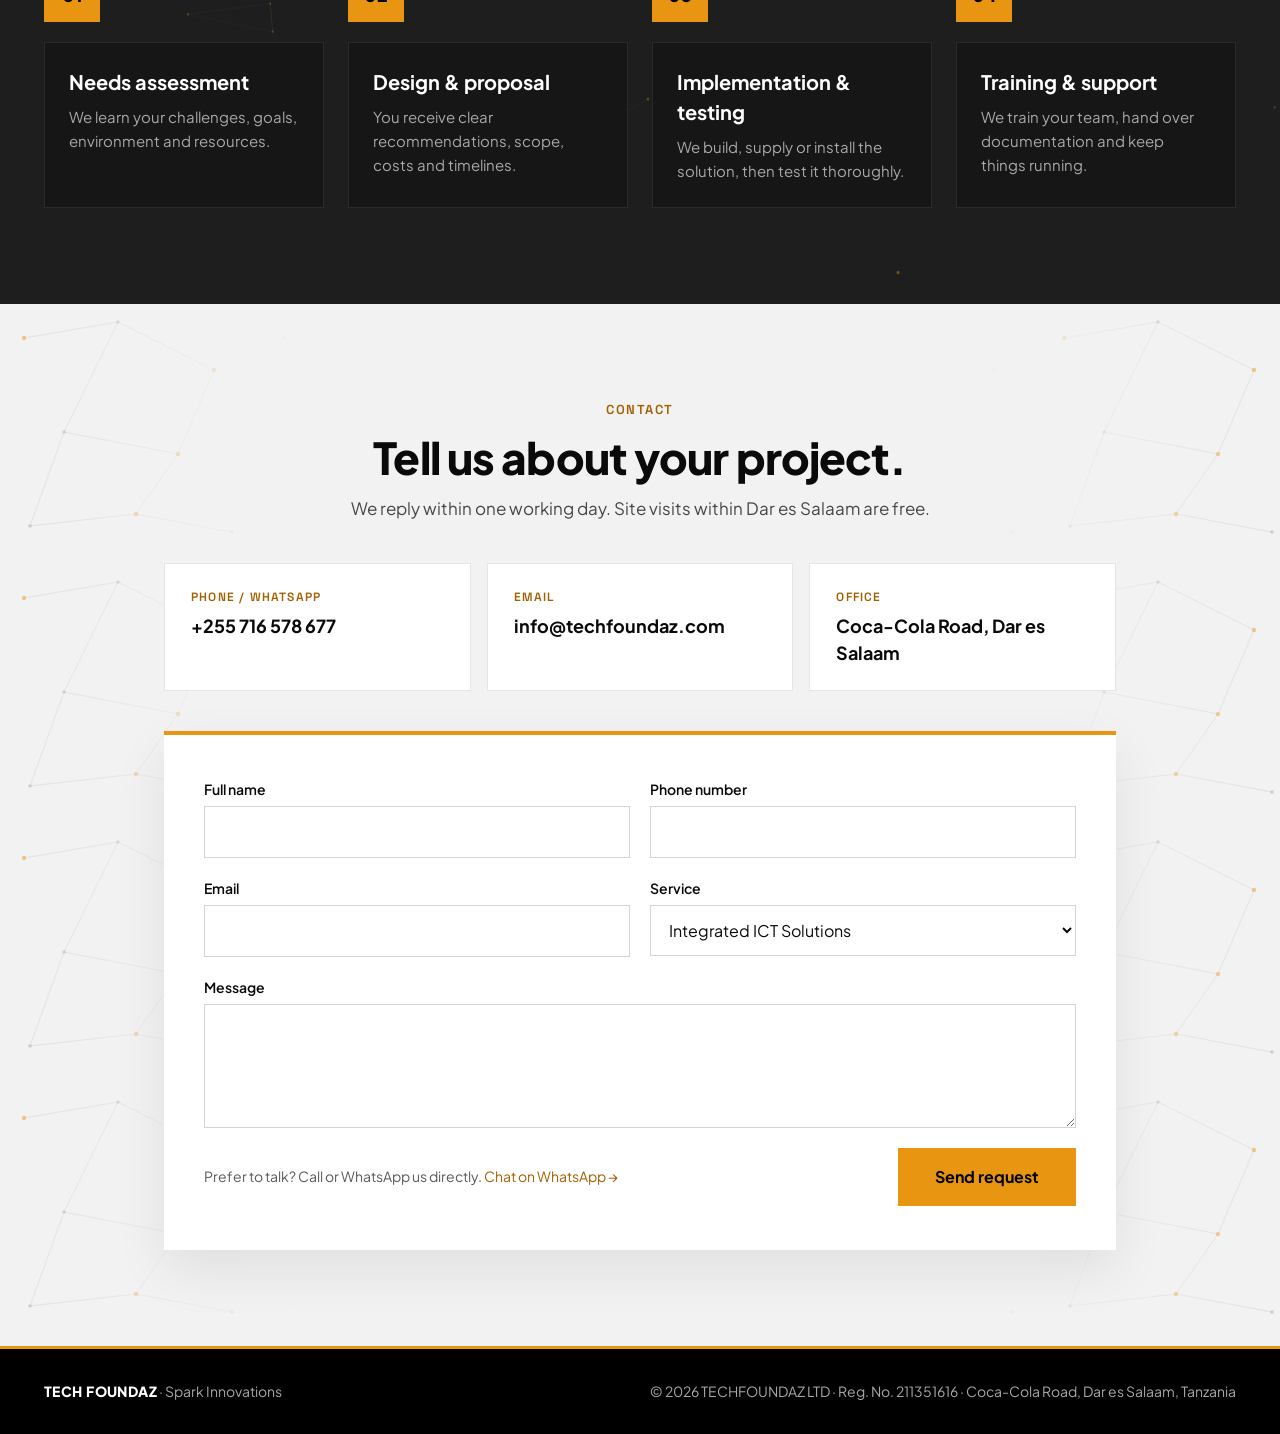
==== commit 3a47a3b7: "Set opening hours to Monday – Friday, 8:00 – 17:00 Kiswahili uses Swahili time: 2:00 asubuhi – 11:00" ====
--- a/index.html
+++ b/index.html
@@ -34,7 +34,7 @@
     <div class="container topbar__inner">
       <div class="topbar__group topbar__group--info">
         <span>Coca-Cola Road, Dar es Salaam</span>
-        <span data-i18n="topbar.hours">Mon – Sat · 8:00 – 18:00</span>
+        <span data-i18n="topbar.hours">Monday – Friday · 8:00 – 17:00</span>
       </div>
       <div class="topbar__group">
         <a href="tel:+255716578677">+255 716 578 677</a>
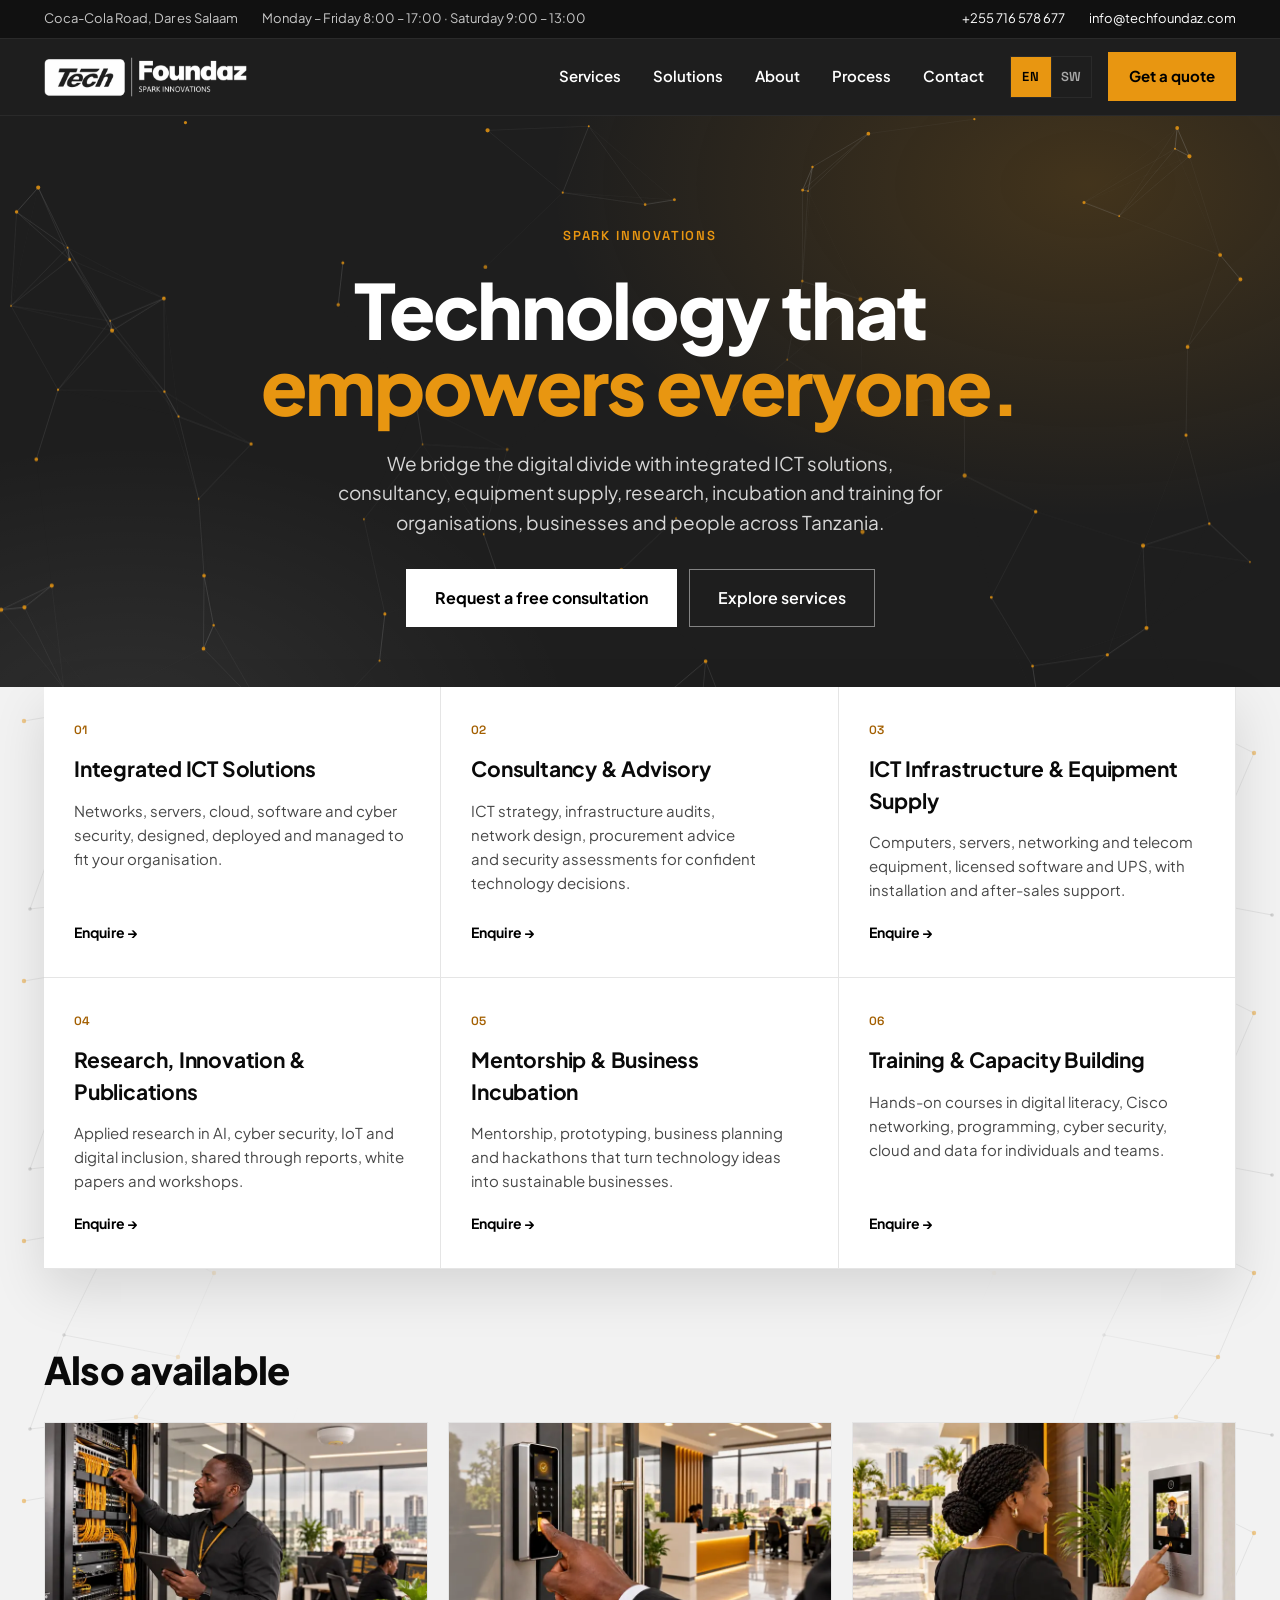
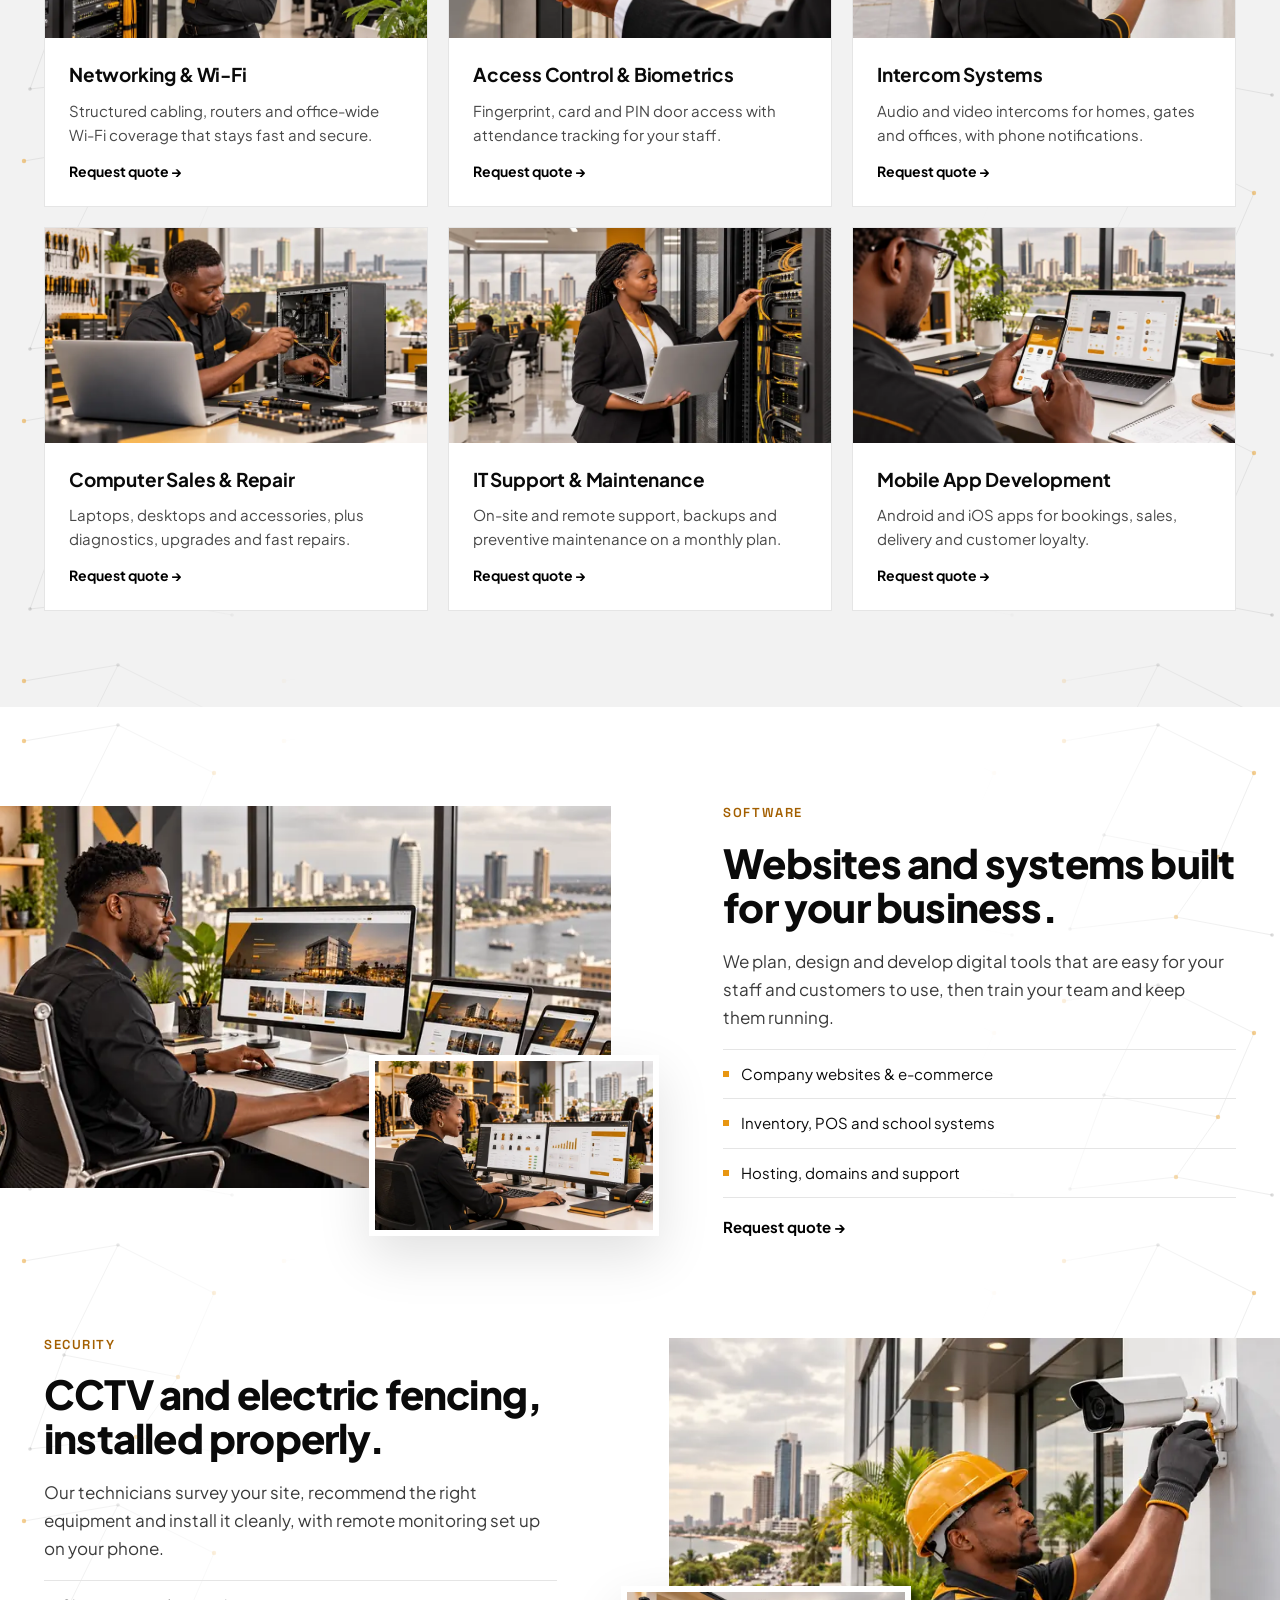
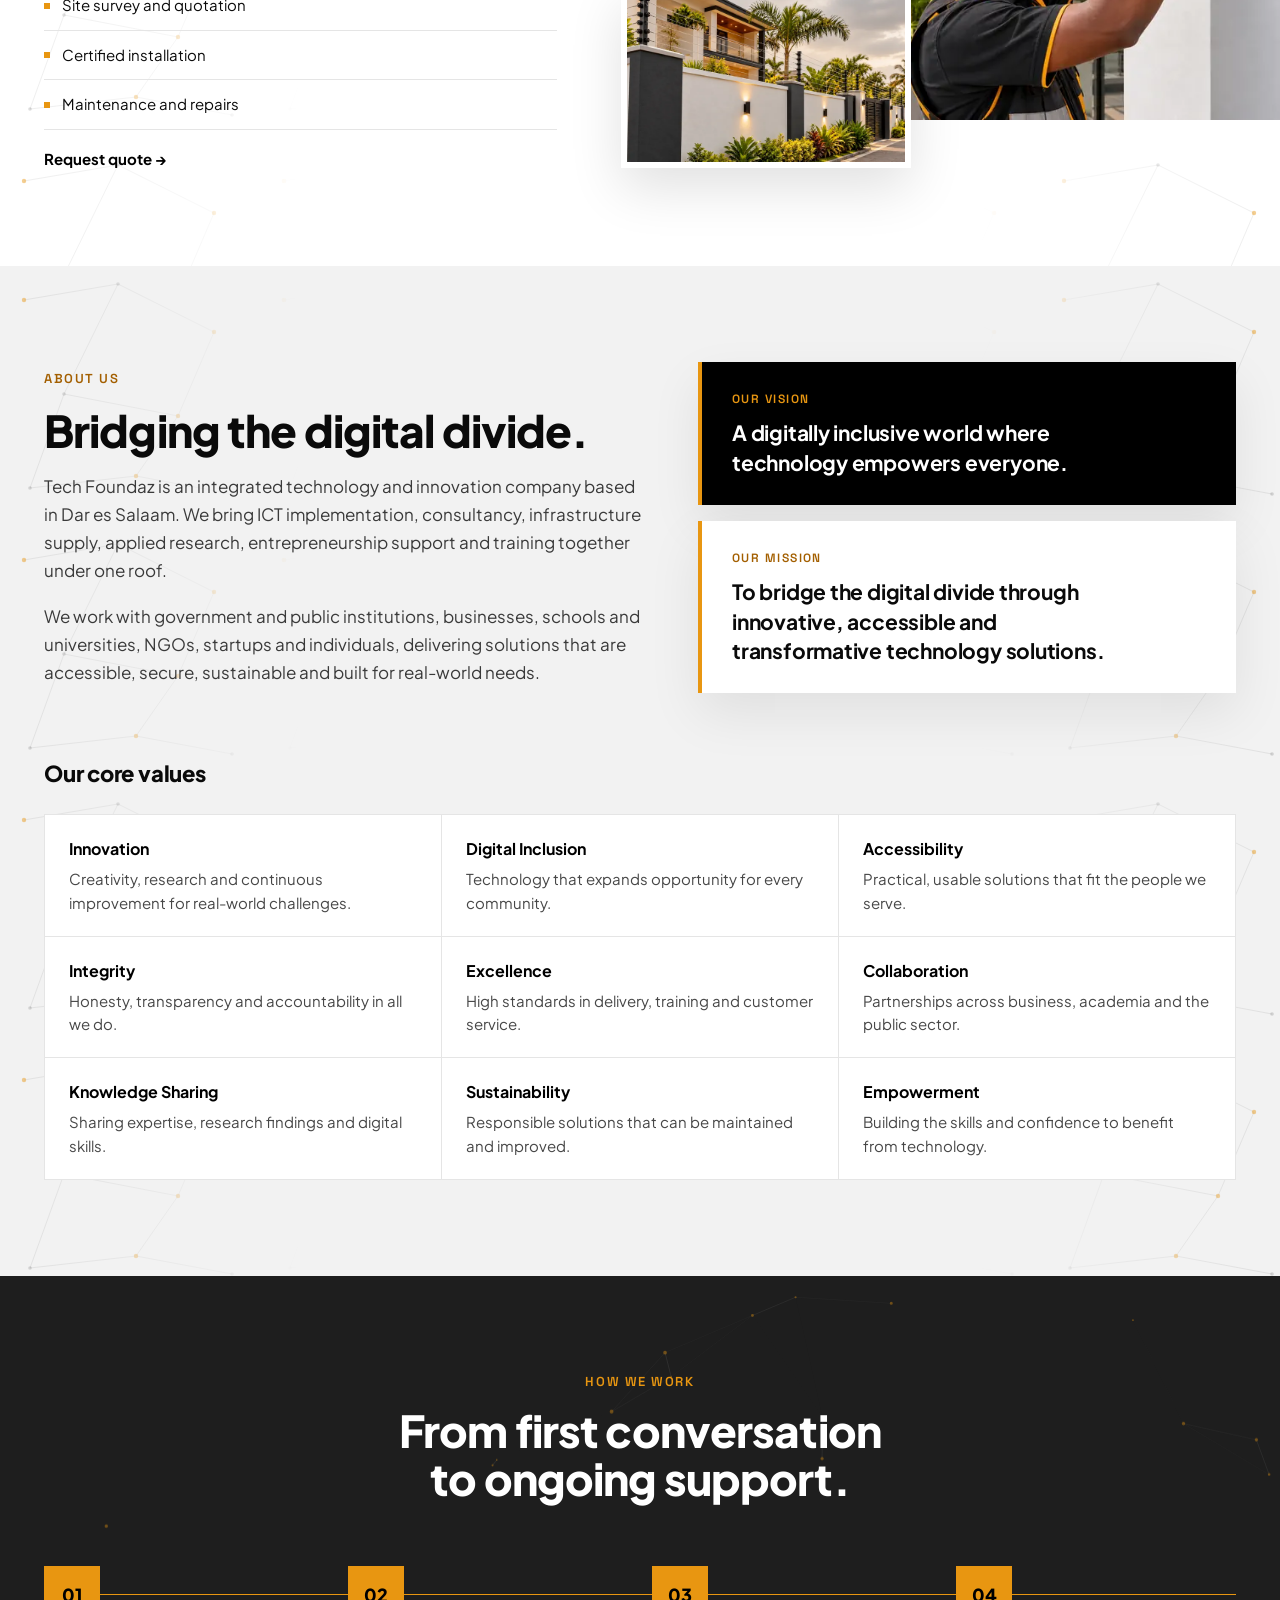
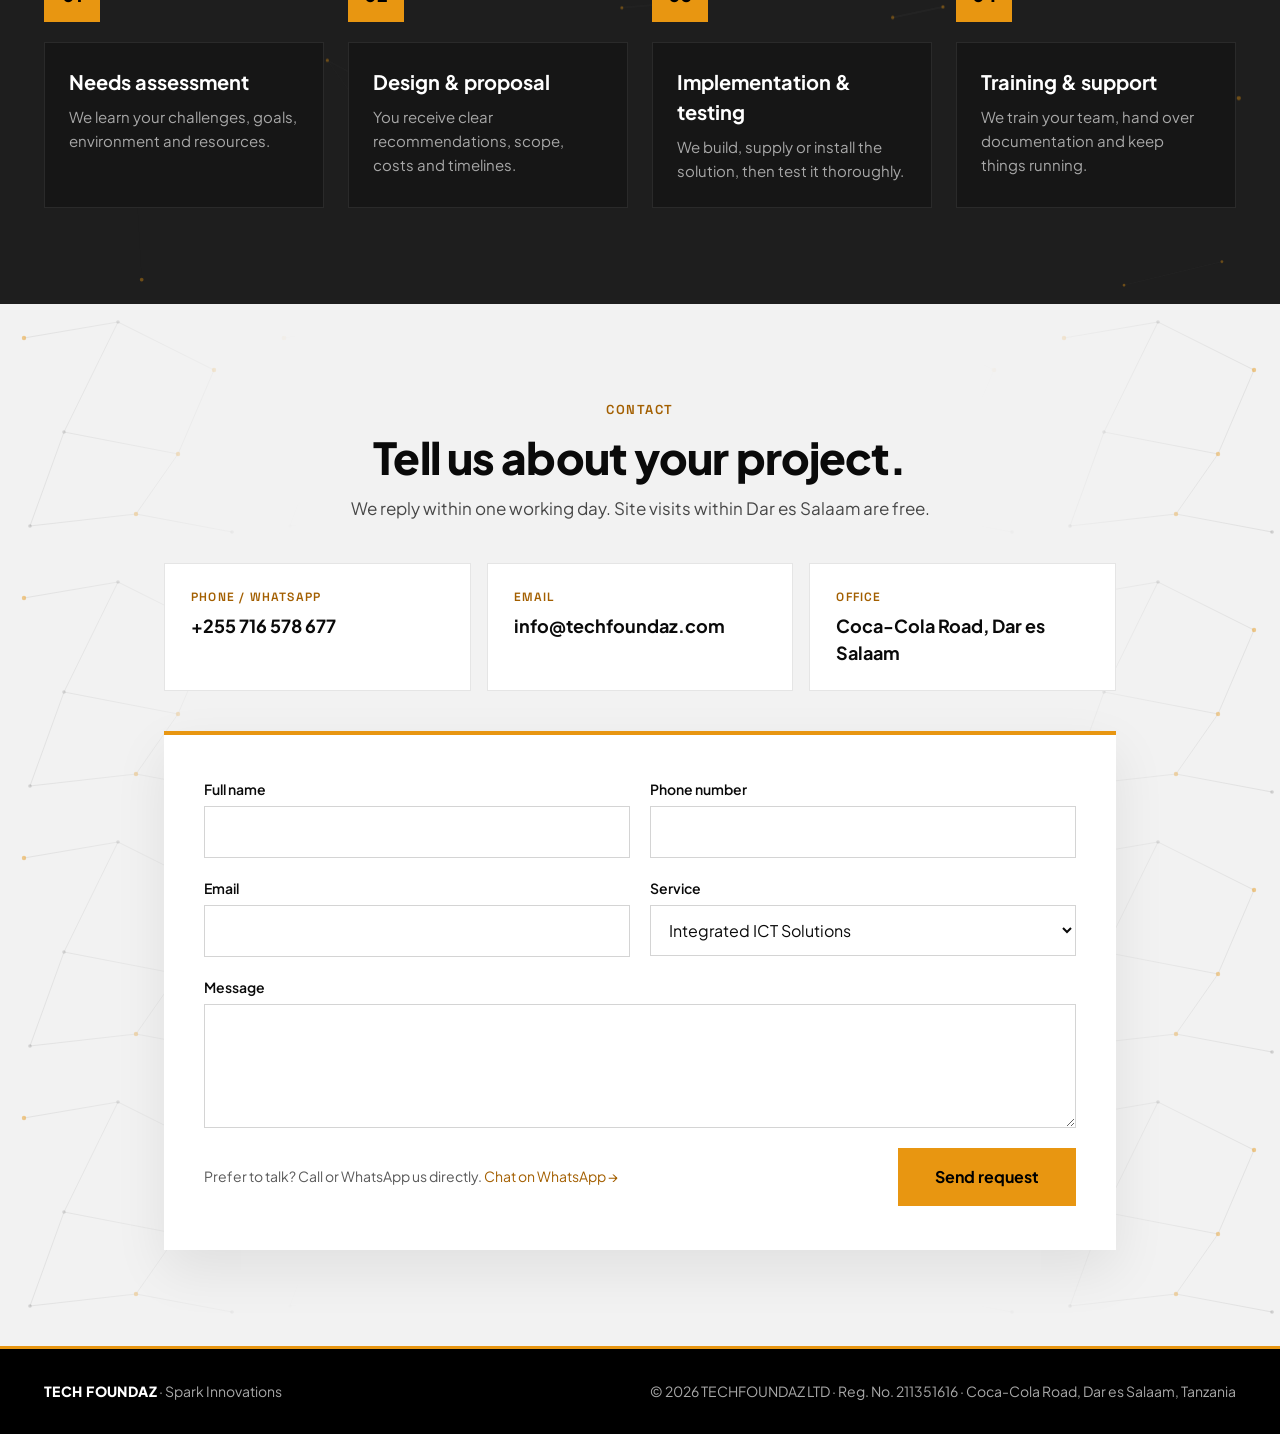
==== commit ef41884a: "Add Saturday opening hours (9:00 – 13:00) Kiswahili: Jumamosi 3:00 asubuhi – 7:00 mchana.  Co-Author" ====
--- a/index.html
+++ b/index.html
@@ -34,7 +34,7 @@
     <div class="container topbar__inner">
       <div class="topbar__group topbar__group--info">
         <span>Coca-Cola Road, Dar es Salaam</span>
-        <span data-i18n="topbar.hours">Monday – Friday · 8:00 – 17:00</span>
+        <span data-i18n="topbar.hours">Monday – Friday 8:00 – 17:00 · Saturday 9:00 – 13:00</span>
       </div>
       <div class="topbar__group">
         <a href="tel:+255716578677">+255 716 578 677</a>
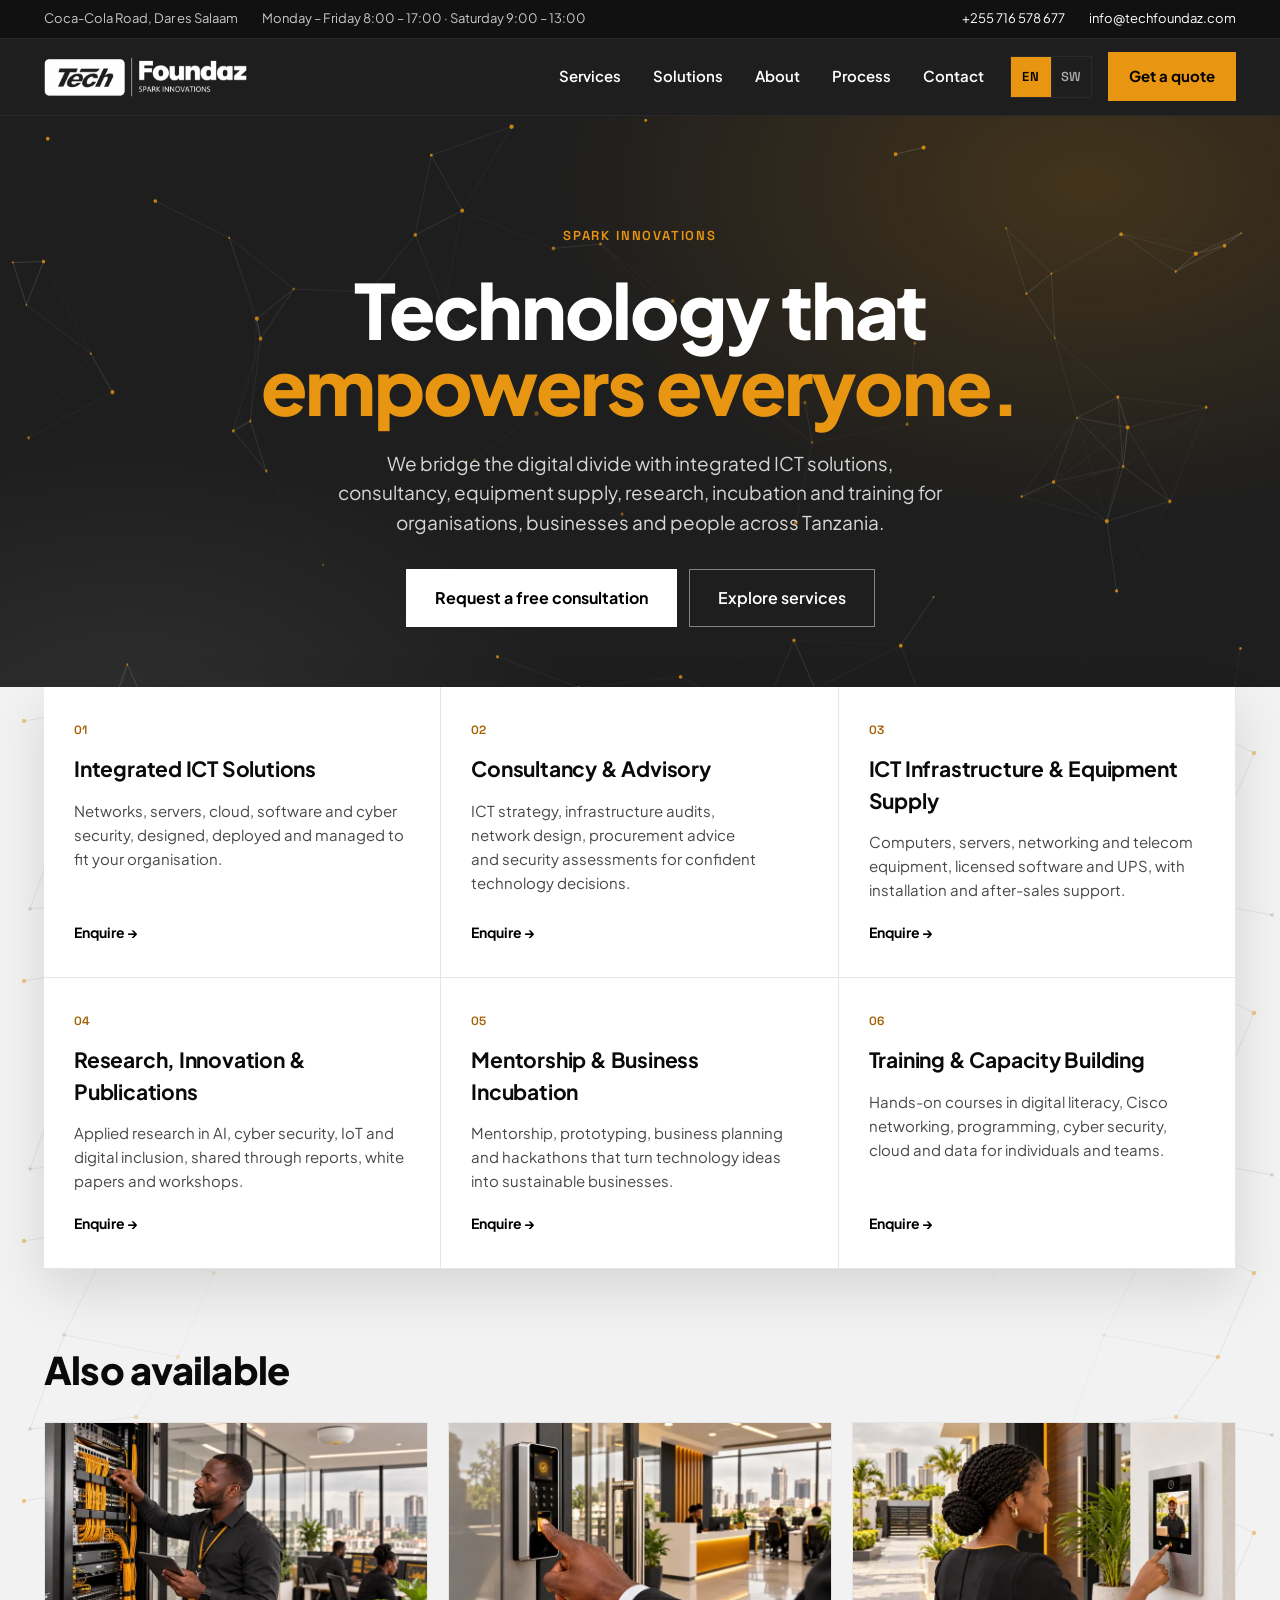
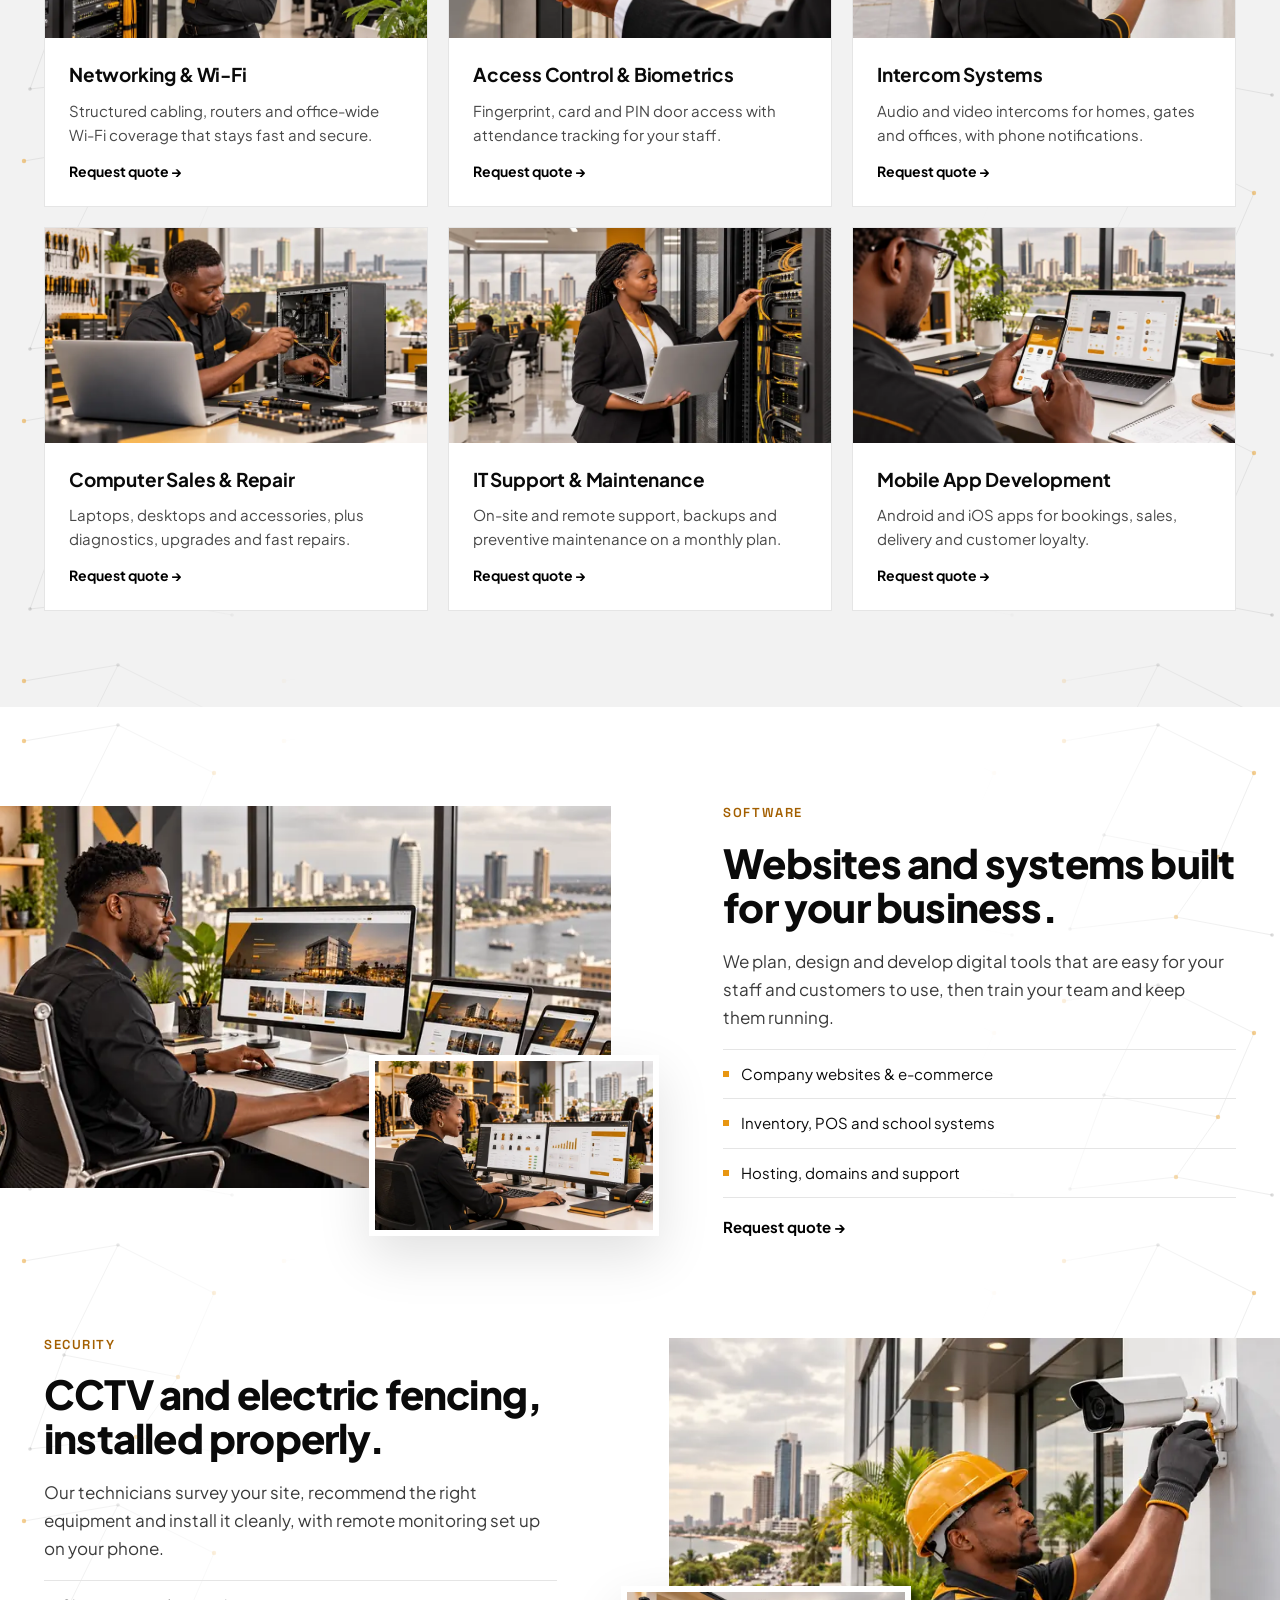
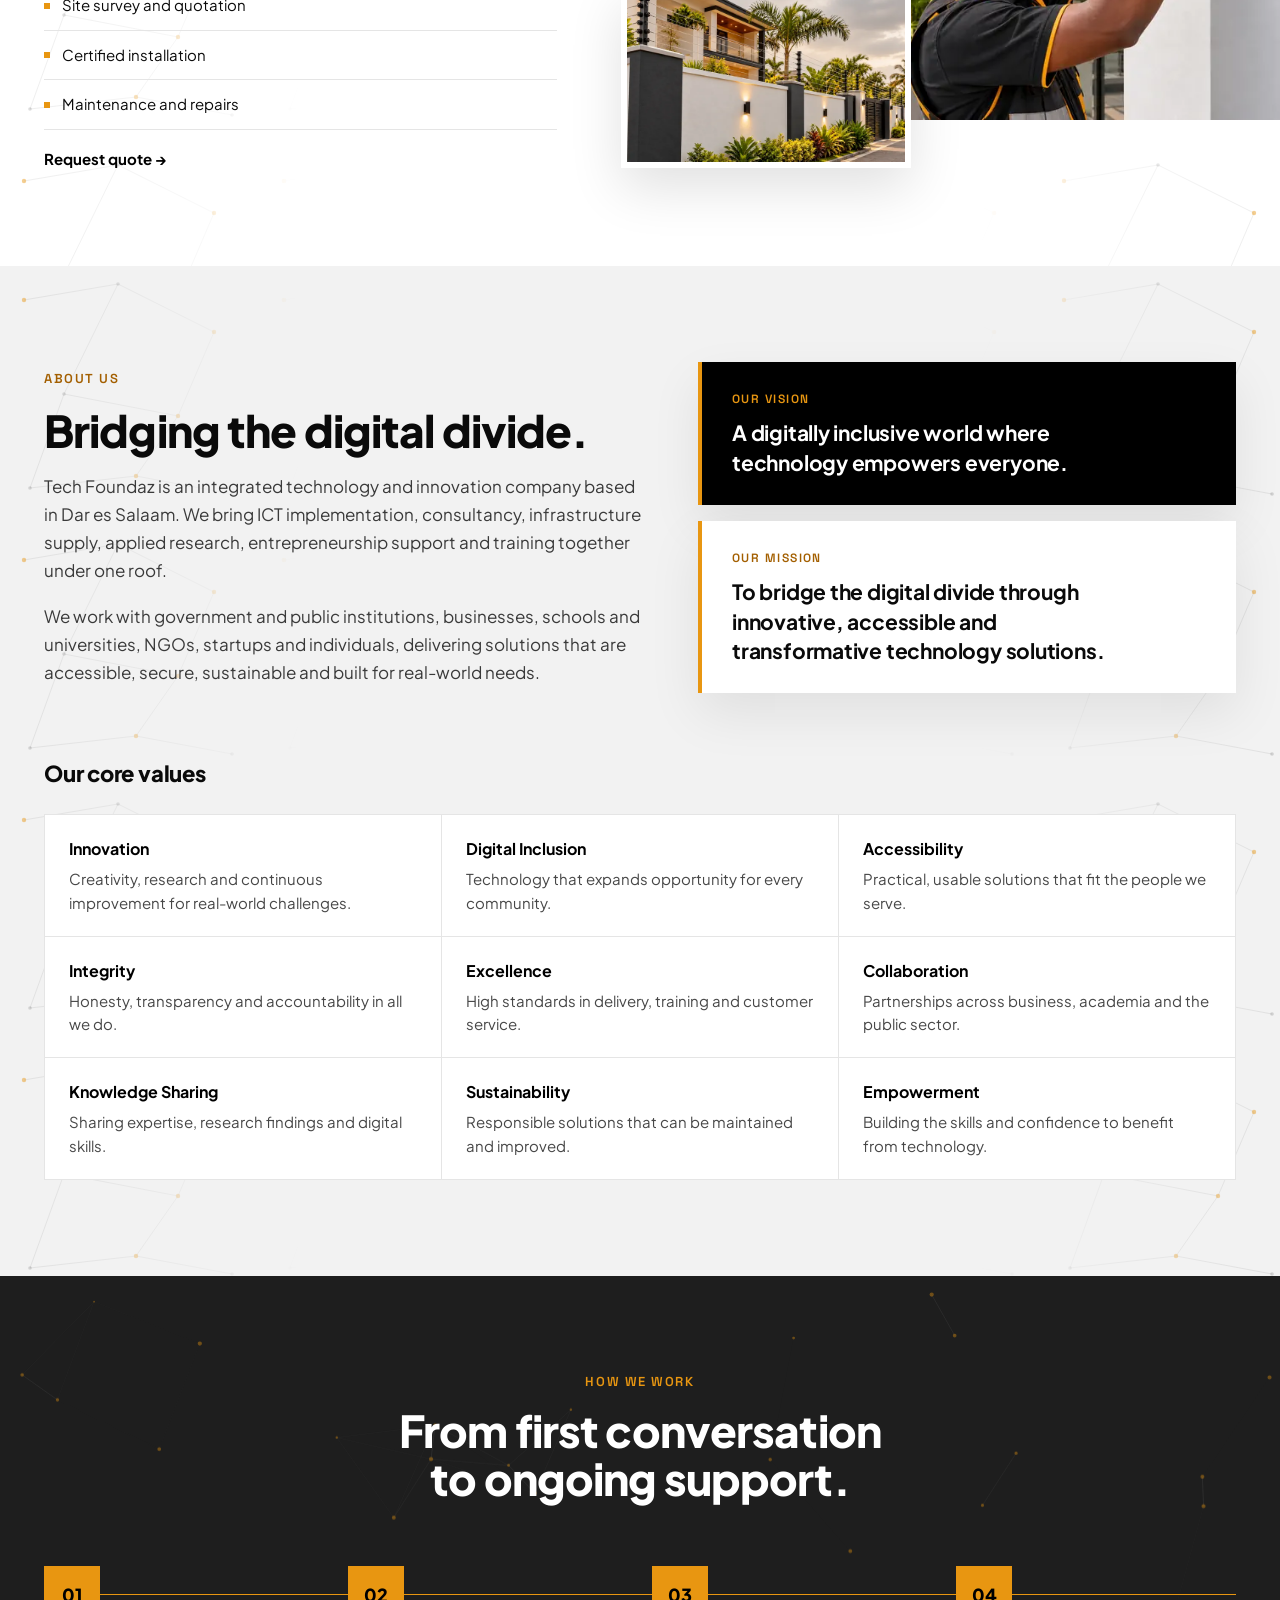
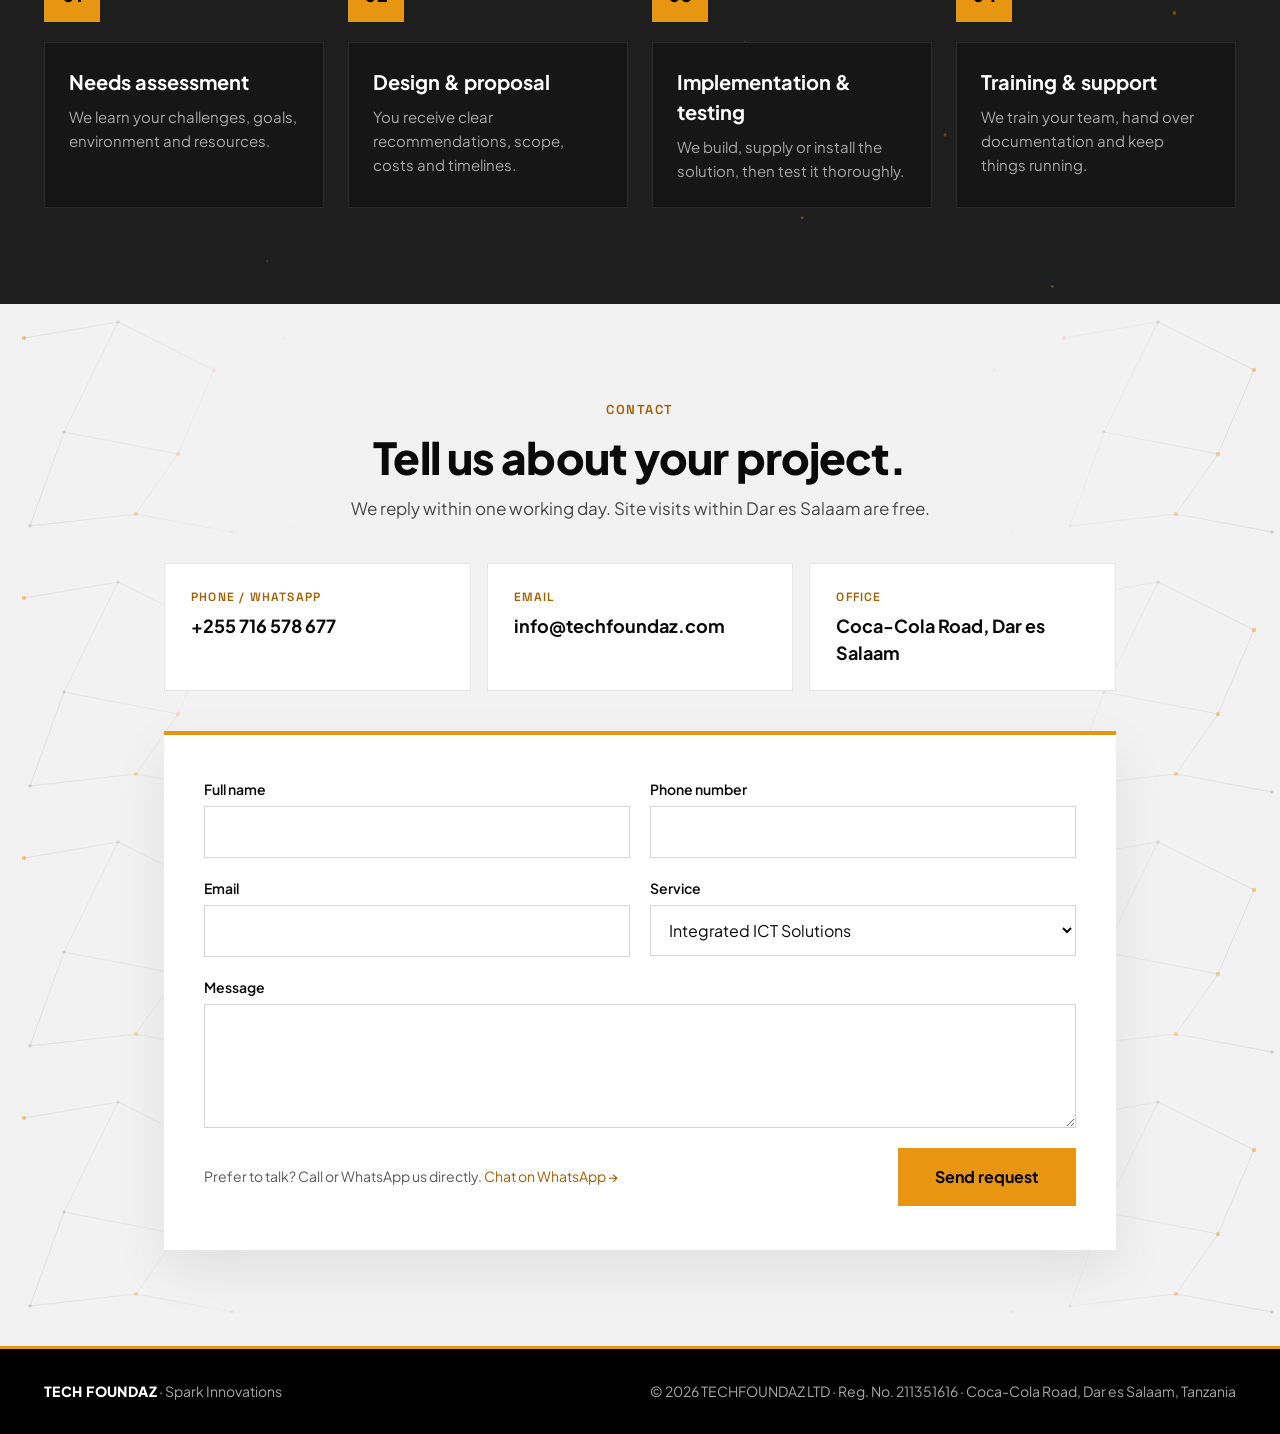
==== commit 4f8860d2: "Add robots.txt, sitemap and structured data for Google Co-Authored-By: Claude Opus 5.5 <noreply@anth" ====
--- a/index.html
+++ b/index.html
@@ -14,6 +14,47 @@
   <meta property="og:title" content="Tech Foundaz | Spark Innovations">
   <meta property="og:description" content="Bridging the digital divide through innovative, accessible and transformative technology solutions.">
   <meta property="og:image" content="https://www.techfoundaz.com/assets/images/website-development-1600.webp?v=2">
+
+  <!-- Tells Google the company name, contact details and opening hours -->
+  <script type="application/ld+json">
+  {
+    "@context": "https://schema.org",
+    "@graph": [
+      {
+        "@type": "WebSite",
+        "@id": "https://www.techfoundaz.com/#website",
+        "url": "https://www.techfoundaz.com/",
+        "name": "Tech Foundaz",
+        "alternateName": ["Techfoundaz", "TECHFOUNDAZ LTD"],
+        "inLanguage": ["en", "sw"]
+      },
+      {
+        "@type": "LocalBusiness",
+        "@id": "https://www.techfoundaz.com/#business",
+        "name": "Tech Foundaz",
+        "legalName": "TECHFOUNDAZ LTD",
+        "alternateName": "Techfoundaz",
+        "url": "https://www.techfoundaz.com/",
+        "logo": "https://www.techfoundaz.com/assets/images/logo-icon.png",
+        "image": "https://www.techfoundaz.com/assets/images/website-development-1600.webp",
+        "description": "Integrated ICT solutions, consultancy, equipment supply, research, business incubation and training, plus CCTV, networking and IT support in Dar es Salaam, Tanzania.",
+        "telephone": "+255716578677",
+        "email": "info@techfoundaz.com",
+        "address": {
+          "@type": "PostalAddress",
+          "streetAddress": "Coca-Cola Road",
+          "addressLocality": "Dar es Salaam",
+          "addressCountry": "TZ"
+        },
+        "areaServed": "Tanzania",
+        "openingHoursSpecification": [
+          { "@type": "OpeningHoursSpecification", "dayOfWeek": ["Monday", "Tuesday", "Wednesday", "Thursday", "Friday"], "opens": "08:00", "closes": "17:00" },
+          { "@type": "OpeningHoursSpecification", "dayOfWeek": "Saturday", "opens": "09:00", "closes": "13:00" }
+        ]
+      }
+    ]
+  }
+  </script>
 
   <link rel="icon" href="assets/images/favicon.png" type="image/png">
   <link rel="apple-touch-icon" href="assets/images/apple-touch-icon.png">
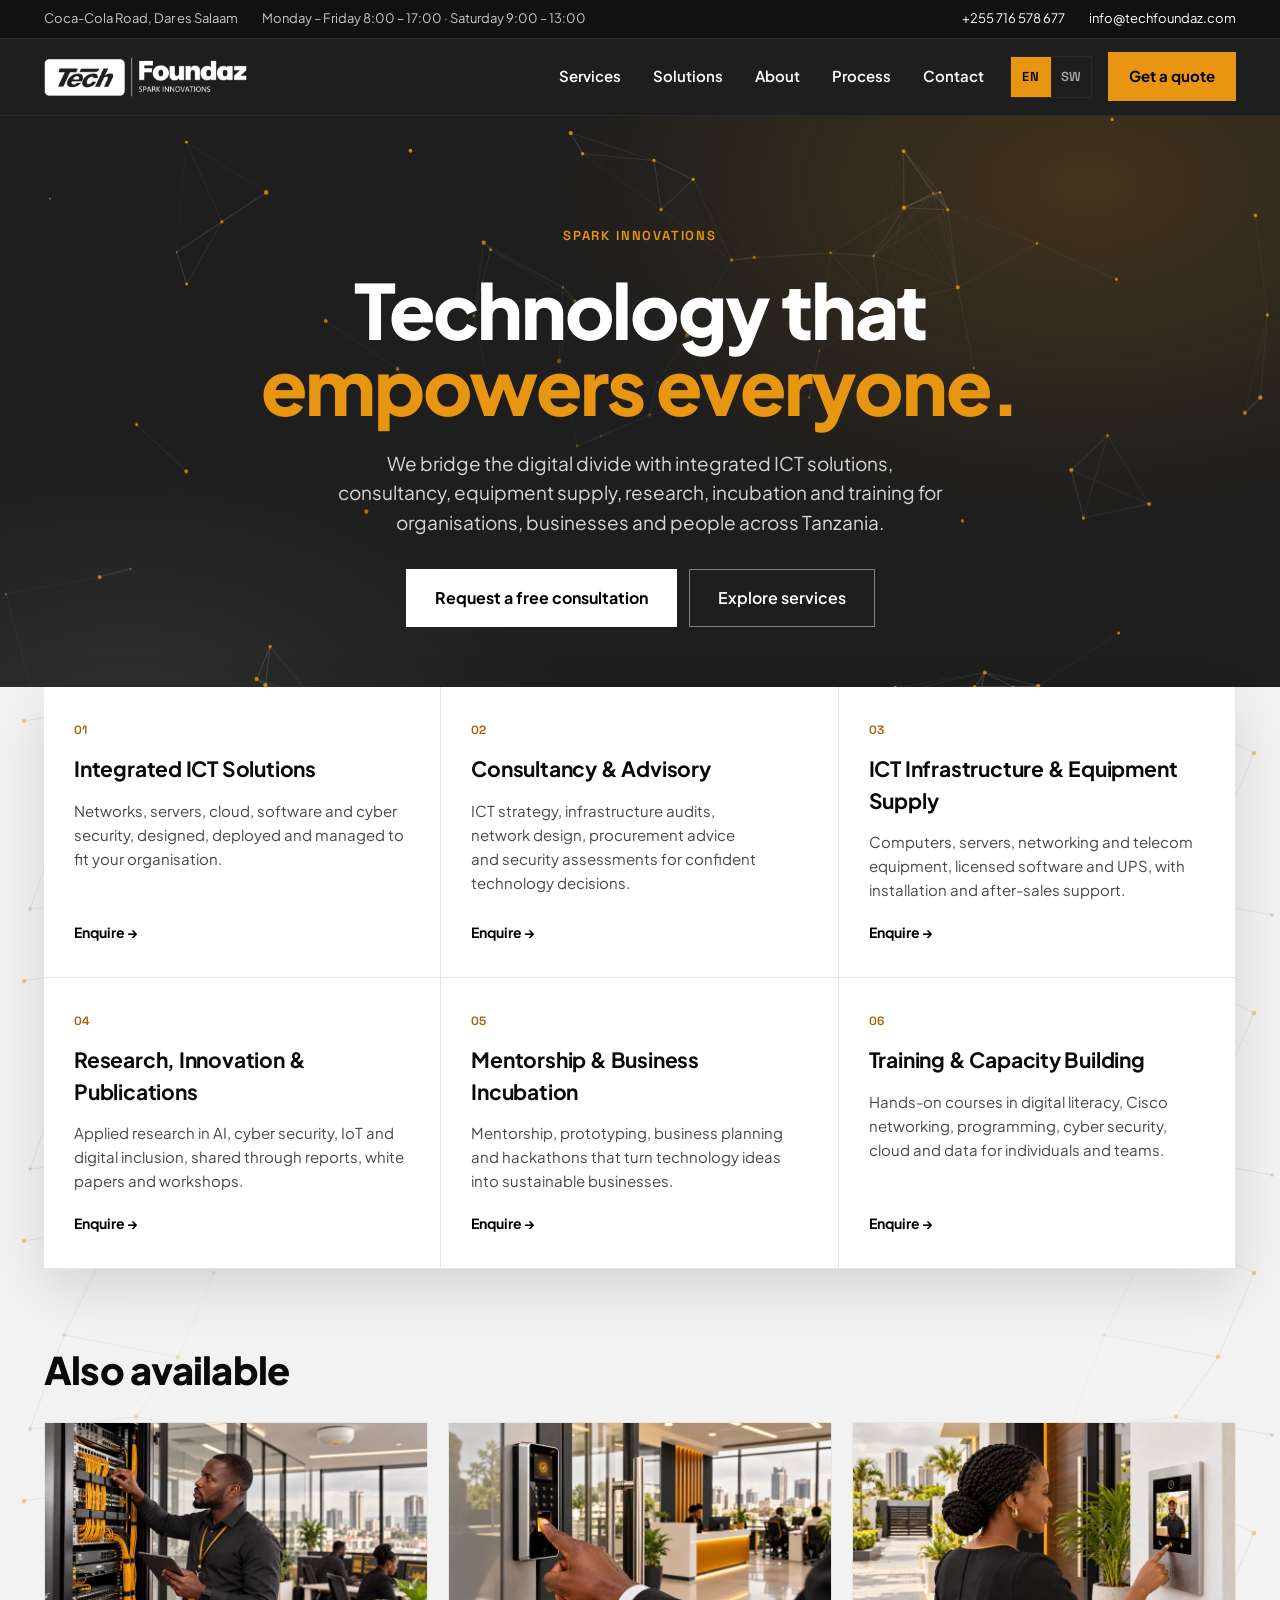
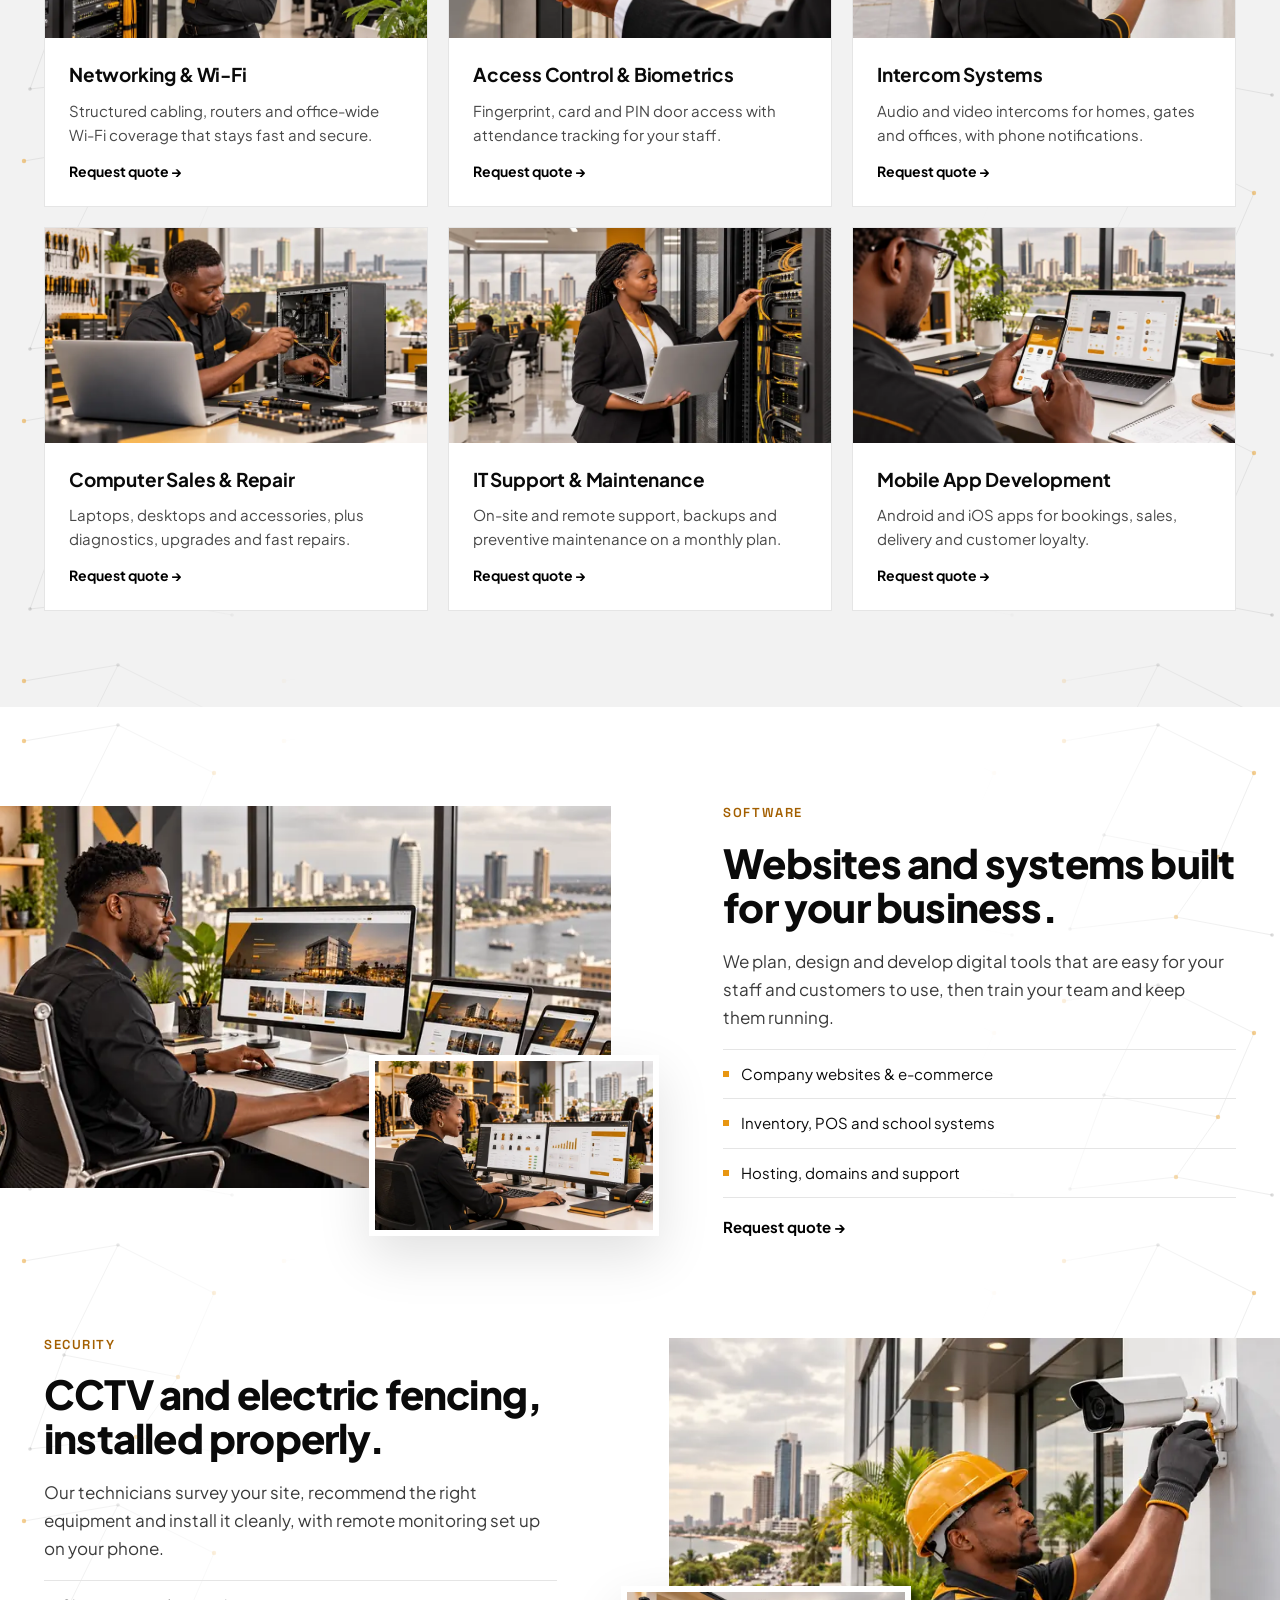
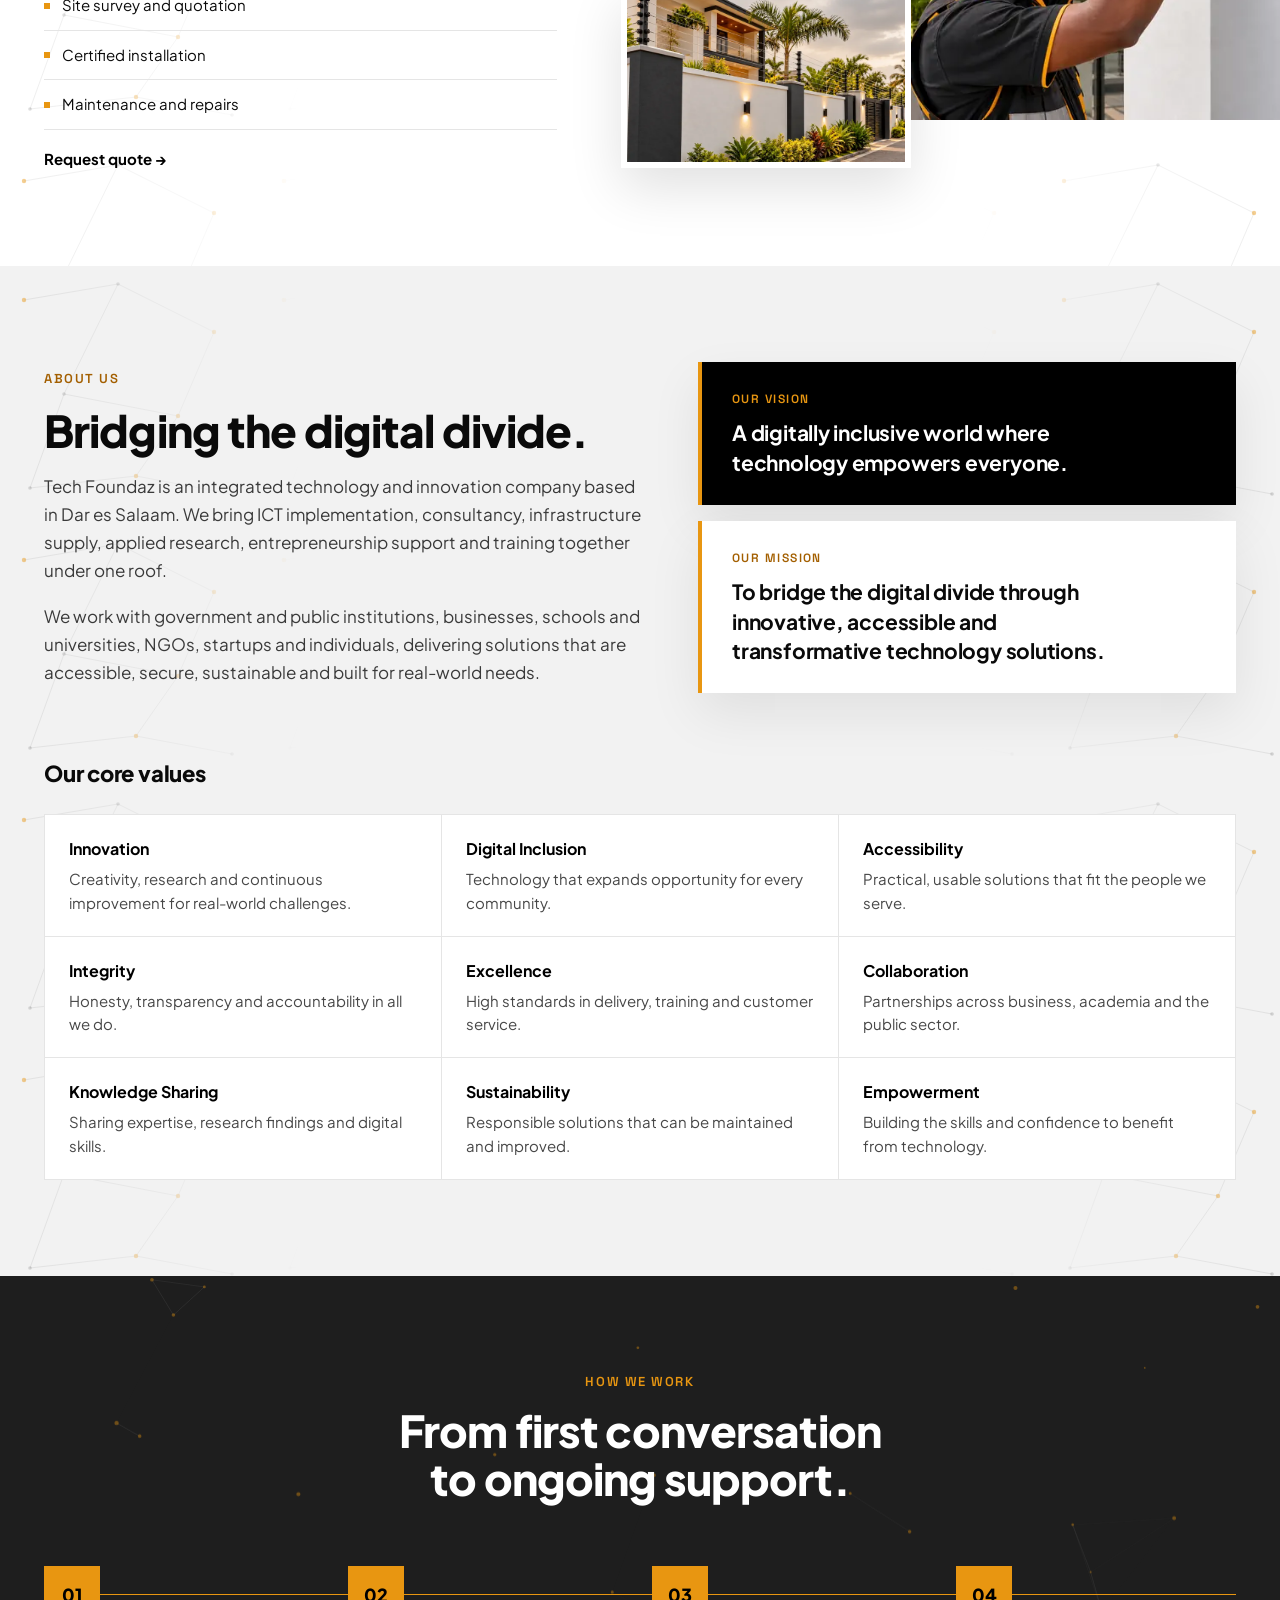
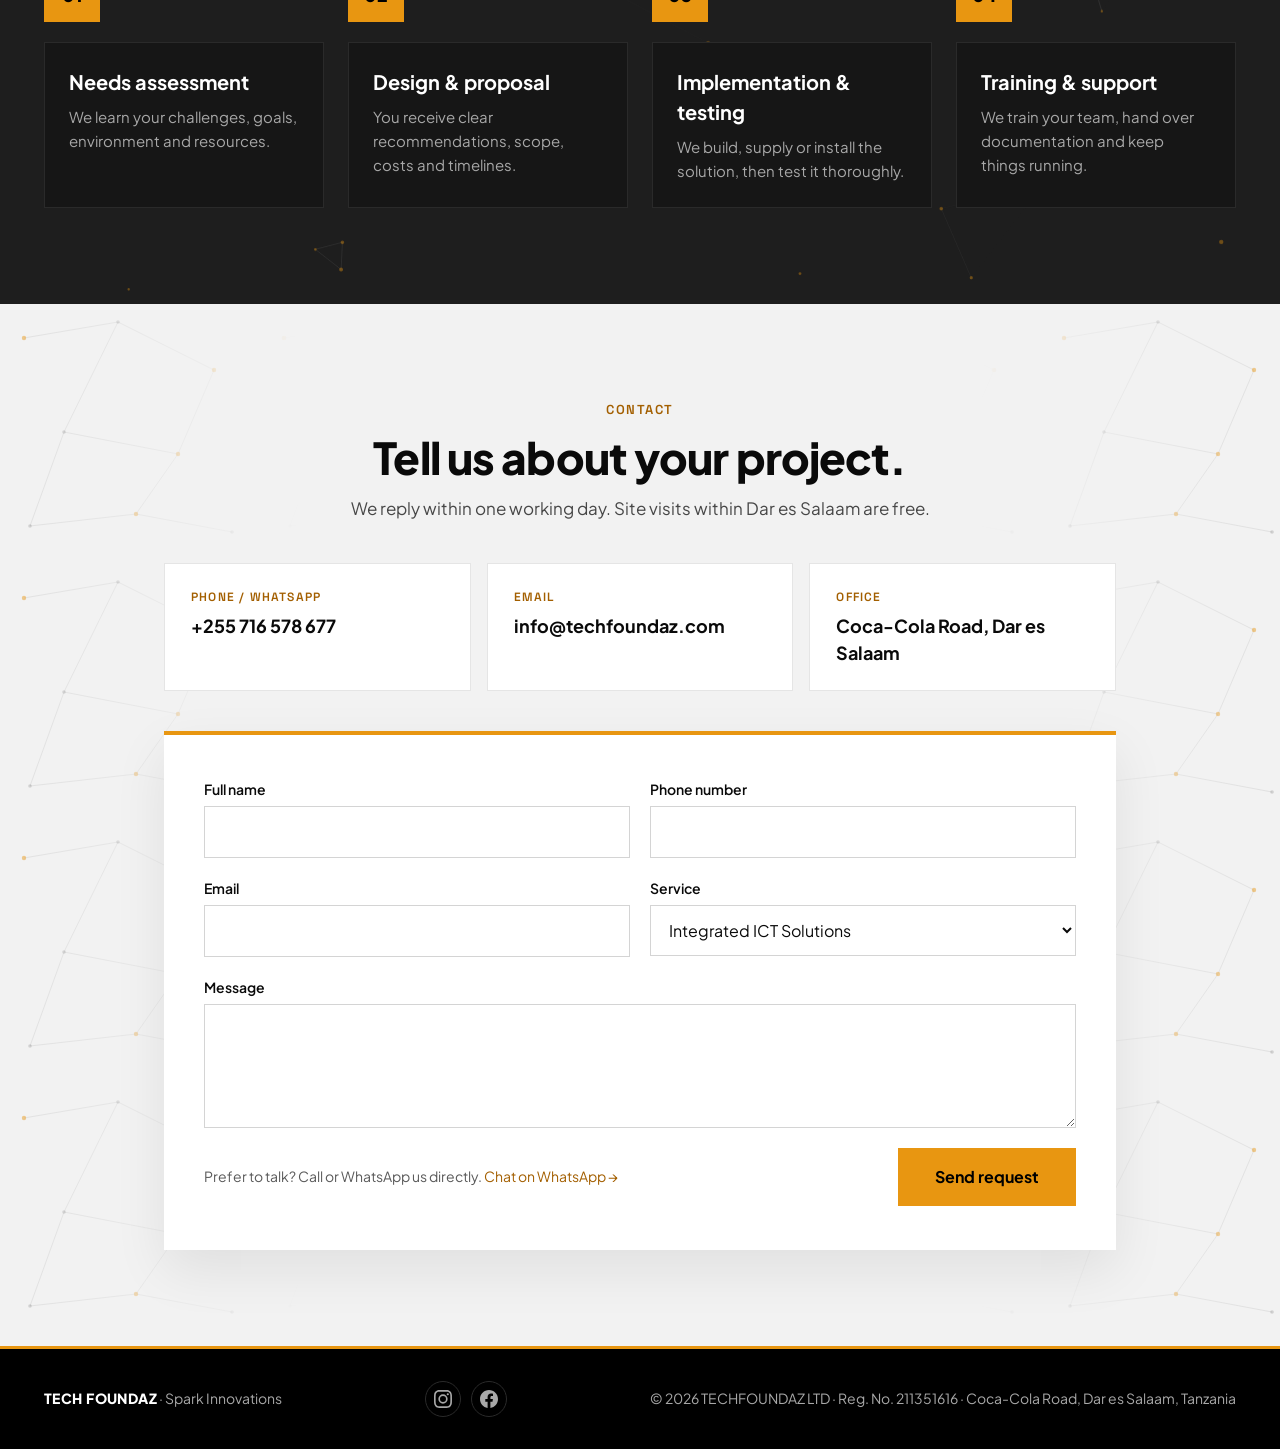
==== commit 1b010671: "Add Instagram and Facebook links to footer and structured data Co-Authored-By: Claude Opus 5.5 <nore" ====
--- a/index.html
+++ b/index.html
@@ -47,6 +47,10 @@
           "addressCountry": "TZ"
         },
         "areaServed": "Tanzania",
+        "sameAs": [
+          "https://www.instagram.com/techfoundaz/",
+          "https://www.facebook.com/p/TechFoundaz-Tz-61594718026647/"
+        ],
         "openingHoursSpecification": [
           { "@type": "OpeningHoursSpecification", "dayOfWeek": ["Monday", "Tuesday", "Wednesday", "Thursday", "Friday"], "opens": "08:00", "closes": "17:00" },
           { "@type": "OpeningHoursSpecification", "dayOfWeek": "Saturday", "opens": "09:00", "closes": "13:00" }
@@ -426,6 +430,14 @@
   <footer class="footer">
     <div class="container footer__inner">
       <span><strong>TECH FOUNDAZ</strong> · Spark Innovations</span>
+      <div class="footer__social">
+        <a href="https://www.instagram.com/techfoundaz/" target="_blank" rel="noopener" aria-label="Tech Foundaz on Instagram">
+          <svg viewBox="0 0 24 24" width="18" height="18" aria-hidden="true"><path fill="currentColor" d="M12 2.2c3.2 0 3.6 0 4.8.1 1.2.1 1.8.2 2.2.4.6.2 1 .5 1.4.9.4.4.7.8.9 1.4.2.4.4 1 .4 2.2.1 1.3.1 1.6.1 4.8s0 3.6-.1 4.8c-.1 1.2-.2 1.8-.4 2.2-.2.6-.5 1-.9 1.4-.4.4-.8.7-1.4.9-.4.2-1 .4-2.2.4-1.3.1-1.6.1-4.8.1s-3.6 0-4.8-.1c-1.2-.1-1.8-.2-2.2-.4-.6-.2-1-.5-1.4-.9-.4-.4-.7-.8-.9-1.4-.2-.4-.4-1-.4-2.2-.1-1.3-.1-1.6-.1-4.8s0-3.6.1-4.8c.1-1.2.2-1.8.4-2.2.2-.6.5-1 .9-1.4.4-.4.8-.7 1.4-.9.4-.2 1-.4 2.2-.4 1.2-.1 1.6-.1 4.8-.1M12 0C8.7 0 8.3 0 7.1.1 5.8.1 4.9.3 4.1.6c-.8.3-1.5.7-2.1 1.4C1.3 2.6.9 3.3.6 4.1.3 4.9.1 5.8.1 7.1 0 8.3 0 8.7 0 12s0 3.7.1 4.9c.1 1.3.3 2.2.6 2.9.3.8.7 1.5 1.4 2.1.7.7 1.3 1.1 2.1 1.4.8.3 1.6.5 2.9.6 1.2.1 1.6.1 4.9.1s3.7 0 4.9-.1c1.3-.1 2.2-.3 2.9-.6.8-.3 1.5-.7 2.1-1.4.7-.7 1.1-1.3 1.4-2.1.3-.8.5-1.6.6-2.9.1-1.2.1-1.6.1-4.9s0-3.7-.1-4.9c-.1-1.3-.3-2.2-.6-2.9-.3-.8-.7-1.5-1.4-2.1C21.4 1.3 20.7.9 19.9.6 19.1.3 18.2.1 16.9.1 15.7 0 15.3 0 12 0zm0 5.8a6.2 6.2 0 1 0 0 12.4 6.2 6.2 0 0 0 0-12.4zM12 16a4 4 0 1 1 0-8 4 4 0 0 1 0 8zm6.4-11.8a1.4 1.4 0 1 0 0 2.9 1.4 1.4 0 0 0 0-2.9z"/></svg>
+        </a>
+        <a href="https://www.facebook.com/p/TechFoundaz-Tz-61594718026647/" target="_blank" rel="noopener" aria-label="Tech Foundaz on Facebook">
+          <svg viewBox="0 0 24 24" width="18" height="18" aria-hidden="true"><path fill="currentColor" d="M24 12.07C24 5.4 18.63 0 12 0S0 5.4 0 12.07C0 18.1 4.39 23.1 10.13 24v-8.44H7.08v-3.49h3.05V9.41c0-3.02 1.79-4.69 4.53-4.69 1.31 0 2.68.23 2.68.23v2.97h-1.51c-1.49 0-1.96.93-1.96 1.89v2.26h3.33l-.53 3.49h-2.8V24C19.61 23.1 24 18.1 24 12.07z"/></svg>
+        </a>
+      </div>
       <span>© <span id="year">2026</span> TECHFOUNDAZ LTD · <span data-i18n="footer.reg">Reg. No.</span> 211351616 · Coca-Cola Road, Dar es Salaam, Tanzania</span>
     </div>
   </footer>
--- a/assets/css/styles.css
+++ b/assets/css/styles.css
@@ -578,9 +578,17 @@
 .footer { background: var(--black); color: var(--dark-text); border-top: 3px solid var(--orange); }
 .footer__inner {
   padding-top: 32px; padding-bottom: 32px;
-  display: flex; justify-content: space-between; gap: 16px; flex-wrap: wrap; font-size: 14px;
+  display: flex; justify-content: space-between; align-items: center; gap: 16px; flex-wrap: wrap; font-size: 14px;
 }
 .footer strong { color: var(--white); font-weight: 800; letter-spacing: 0.03em; }
+.footer__social { display: flex; gap: 10px; }
+.footer__social a {
+  display: inline-flex; align-items: center; justify-content: center;
+  width: 36px; height: 36px; border-radius: 50%;
+  border: 1px solid var(--dark-3); color: var(--dark-text);
+  transition: color 0.2s, border-color 0.2s;
+}
+.footer__social a:hover, .footer__social a:focus-visible { color: var(--orange); border-color: var(--orange); }
 
 /* Brand texture --------------------------------------------------------- */
 /* Faint network pattern on the light sections, shown only in the side margins
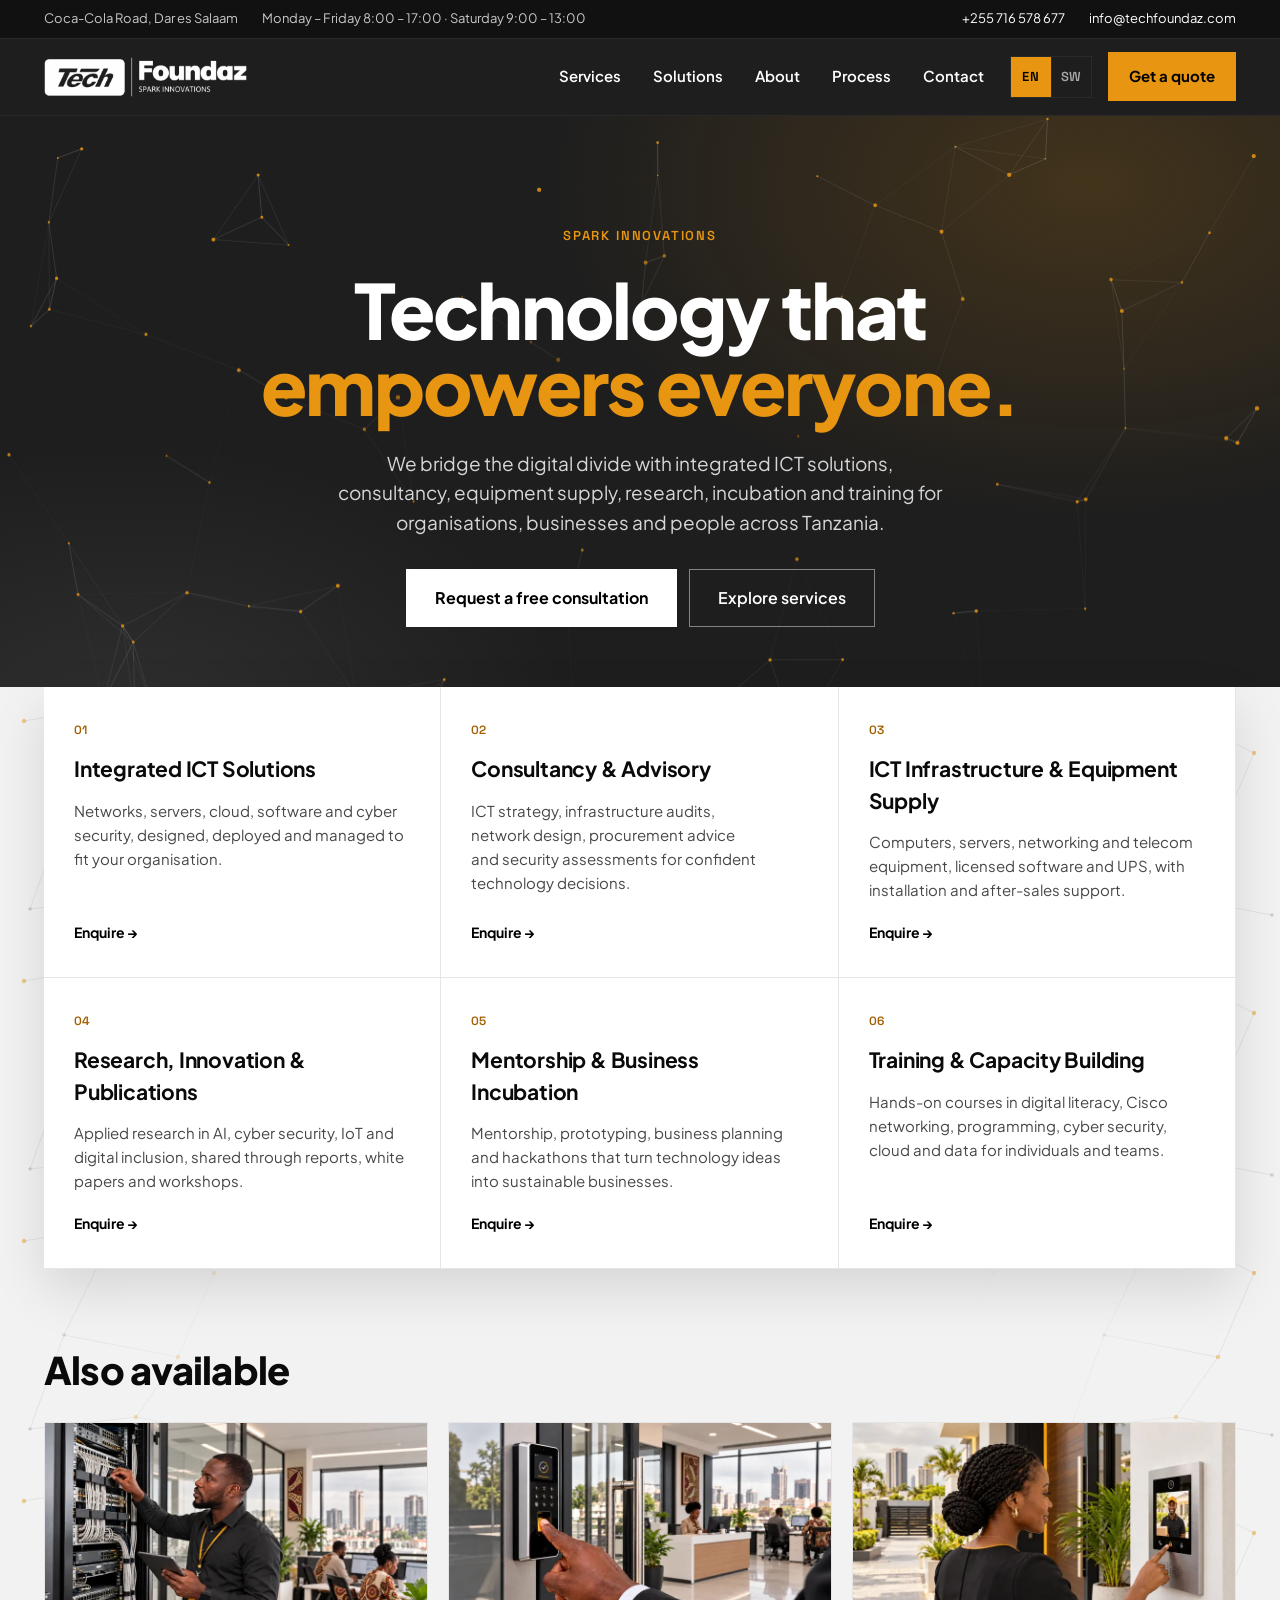
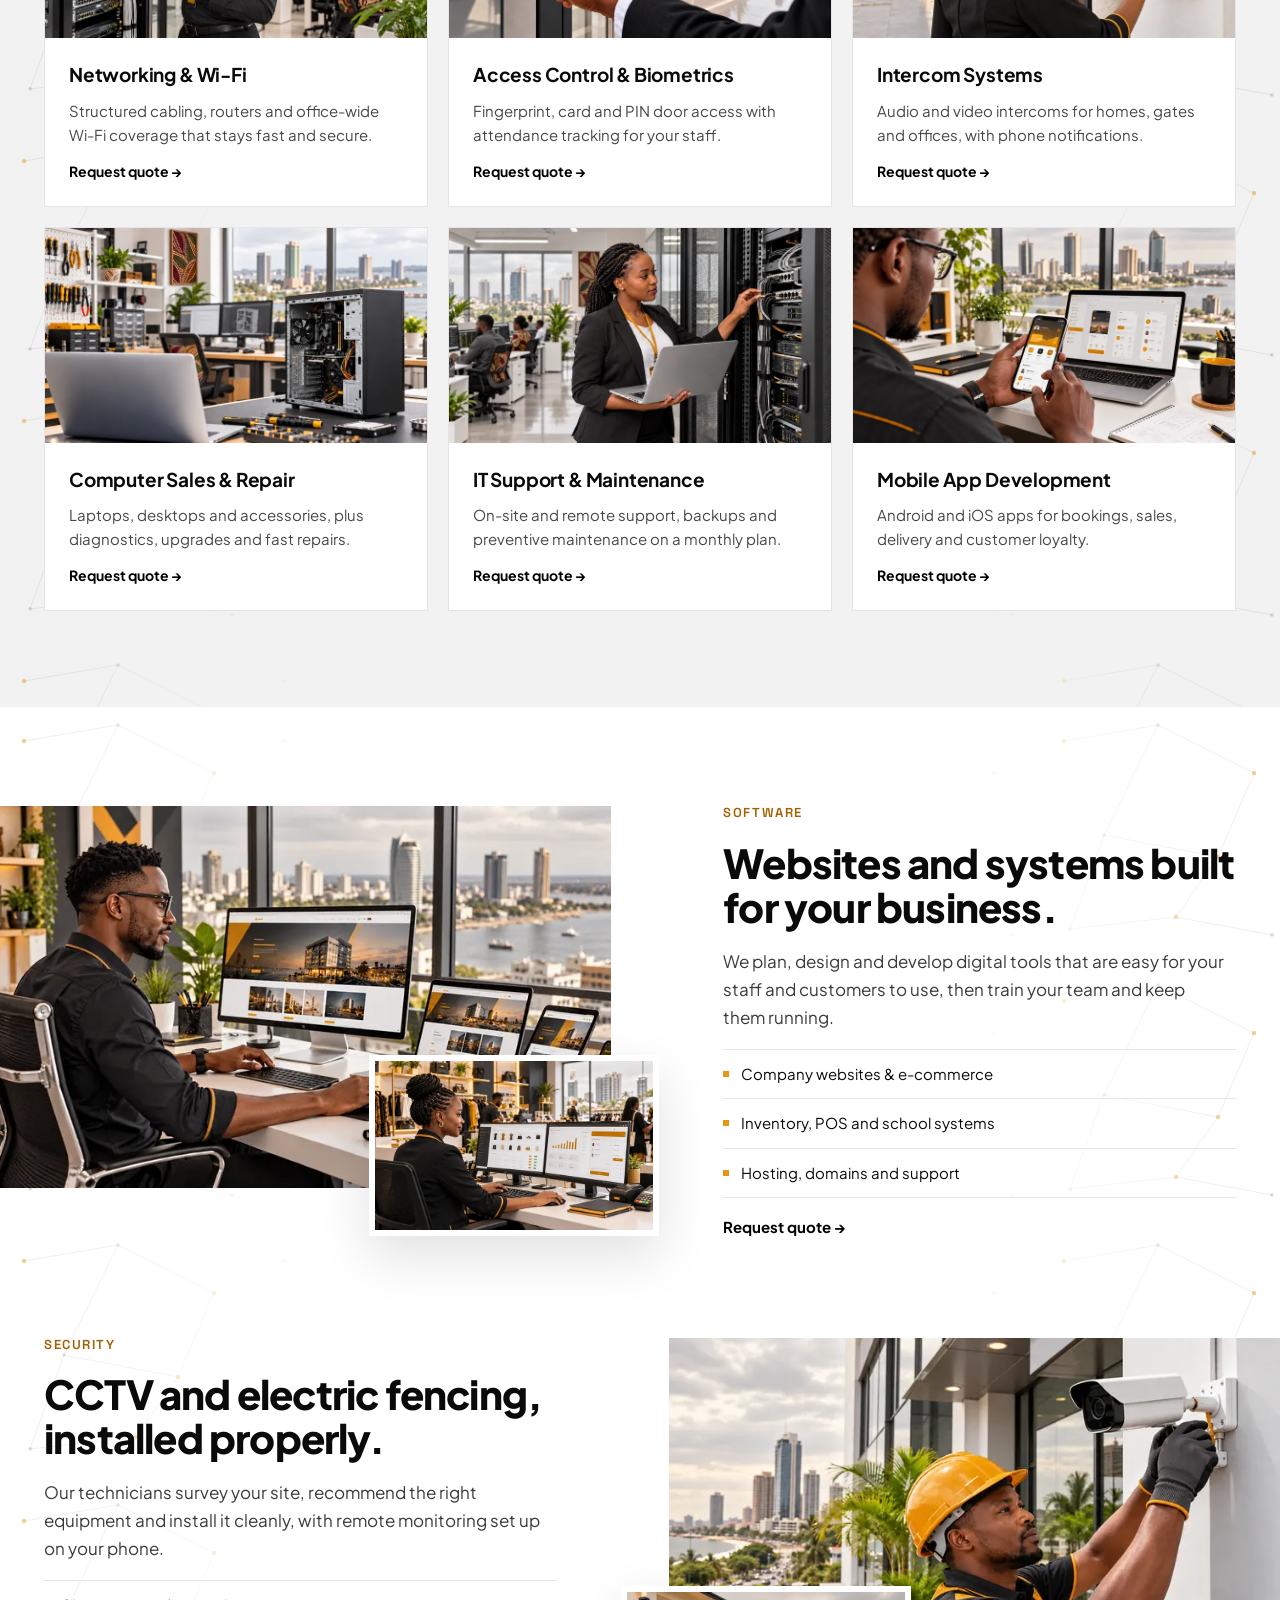
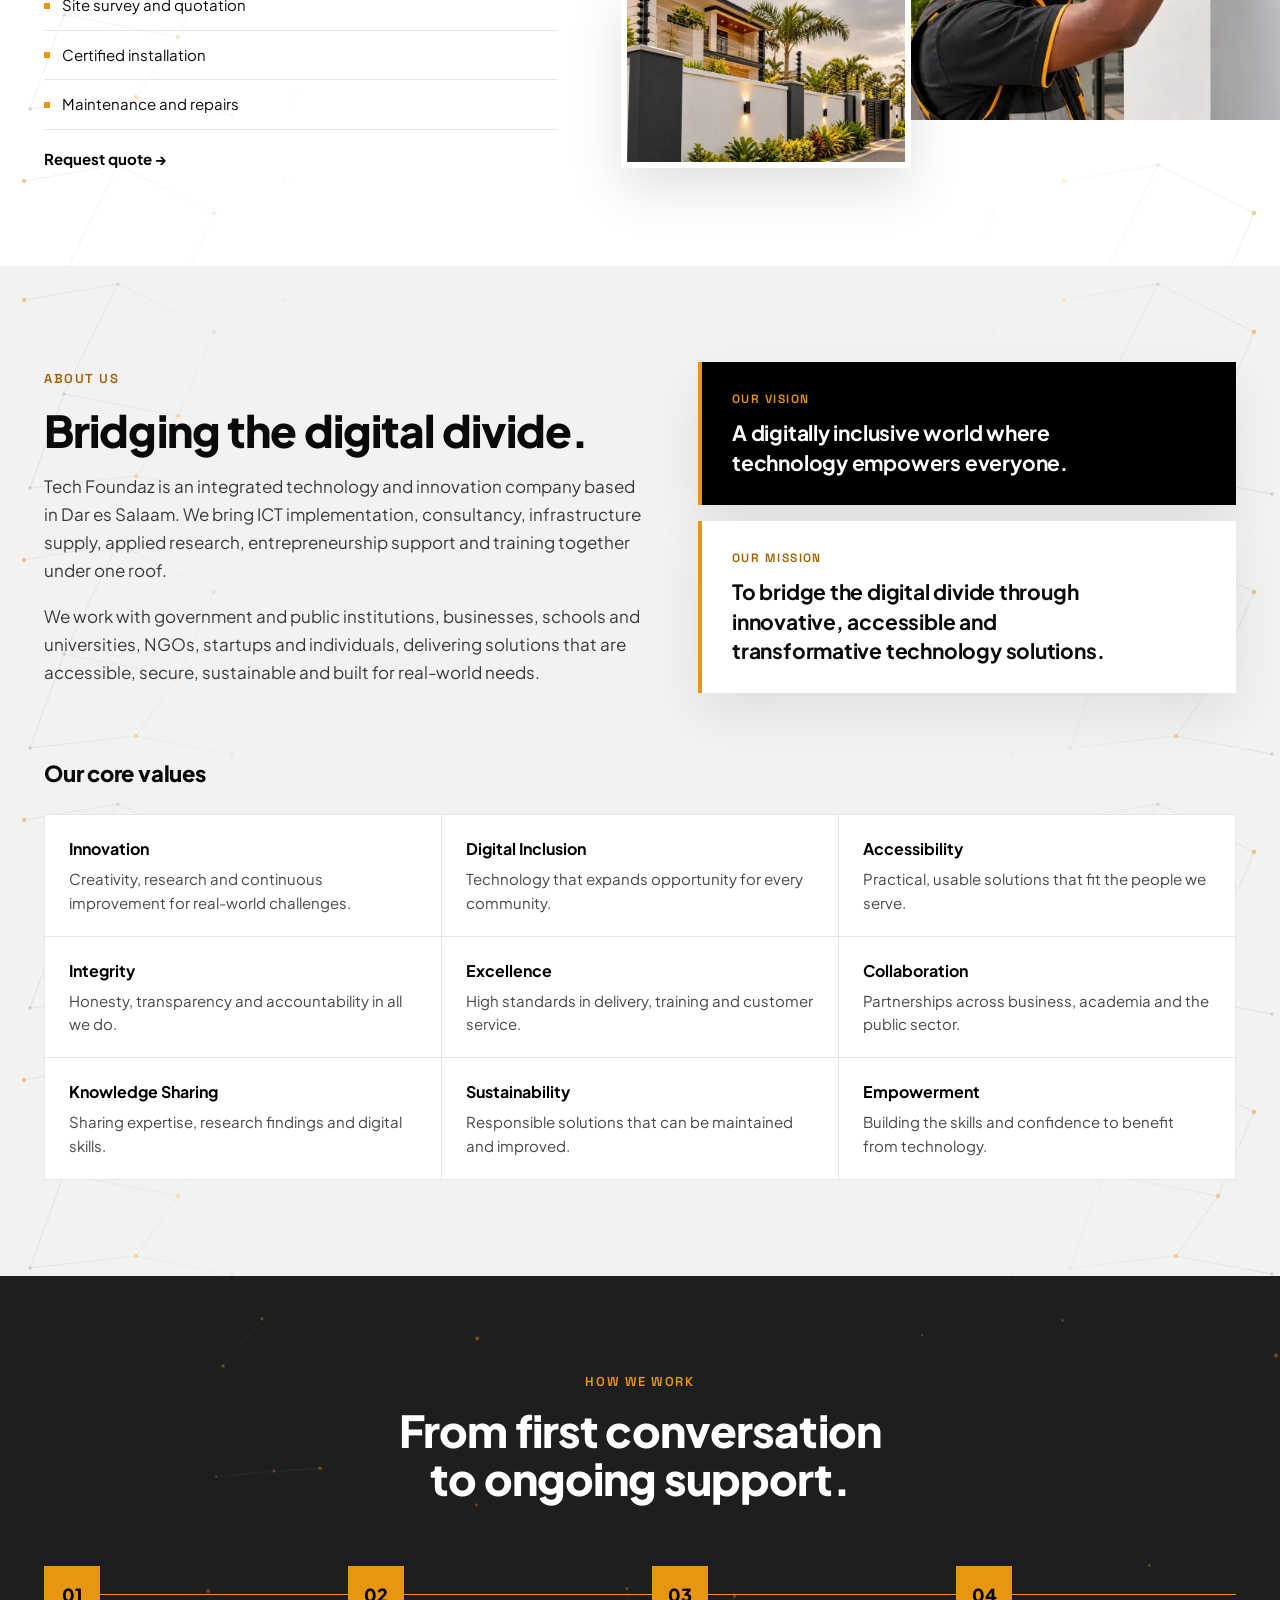
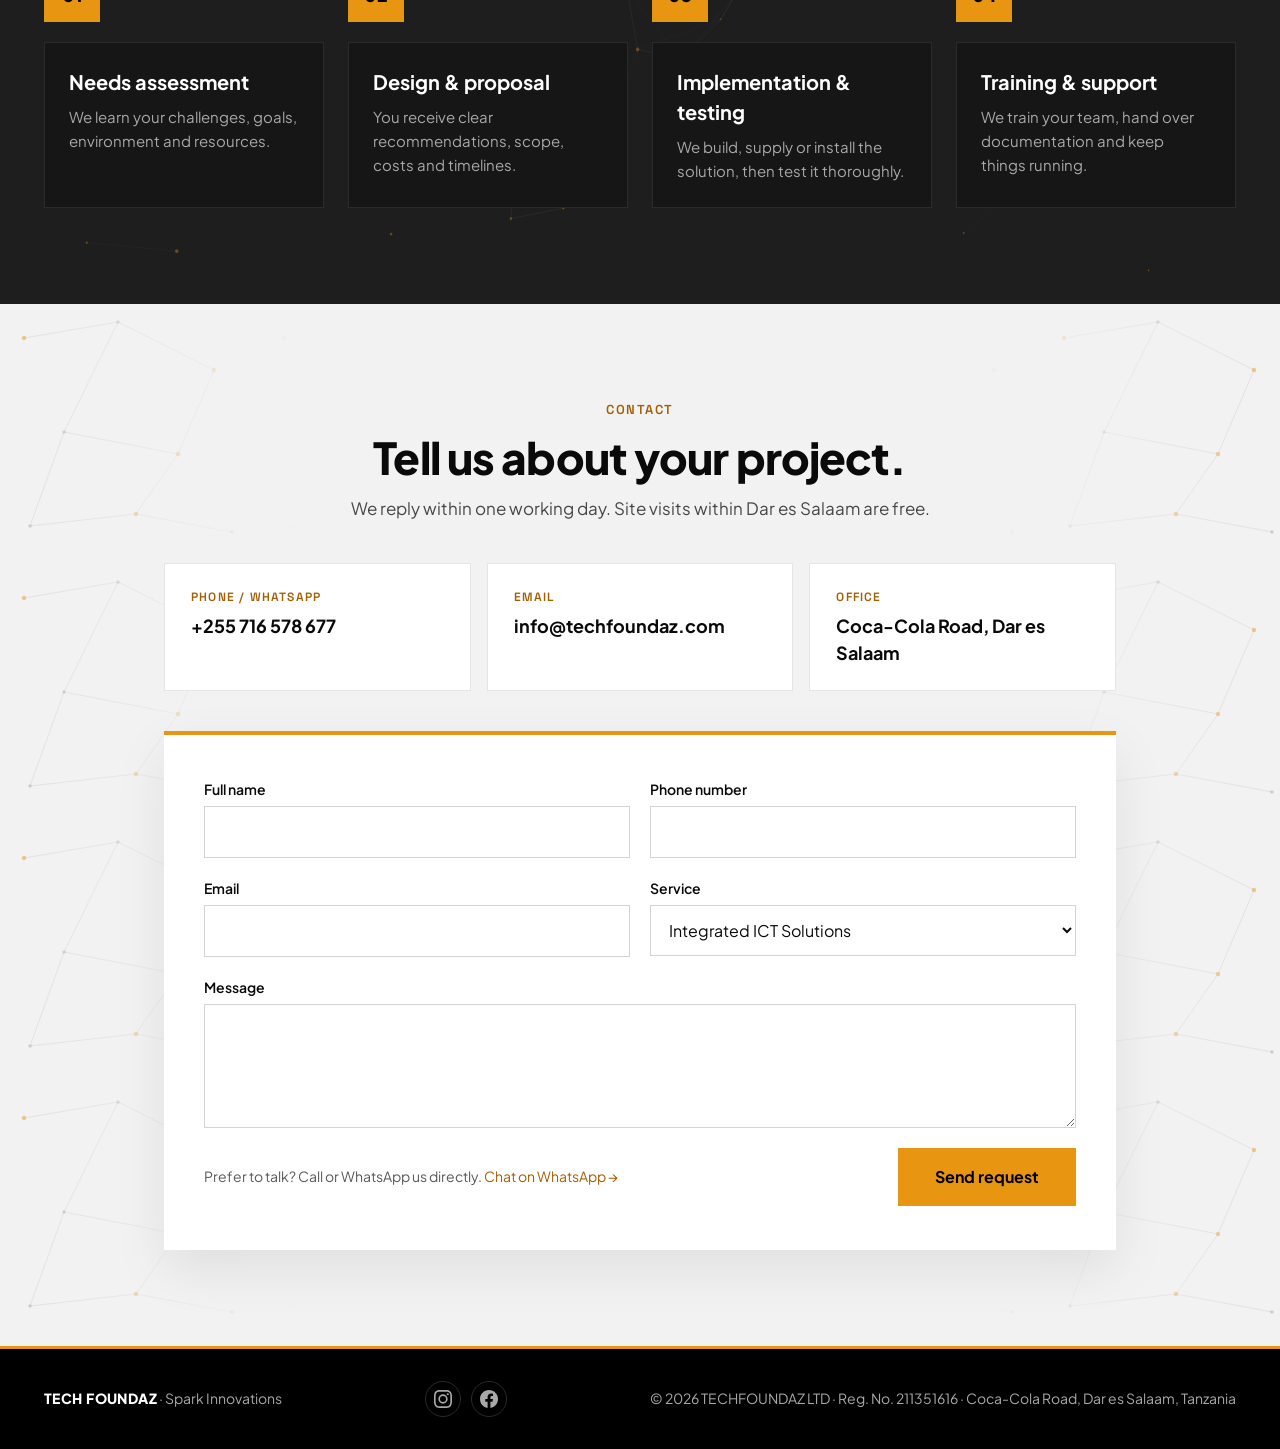
==== commit b9f590e1: "Use vitenge photos for four services, fix favicon for search results, add IndexNow key - Replace net" ====
--- a/index.html
+++ b/index.html
@@ -60,7 +60,8 @@
   }
   </script>
 
-  <link rel="icon" href="assets/images/favicon.png" type="image/png">
+  <link rel="icon" href="/favicon.ico" sizes="48x48">
+  <link rel="icon" href="/assets/images/favicon.png?v=2" type="image/png" sizes="192x192">
   <link rel="apple-touch-icon" href="assets/images/apple-touch-icon.png">
   <link rel="preconnect" href="https://fonts.googleapis.com">
   <link rel="preconnect" href="https://fonts.gstatic.com" crossorigin>
@@ -178,7 +179,7 @@
           <h2 class="section-title" data-reveal data-i18n="extras.title">Also available</h2>
           <div class="extras__grid" data-stagger>
             <article class="extra-card">
-              <img src="assets/images/networking-wifi-800.webp?v=2" srcset="assets/images/networking-wifi-800.webp?v=2 800w, assets/images/networking-wifi-1600.webp?v=2 1600w" sizes="(max-width: 700px) 100vw, 400px" width="800" height="450" loading="lazy" alt="Network engineer inspecting a server rack with neatly organised amber Ethernet cables">
+              <img src="assets/images/networking-wifi-800.webp?v=3" srcset="assets/images/networking-wifi-800.webp?v=3 800w, assets/images/networking-wifi-1600.webp?v=3 1600w" sizes="(max-width: 700px) 100vw, 400px" width="800" height="450" loading="lazy" alt="Network engineer inspecting a server rack with neatly organised Ethernet cables">
               <div class="extra-card__body">
                 <h3 data-i18n="svc.net">Networking &amp; Wi-Fi</h3>
                 <p data-i18n="svc.net.desc">Structured cabling, routers and office-wide Wi-Fi coverage that stays fast and secure.</p>
@@ -186,7 +187,7 @@
               </div>
             </article>
             <article class="extra-card">
-              <img src="assets/images/access-control-biometrics-800.webp?v=2" srcset="assets/images/access-control-biometrics-800.webp?v=2 800w, assets/images/access-control-biometrics-1600.webp?v=2 1600w" sizes="(max-width: 700px) 100vw, 400px" width="800" height="450" loading="lazy" alt="Hand using a fingerprint reader beside an office glass door">
+              <img src="assets/images/access-control-biometrics-800.webp?v=3" srcset="assets/images/access-control-biometrics-800.webp?v=3 800w, assets/images/access-control-biometrics-1600.webp?v=3 1600w" sizes="(max-width: 700px) 100vw, 400px" width="800" height="450" loading="lazy" alt="Hand using a fingerprint reader beside an office glass door">
               <div class="extra-card__body">
                 <h3 data-i18n="svc.access">Access Control &amp; Biometrics</h3>
                 <p data-i18n="svc.access.desc">Fingerprint, card and PIN door access with attendance tracking for your staff.</p>
@@ -202,7 +203,7 @@
               </div>
             </article>
             <article class="extra-card">
-              <img src="assets/images/computer-sales-repair-800.webp?v=2" srcset="assets/images/computer-sales-repair-800.webp?v=2 800w, assets/images/computer-sales-repair-1600.webp?v=2 1600w" sizes="(max-width: 700px) 100vw, 400px" width="800" height="450" loading="lazy" alt="Technician servicing an open desktop computer at a repair workbench">
+              <img src="assets/images/computer-sales-repair-800.webp?v=3" srcset="assets/images/computer-sales-repair-800.webp?v=3 800w, assets/images/computer-sales-repair-1600.webp?v=3 1600w" sizes="(max-width: 700px) 100vw, 400px" width="800" height="450" loading="lazy" alt="Open desktop computer on a repair workbench with tools and a laptop">
               <div class="extra-card__body">
                 <h3 data-i18n="svc.repair">Computer Sales &amp; Repair</h3>
                 <p data-i18n="svc.repair.desc">Laptops, desktops and accessories, plus diagnostics, upgrades and fast repairs.</p>
@@ -210,7 +211,7 @@
               </div>
             </article>
             <article class="extra-card">
-              <img src="assets/images/it-support-maintenance-800.webp?v=2" srcset="assets/images/it-support-maintenance-800.webp?v=2 800w, assets/images/it-support-maintenance-1600.webp?v=2 1600w" sizes="(max-width: 700px) 100vw, 400px" width="800" height="450" loading="lazy" alt="IT professional with a laptop inspecting a server cabinet">
+              <img src="assets/images/it-support-maintenance-800.webp?v=3" srcset="assets/images/it-support-maintenance-800.webp?v=3 800w, assets/images/it-support-maintenance-1600.webp?v=3 1600w" sizes="(max-width: 700px) 100vw, 400px" width="800" height="450" loading="lazy" alt="IT professional with a laptop inspecting a server cabinet">
               <div class="extra-card__body">
                 <h3 data-i18n="svc.support">IT Support &amp; Maintenance</h3>
                 <p data-i18n="svc.support.desc">On-site and remote support, backups and preventive maintenance on a monthly plan.</p>
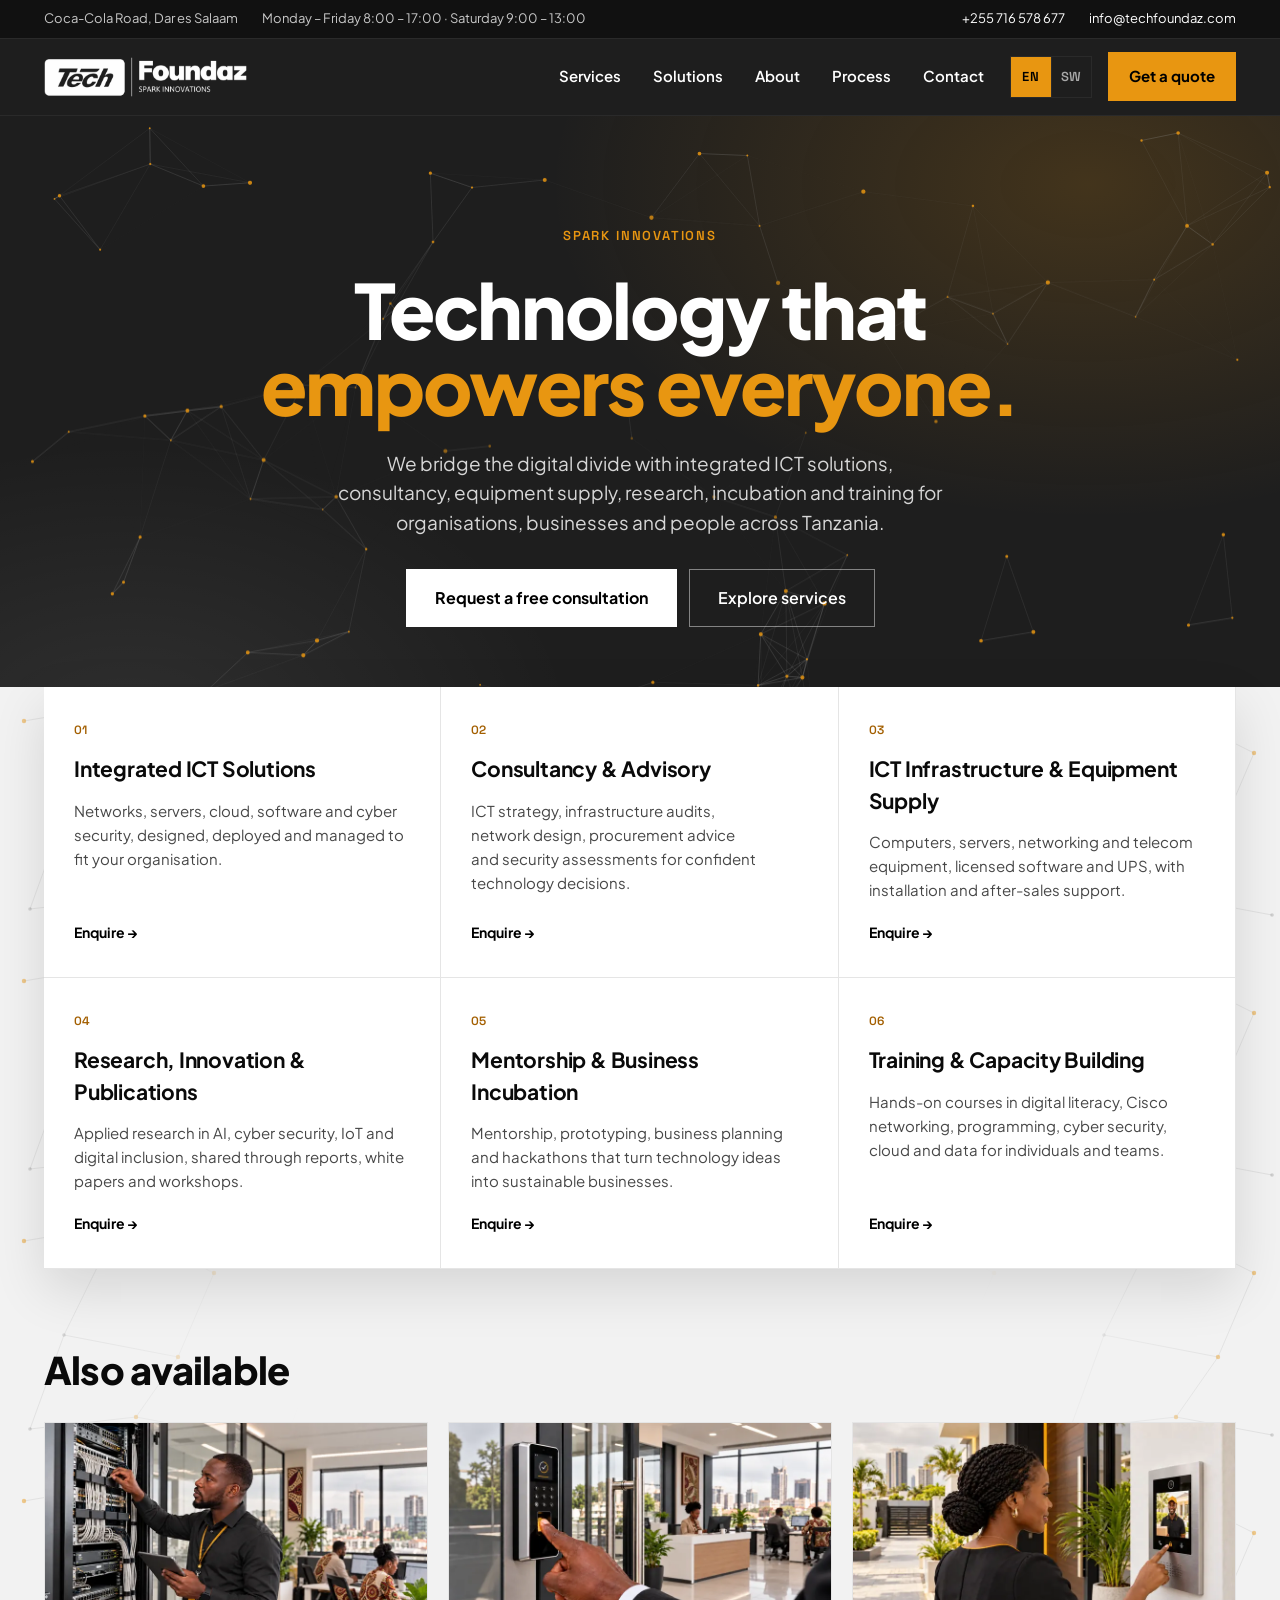
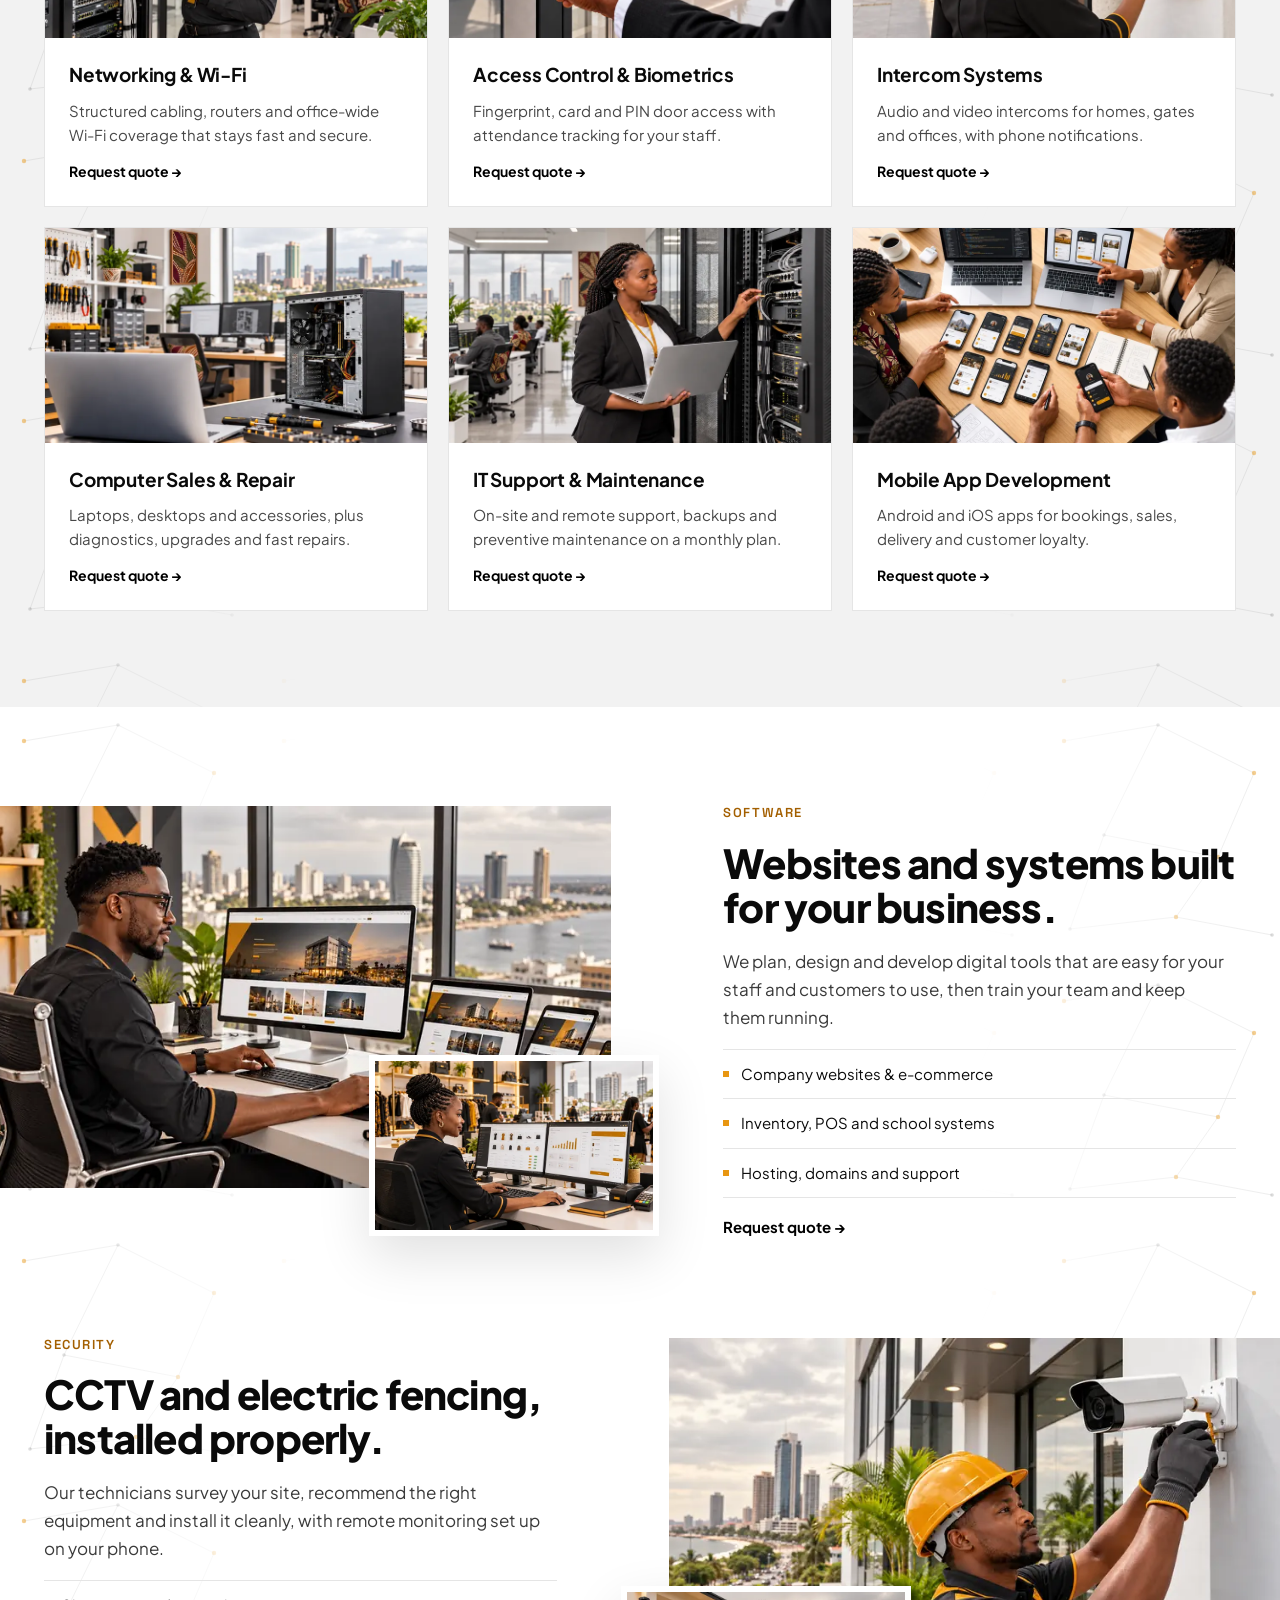
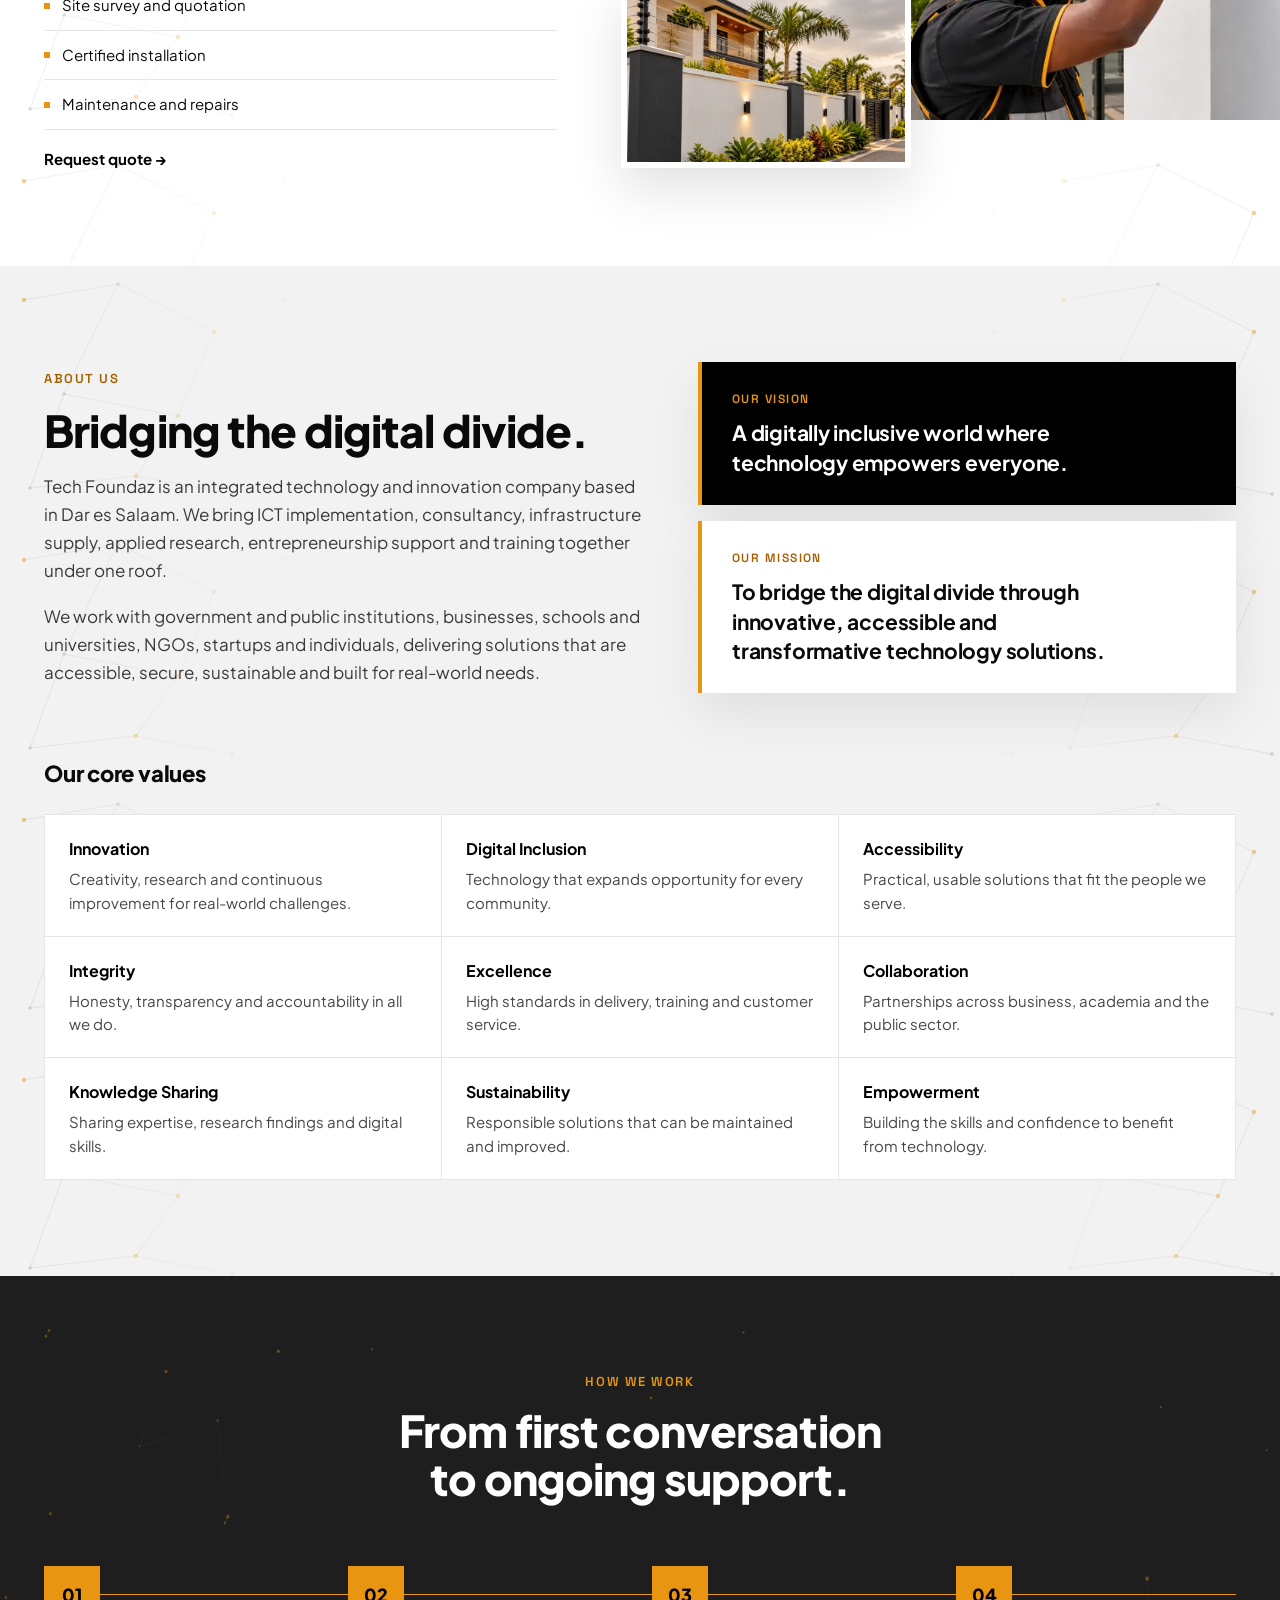
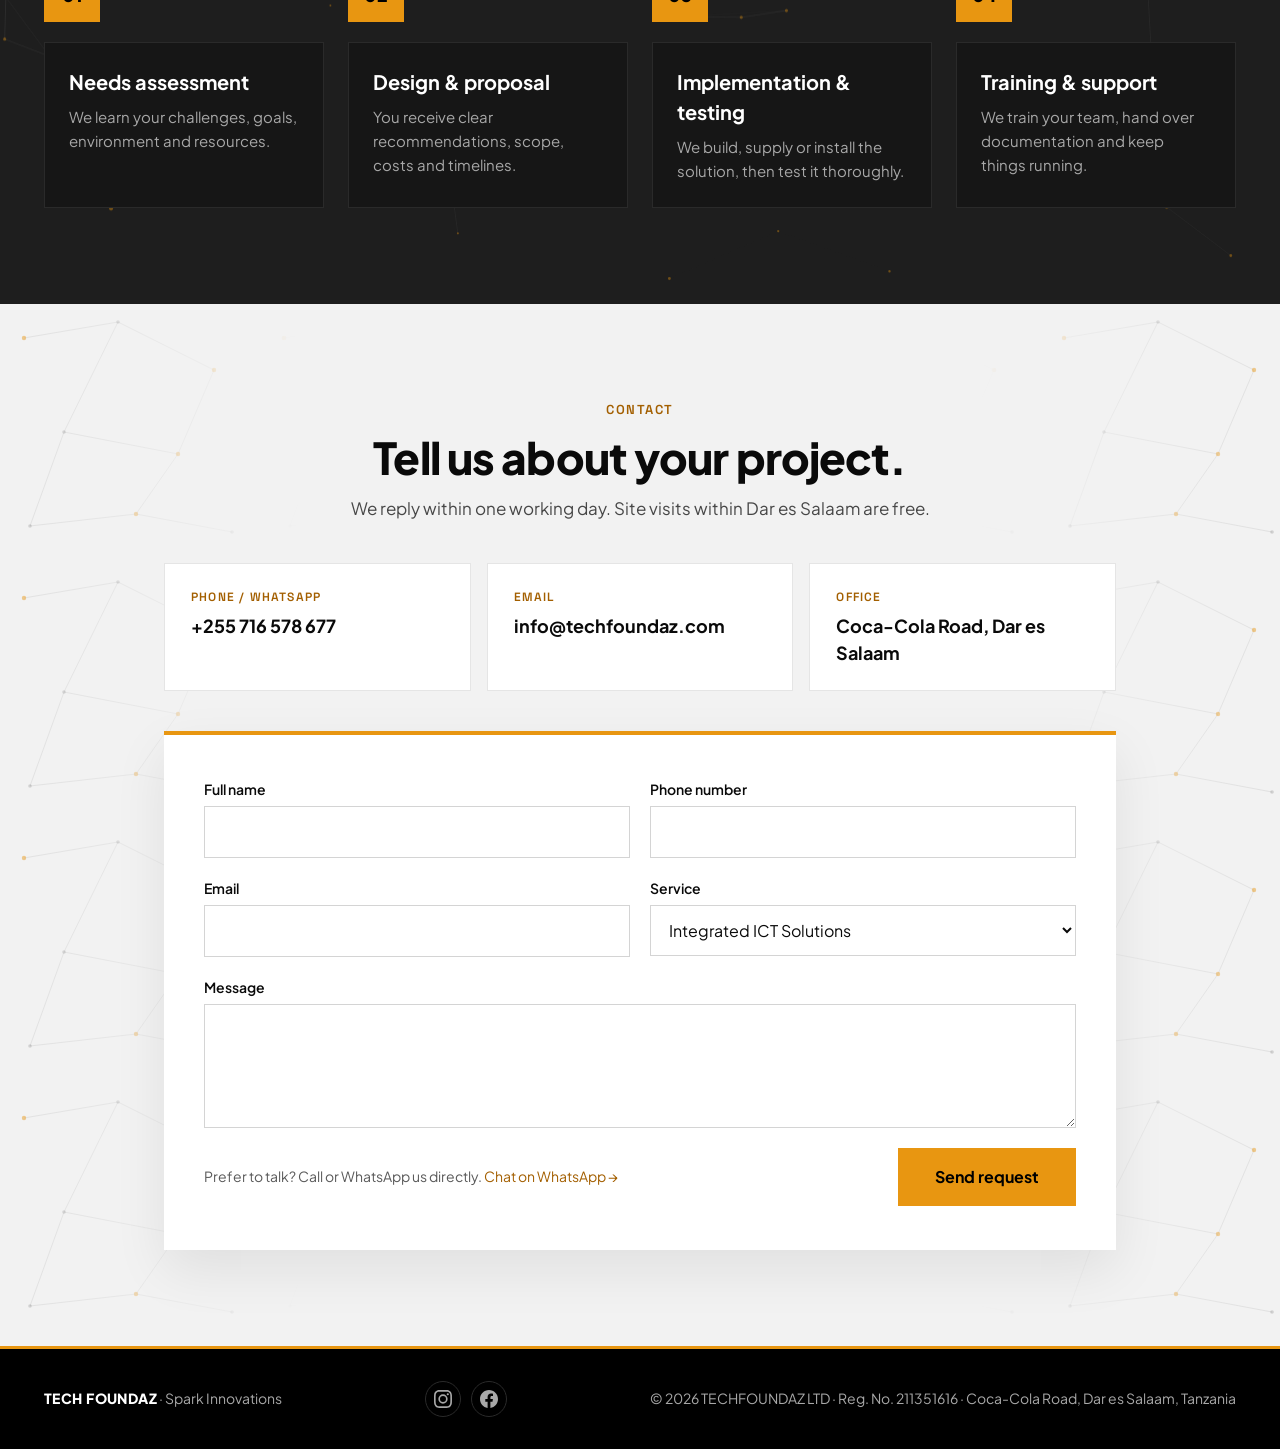
==== commit 51889db0: "Replace Mobile App Development card photo with team app-design image Co-Authored-By: Claude Opus 5.5" ====
--- a/index.html
+++ b/index.html
@@ -219,7 +219,7 @@
               </div>
             </article>
             <article class="extra-card">
-              <img src="assets/images/mobile-app-development-800.webp?v=2" srcset="assets/images/mobile-app-development-800.webp?v=2 800w, assets/images/mobile-app-development-1600.webp?v=2 1600w" sizes="(max-width: 700px) 100vw, 400px" width="800" height="450" loading="lazy" alt="Developer holding a smartphone showing a business app, with app designs on a laptop behind">
+              <img src="assets/images/mobile-app-development-800.webp?v=3" srcset="assets/images/mobile-app-development-800.webp?v=3 800w, assets/images/mobile-app-development-1600.webp?v=3 1600w" sizes="(max-width: 700px) 100vw, 400px" width="800" height="450" loading="lazy" alt="Team of developers reviewing mobile app designs on smartphones and laptops around a table">
               <div class="extra-card__body">
                 <h3 data-i18n="svc.mobile">Mobile App Development</h3>
                 <p data-i18n="svc.mobile.desc">Android and iOS apps for bookings, sales, delivery and customer loyalty.</p>
